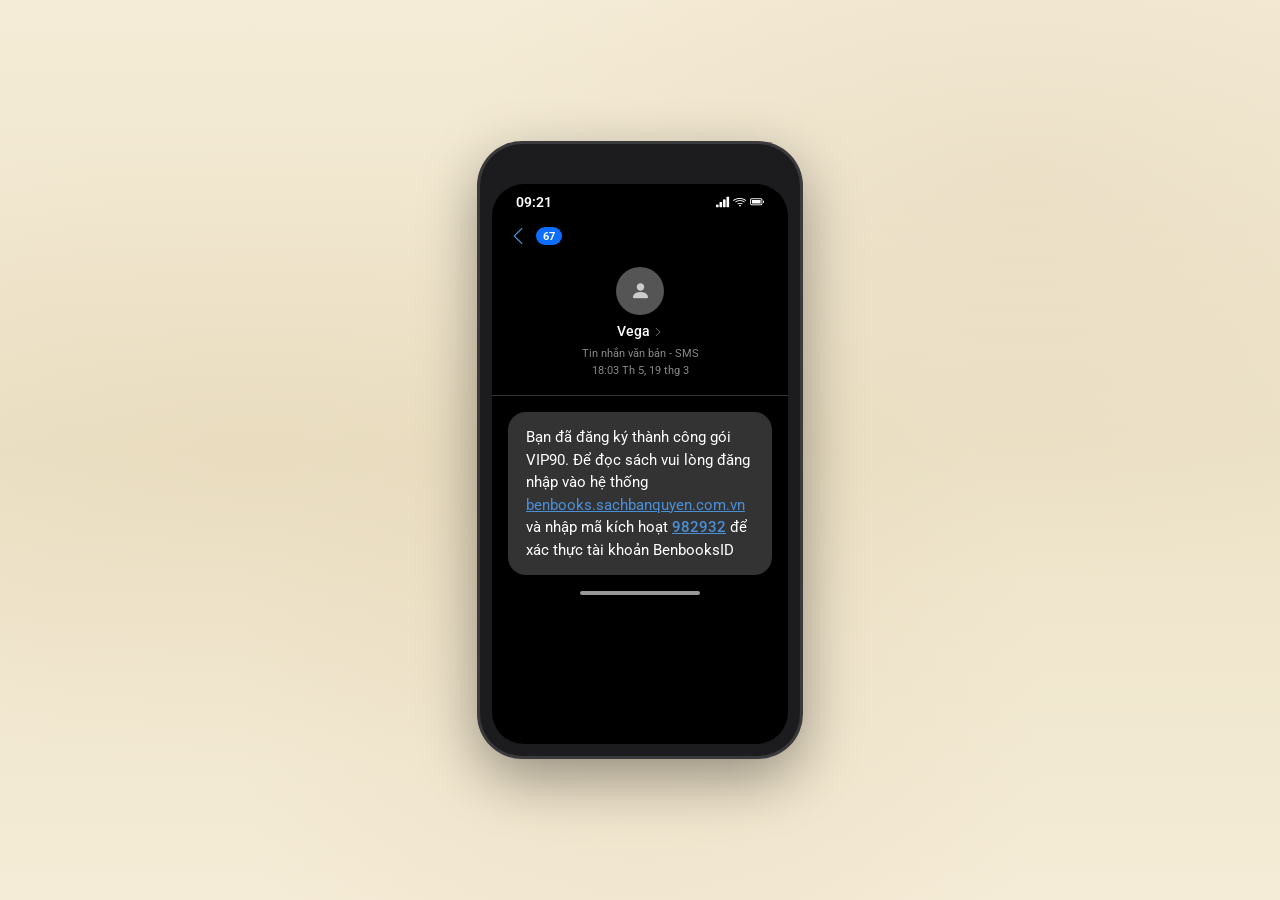
==== index.html @ b6b6c6ca "Khởi tạo dự án BenBooks SPA (6 screens + assets)" ====
<!DOCTYPE html>
<html lang="vi">
<head>
  <meta charset="UTF-8" />
  <meta name="viewport" content="width=device-width, initial-scale=1.0" />
  <title>BenBooks – Trang Đọc Sách VIP Cá Nhân</title>
  <meta name="description" content="Nền tảng đọc sách bản quyền dành cho hội viên VIP. Khám phá hàng nghìn đầu sách Ebook và Audiobook chất lượng cao." />
  <!-- Bootstrap 5 -->
  <link href="https://cdn.jsdelivr.net/npm/bootstrap@5.3.3/dist/css/bootstrap.min.css" rel="stylesheet" />
  <!-- Google Fonts: Roboto + Playfair Display -->
  <link rel="preconnect" href="https://fonts.googleapis.com" />
  <link rel="preconnect" href="https://fonts.gstatic.com" crossorigin />
  <link href="https://fonts.googleapis.com/css2?family=Playfair+Display:wght@400;600;700;800&family=Roboto:wght@300;400;500;600;700;800&display=swap" rel="stylesheet" />
  <!-- Bootstrap Icons -->
  <link href="https://cdn.jsdelivr.net/npm/bootstrap-icons@1.11.3/font/bootstrap-icons.min.css" rel="stylesheet" />
  <!-- BenBooks CSS -->
  <link rel="stylesheet" href="css/variables.css" />
  <link rel="stylesheet" href="css/style.css" />
</head>
<body>

<!-- ═══════════════════════════════════════════════════
     SCREEN 1: SMS MOCKUP
     ═══════════════════════════════════════════════════ -->
<div id="screen-sms" class="screen active">
  <div class="d-flex align-items-center justify-content-center" style="min-height:100vh;">
    <div class="iphone-mockup">
      <div class="iphone-notch"></div>
      <div class="iphone-screen">
        <!-- Status bar -->
        <div class="iphone-statusbar">
          <span>09:21</span>
          <span>
            <i class="bi bi-reception-4"></i>
            <i class="bi bi-wifi"></i>
            <i class="bi bi-battery-full"></i>
          </span>
        </div>
        <!-- Back + Contact -->
        <div class="px-3 pb-2 d-flex align-items-center gap-2">
          <span style="color:#4A90D9; font-size:20px;"><i class="bi bi-chevron-left"></i></span>
          <span class="badge bg-primary rounded-pill" style="font-size:11px;">67</span>
        </div>
        <!-- SMS Header -->
        <div class="iphone-sms-header">
          <div class="sms-avatar"><i class="bi bi-person-fill"></i></div>
          <div class="sms-sender">Vega <i class="bi bi-chevron-right" style="font-size:10px;color:#888"></i></div>
          <div class="sms-meta">Tin nhắn văn bản - SMS<br/>18:03 Th 5, 19 thg 3</div>
        </div>
        <!-- SMS Bubble -->
        <div class="sms-bubble">
          Bạn đã đăng ký thành công gói VIP90. Để đọc sách vui lòng đăng nhập vào hệ thống
          <a href="#" id="smsLink" onclick="goToHomepage(event)">benbooks.sachbanquyen.com.vn</a>
          và nhập mã kích hoạt
          <span class="sms-code">982932</span>
          để xác thực tài khoản BenbooksID
        </div>
        <!-- Home bar -->
        <div style="flex:1"></div>
        <div class="iphone-home-bar"></div>
      </div>
    </div>
  </div>
</div>

<!-- ═══════════════════════════════════════════════════
     SCREEN 2: HOMEPAGE (also reused for step 4)
     ═══════════════════════════════════════════════════ -->
<div id="screen-homepage" class="screen">

  <!-- HEADER -->
  <header class="bb-header">
    <div class="container">
      <div class="row align-items-center g-3">
        <!-- Logo -->
        <div class="col-auto">
          <a href="#" class="header-logo d-flex align-items-center text-decoration-none">
            <span class="header-logo-text"><span class="logo-icon"><i class="bi bi-book-half"></i></span> Ben Books</span>
          </a>
        </div>
        <!-- Search -->
        <div class="col">
          <div class="header-search input-group">
            <input type="text" class="form-control" placeholder="Nhập từ khoá tìm kiếm" id="searchInput" />
            <button class="btn btn-search" type="button"><i class="bi bi-search"></i></button>
          </div>
        </div>
        <!-- Hotline -->
        <div class="col-auto d-none d-lg-block">
          <div class="header-hotline d-flex align-items-center gap-2">
            <i class="bi bi-telephone-fill text-brand"></i>
            <div>
              <div class="hotline-label">Hotline:</div>
              <div class="hotline-number">0382832993</div>
            </div>
          </div>
        </div>
        <!-- Gói Cước -->
        <div class="col-auto">
          <button class="btn btn-goi-cuoc"><i class="bi bi-gift-fill me-1"></i> Gói Cước</button>
        </div>
        <!-- Tài khoản -->
        <div class="col-auto">
          <a href="#" class="btn-tai-khoan" id="headerAccount">
            <i class="bi bi-person-circle me-1"></i> Tài khoản
          </a>
        </div>
      </div>
    </div>
  </header>

  <!-- BODY: Sidebar + Main -->
  <div class="container py-4">
    <div class="row">

      <!-- Sidebar -->
      <div class="col-lg-3 col-md-4">
        <div class="bb-sidebar mb-3" id="sidebarHomepage">
          <!-- Rendered by JS -->
        </div>
      </div>

      <!-- Main Content -->
      <div class="col-lg-9 col-md-8">
        <!-- Banner -->
        <div class="bb-banner-placeholder">
          <h2>Chào mừng đến với tủ sách<br/>Benbooks dành cho hội viên</h2>
        </div>

        <!-- Section Title + Filters -->
        <div class="d-flex align-items-center justify-content-between flex-wrap mb-3">
          <h5 class="text-h5-18-b mb-0">TẤT CẢ SÁCH (<span id="bookCount">5213</span>)</h5>
        </div>

        <!-- Filter Bar -->
        <div class="bb-filter-bar">
          <div class="bb-filter-tabs">
            <button class="btn btn-filter-active btn-sm" onclick="filterBooks('all', this)"><i class="bi bi-grid-3x3-gap me-1"></i> Tất cả</button>
            <button class="btn btn-filter btn-sm" onclick="filterBooks('Ebook', this)"><i class="bi bi-book me-1"></i> Ebook</button>
            <button class="btn btn-filter btn-sm" onclick="filterBooks('Audio', this)"><i class="bi bi-headphones me-1"></i> Audio</button>
          </div>
          <div class="bb-sort-bar d-none d-md-flex align-items-center gap-1">
            <span class="text-hidden">Sắp xếp theo:</span>
            <a href="#" class="active">Bán chạy</a>
            <a href="#">Phổ biến</a>
            <a href="#">Mới nhất</a>
            <a href="#">Theo giá</a>
          </div>
        </div>

        <!-- Book Grid -->
        <div class="row g-3" id="bookGridHomepage">
          <!-- Rendered by JS -->
        </div>
      </div>
    </div>
  </div>
</div>

<!-- ═══════════════════════════════════════════════════
     SCREEN 3: LOGIN
     ═══════════════════════════════════════════════════ -->
<div id="screen-login" class="screen">

  <!-- HEADER (with phone display) -->
  <header class="bb-header">
    <div class="container">
      <div class="row align-items-center g-3">
        <div class="col-auto">
          <a href="#" class="header-logo d-flex align-items-center text-decoration-none">
            <span class="header-logo-text"><span class="logo-icon"><i class="bi bi-book-half"></i></span> Ben Books</span>
          </a>
        </div>
        <div class="col">
          <div class="header-search input-group">
            <input type="text" class="form-control" placeholder="Nhập từ khoá tìm kiếm" />
            <button class="btn btn-search" type="button"><i class="bi bi-search"></i></button>
          </div>
        </div>
        <div class="col-auto d-none d-lg-block">
          <div class="header-hotline d-flex align-items-center gap-2">
            <i class="bi bi-telephone-fill text-brand"></i>
            <div>
              <div class="hotline-label">Hotline:</div>
              <div class="hotline-number">0382832993</div>
            </div>
          </div>
        </div>
        <div class="col-auto">
          <button class="btn btn-goi-cuoc"><i class="bi bi-gift-fill me-1"></i> Gói Cước</button>
        </div>
        <div class="col-auto">
          <span class="header-phone-display"><i class="bi bi-person-circle me-1"></i> +84944640034</span>
        </div>
      </div>
    </div>
  </header>

  <!-- LOGIN FORM -->
  <div class="login-section">
    <div class="login-card">
      <h4>Đăng nhập hệ thống</h4>
      <form id="loginForm" onsubmit="handleLogin(event)">
        <div class="input-group">
          <span class="input-group-text"><i class="bi bi-telephone"></i></span>
          <input type="text" class="form-control" id="loginPhone" value="+84944640034" readonly />
        </div>
        <div class="input-group">
          <span class="input-group-text"><i class="bi bi-shield-lock"></i></span>
          <input type="text" class="form-control" id="loginCode" placeholder="Nhập mã xác thực từ SMS" />
          <span class="input-group-text" style="cursor:pointer;"><i class="bi bi-clipboard"></i></span>
        </div>
        <button type="submit" class="btn btn-brand btn-login" id="btnLogin">ĐĂNG NHẬP</button>
      </form>
    </div>
  </div>

  <!-- FOOTER -->
  <footer class="bb-footer">
    <div class="container">
      <div class="row g-4">
        <div class="col-lg-3 col-md-6">
          <h6>Công ty cổ phần Văn hoá và Bản quyền Benito</h6>
          <p>(Hoạt động từ 8h - 17h, Thứ 2 - Thứ 7)</p>
          <p><i class="bi bi-geo-alt me-1"></i> 28D2 Khu giãn dân Yên Phúc, Hà Đông, Hà Nội</p>
          <p><i class="bi bi-telephone me-1"></i> Hotline: <strong>0888 080 290</strong></p>
          <p><i class="bi bi-envelope me-1"></i> Email: haianh.pham@benitovn.com</p>
          <p><i class="bi bi-card-text me-1"></i> Mã số thuế: 0109653575</p>
        </div>
        <div class="col-lg-2 col-md-6">
          <h6>Hỗ trợ khách hàng</h6>
          <p><a href="#">Hướng dẫn đọc sách ebook</a></p>
          <p><a href="#">Hướng dẫn thuê sách ebook</a></p>
          <p><a href="#">Hướng dẫn đăng ký tài khoản</a></p>
        </div>
        <div class="col-lg-2 col-md-6">
          <h6>Chính sách - điều khoản</h6>
          <p><a href="#">Chính sách bảo mật</a></p>
          <p><a href="#">Điều khoản sử dụng</a></p>
        </div>
        <div class="col-lg-2 col-md-6">
          <h6>Về chúng tôi</h6>
          <p><a href="#">Giới thiệu</a></p>
          <p><a href="#">Liên hệ</a></p>
        </div>
        <div class="col-lg-3 col-md-6">
          <div class="d-flex gap-3 mb-3">
            <div>
              <small class="d-block mb-1">Tải ứng dụng IOS:</small>
              <div class="d-flex align-items-center gap-2">
                <div class="qr-placeholder"><small>QR</small></div>
                <div style="background:#000;color:#fff;padding:6px 12px;border-radius:6px;font-size:11px;"><i class="bi bi-apple"></i> App Store</div>
              </div>
            </div>
            <div>
              <small class="d-block mb-1">Tải ứng dụng Android:</small>
              <div class="d-flex align-items-center gap-2">
                <div class="qr-placeholder"><small>QR</small></div>
                <div style="background:#000;color:#fff;padding:6px 12px;border-radius:6px;font-size:11px;"><i class="bi bi-google-play"></i> Google Play</div>
              </div>
            </div>
          </div>
          <div class="d-flex align-items-center gap-2">
            <div style="background:#fff;color:#1a73e8;padding:6px 10px;border-radius:6px;font-size:11px;font-weight:600;">
              <i class="bi bi-patch-check-fill"></i> ĐÃ THÔNG BÁO<br/><small>BỘ CÔNG THƯƠNG</small>
            </div>
          </div>
        </div>
      </div>
    </div>
    <div class="footer-bottom">
      Copyright © 2021 - Benito. All rights reserved.
    </div>
  </footer>
</div>

<!-- ═══════════════════════════════════════════════════
     SCREEN 5: LIBRARY (Full page with expanded sidebar)
     ═══════════════════════════════════════════════════ -->
<div id="screen-library" class="screen">

  <!-- HEADER -->
  <header class="bb-header">
    <div class="container">
      <div class="row align-items-center g-3">
        <div class="col-auto">
          <a href="#" class="header-logo d-flex align-items-center text-decoration-none">
            <span class="header-logo-text"><span class="logo-icon"><i class="bi bi-book-half"></i></span> Ben Books</span>
          </a>
        </div>
        <div class="col">
          <div class="header-search input-group">
            <input type="text" class="form-control" placeholder="Nhập từ khoá tìm kiếm" />
            <button class="btn btn-search" type="button"><i class="bi bi-search"></i></button>
          </div>
        </div>
        <div class="col-auto d-none d-lg-block">
          <div class="header-hotline d-flex align-items-center gap-2">
            <i class="bi bi-telephone-fill text-brand"></i>
            <div>
              <div class="hotline-label">Hotline:</div>
              <div class="hotline-number">0382832993</div>
            </div>
          </div>
        </div>
        <div class="col-auto">
          <button class="btn btn-goi-cuoc"><i class="bi bi-gift-fill me-1"></i> Gói Cước</button>
        </div>
        <div class="col-auto">
          <span class="header-phone-display"><i class="bi bi-person-circle me-1"></i> +84944640034</span>
        </div>
      </div>
    </div>
  </header>

  <div class="container py-4">
    <div class="row">
      <!-- SIDEBAR (expanded) -->
      <div class="col-lg-3 col-md-4">
        <div class="bb-sidebar mb-3" id="sidebarLibrary">
          <!-- Rendered by JS (full sidebar with topics, authors, languages) -->
        </div>
      </div>

      <!-- MAIN CONTENT -->
      <div class="col-lg-9 col-md-8">
        <!-- Banner -->
        <div class="bb-banner-placeholder">
          <h2>Chào mừng đến với tủ sách<br/>Benbooks dành cho hội viên</h2>
        </div>

        <!-- Title -->
        <h5 class="text-h5-18-b mb-3">TẤT CẢ SÁCH (<span id="libraryBookCount">5213</span>)</h5>

        <!-- Filters -->
        <div class="bb-filter-bar">
          <div class="bb-filter-tabs">
            <button class="btn btn-filter-active btn-sm" onclick="filterBooksLibrary('all', this)"><i class="bi bi-grid-3x3-gap me-1"></i> Tất cả</button>
            <button class="btn btn-filter btn-sm" onclick="filterBooksLibrary('Ebook', this)"><i class="bi bi-book me-1"></i> Ebook</button>
            <button class="btn btn-filter btn-sm" onclick="filterBooksLibrary('Audio', this)"><i class="bi bi-headphones me-1"></i> Audio</button>
          </div>
          <div class="bb-sort-bar d-none d-md-flex align-items-center gap-1">
            <span class="text-hidden">Sắp xếp theo:</span>
            <a href="#" class="active">Bán chạy</a>
            <a href="#">Phổ biến</a>
            <a href="#">Mới nhất</a>
            <a href="#">Theo giá</a>
          </div>
        </div>

        <!-- Book Grid -->
        <div class="row g-3" id="bookGridLibrary">
          <!-- Rendered by JS -->
        </div>

        <!-- Pagination -->
        <nav class="mt-4 d-flex justify-content-center">
          <ul class="pagination bb-pagination">
            <li class="page-item"><a class="page-link" href="#"><i class="bi bi-chevron-left"></i></a></li>
            <li class="page-item active"><a class="page-link" href="#">1</a></li>
            <li class="page-item"><a class="page-link" href="#">2</a></li>
            <li class="page-item"><a class="page-link" href="#">3</a></li>
            <li class="page-item"><a class="page-link" href="#">4</a></li>
            <li class="page-item"><a class="page-link" href="#">5</a></li>
            <li class="page-item"><a class="page-link" href="#">6</a></li>
            <li class="page-item"><a class="page-link" href="#"><i class="bi bi-chevron-right"></i></a></li>
          </ul>
        </nav>
      </div>
    </div>
  </div>

  <!-- FOOTER -->
  <footer class="bb-footer">
    <div class="container">
      <div class="row g-4">
        <div class="col-lg-3 col-md-6">
          <h6>Công ty cổ phần Văn hoá và Bản quyền Benito</h6>
          <p>(Hoạt động từ 8h - 17h, Thứ 2 - Thứ 7)</p>
          <p><i class="bi bi-geo-alt me-1"></i> 28D2 Khu giãn dân Yên Phúc, Hà Đông, Hà Nội</p>
          <p><i class="bi bi-telephone me-1"></i> Hotline: <strong>0888 080 290</strong></p>
          <p><i class="bi bi-envelope me-1"></i> Email: haianh.pham@benitovn.com</p>
          <p><i class="bi bi-card-text me-1"></i> Mã số thuế: 0109653575</p>
        </div>
        <div class="col-lg-2 col-md-6">
          <h6>Hỗ trợ khách hàng</h6>
          <p><a href="#">Hướng dẫn đọc sách ebook</a></p>
          <p><a href="#">Hướng dẫn thuê sách ebook</a></p>
          <p><a href="#">Hướng dẫn đăng ký tài khoản</a></p>
        </div>
        <div class="col-lg-2 col-md-6">
          <h6>Chính sách - điều khoản</h6>
          <p><a href="#">Chính sách bảo mật</a></p>
          <p><a href="#">Điều khoản sử dụng</a></p>
        </div>
        <div class="col-lg-2 col-md-6">
          <h6>Về chúng tôi</h6>
          <p><a href="#">Giới thiệu</a></p>
          <p><a href="#">Liên hệ</a></p>
        </div>
        <div class="col-lg-3 col-md-6">
          <div class="d-flex gap-3 mb-3">
            <div>
              <small class="d-block mb-1">Tải ứng dụng IOS:</small>
              <div class="d-flex align-items-center gap-2">
                <div class="qr-placeholder"><small>QR</small></div>
                <div style="background:#000;color:#fff;padding:6px 12px;border-radius:6px;font-size:11px;"><i class="bi bi-apple"></i> App Store</div>
              </div>
            </div>
            <div>
              <small class="d-block mb-1">Tải ứng dụng Android:</small>
              <div class="d-flex align-items-center gap-2">
                <div class="qr-placeholder"><small>QR</small></div>
                <div style="background:#000;color:#fff;padding:6px 12px;border-radius:6px;font-size:11px;"><i class="bi bi-google-play"></i> Google Play</div>
              </div>
            </div>
          </div>
        </div>
      </div>
    </div>
    <div class="footer-bottom">
      Copyright © 2021 - Benito. All rights reserved.
    </div>
  </footer>

  <!-- Zalo float -->
  <div class="zalo-float" title="Chat Zalo">Zalo</div>
</div>

<!-- ═══════════════════════════════════════════════════
     SCREEN 6: BOOK DETAIL
     ═══════════════════════════════════════════════════ -->
<div id="screen-book-detail" class="screen">

  <!-- HEADER -->
  <header class="bb-header">
    <div class="container">
      <div class="row align-items-center g-3">
        <div class="col-auto">
          <a href="#" class="header-logo d-flex align-items-center text-decoration-none">
            <span class="header-logo-text"><span class="logo-icon"><i class="bi bi-book-half"></i></span> Ben Books</span>
          </a>
        </div>
        <div class="col">
          <div class="header-search input-group">
            <input type="text" class="form-control" placeholder="Nhập từ khoá tìm kiếm" />
            <button class="btn btn-search" type="button"><i class="bi bi-search"></i></button>
          </div>
        </div>
        <div class="col-auto d-none d-lg-block">
          <div class="header-hotline d-flex align-items-center gap-2">
            <i class="bi bi-telephone-fill text-brand"></i>
            <div>
              <div class="hotline-label">Hotline:</div>
              <div class="hotline-number">0382832993</div>
            </div>
          </div>
        </div>
        <div class="col-auto">
          <button class="btn btn-goi-cuoc"><i class="bi bi-gift-fill me-1"></i> Gói Cước</button>
        </div>
        <div class="col-auto">
          <span class="header-phone-display"><i class="bi bi-person-circle me-1"></i> +84944640034</span>
        </div>
      </div>
    </div>
  </header>

  <div class="container py-4">
    <!-- Breadcrumb -->
    <nav class="bb-breadcrumb" aria-label="breadcrumb">
      <ol class="breadcrumb mb-2">
        <li class="breadcrumb-item"><a href="#" onclick="goToLibrary(event)"><i class="bi bi-house-door"></i> Trang chủ</a></li>
        <li class="breadcrumb-item"><a href="#" onclick="goToLibrary(event)">Ebook</a></li>
        <li class="breadcrumb-item active" id="breadcrumbTitle">Chi tiết sách</li>
      </ol>
    </nav>

    <div class="row">
      <!-- MAIN CONTENT (Left) -->
      <div class="col-lg-9 col-md-8">

        <!-- Hero: Cover + Info -->
        <div class="book-detail-hero">
          <div class="row g-4">
            <!-- Cover -->
            <div class="col-md-4">
              <div class="book-detail-cover" id="detailCover">
                <!-- Rendered by JS -->
              </div>
              <div class="book-detail-thumbs" id="detailThumbs">
                <!-- Rendered by JS -->
              </div>
            </div>
            <!-- Info -->
            <div class="col-md-8">
              <div class="book-detail-info" id="detailInfo">
                <!-- Rendered by JS -->
              </div>
            </div>
          </div>
        </div>

        <!-- Author section -->
        <div class="bg-card p-3 rounded mb-3 border" id="authorSection">
          <!-- Rendered by JS -->
        </div>

        <!-- Publishing Info -->
        <div class="publishing-info" id="publishingInfo">
          <!-- Rendered by JS -->
        </div>

        <!-- Content Tabs (Giới thiệu / Mục lục) -->
        <div class="content-tabs bg-card p-3 rounded border mb-3">
          <ul class="nav nav-tabs" id="contentTabNav" role="tablist">
            <li class="nav-item"><a class="nav-link active" data-bs-toggle="tab" href="#tabIntro">GIỚI THIỆU</a></li>
            <li class="nav-item"><a class="nav-link" data-bs-toggle="tab" href="#tabToc">Mục lục</a></li>
          </ul>
          <div class="tab-content pt-3">
            <div class="tab-pane fade show active" id="tabIntro">
              <div id="detailDescription" class="text-body-16-r" style="max-height:200px;overflow:hidden;position:relative;">
                <!-- Rendered by JS -->
              </div>
              <div class="text-center mt-2">
                <a href="#" class="see-more-link" onclick="toggleDescription(event)"><i class="bi bi-chevron-down"></i> Xem thêm ▼</a>
              </div>
            </div>
            <div class="tab-pane fade" id="tabToc">
              <ul class="list-group list-group-flush" id="detailToc">
                <!-- Rendered by JS -->
              </ul>
            </div>
          </div>
        </div>

        <!-- Comments -->
        <div class="comments-section" id="commentsSection">
          <div class="d-flex justify-content-between align-items-center mb-3">
            <div class="section-title mb-0">BÌNH LUẬN</div>
            <div class="d-flex align-items-center gap-2">
              <span class="text-tini-12">1 bình luận</span>
              <span class="text-hidden text-tini-12">|</span>
              <span class="text-tini-12 text-hidden">Mới nhất <i class="bi bi-chevron-down"></i></span>
            </div>
          </div>

          <!-- Comment Form -->
          <div class="comment-form mb-3">
            <textarea class="form-control" rows="3" placeholder="Mời bạn thảo luận, vui lòng nhập nội dung bình luận..."></textarea>
            <div class="text-end mt-2">
              <button class="btn btn-brand btn-sm px-4">Gửi bình luận</button>
            </div>
          </div>

          <!-- Comments List -->
          <div id="commentsList">
            <!-- Rendered by JS -->
          </div>
        </div>

        <!-- Related books: Sách cùng chủ đề -->
        <div class="related-books-section">
          <div class="section-title">SÁCH CÙNG CHỦ ĐỀ</div>
          <div class="row g-3" id="relatedBooksGrid">
            <!-- Rendered by JS -->
          </div>
        </div>

        <!-- Suggested books: Gợi ý cho bạn -->
        <div class="related-books-section">
          <div class="section-title">GỢI Ý CHO BẠN</div>
          <div class="row g-3" id="suggestedBooksGrid">
            <!-- Rendered by JS -->
          </div>
        </div>

      </div>

      <!-- SIDEBAR (Right) -->
      <div class="col-lg-3 col-md-4">
        <!-- VIP Info Box -->
        <div class="vip-info-box" id="vipInfoBox">
          <!-- Rendered by JS -->
        </div>

        <!-- Category sidebar -->
        <div class="bb-sidebar mb-3" id="sidebarDetail">
          <!-- Rendered by JS -->
        </div>

        <!-- Topics -->
        <div class="bb-sidebar" id="sidebarTopics">
          <!-- Rendered by JS -->
        </div>
      </div>

    </div>
  </div>

  <!-- FOOTER -->
  <footer class="bb-footer">
    <div class="container">
      <div class="row g-4">
        <div class="col-lg-3 col-md-6">
          <h6>Công ty cổ phần Văn hoá và Bản quyền Benito</h6>
          <p>(Hoạt động từ 8h - 17h, Thứ 2 - Thứ 7)</p>
          <p><i class="bi bi-geo-alt me-1"></i> 28D2 Khu giãn dân Yên Phúc, Hà Đông, Hà Nội</p>
          <p><i class="bi bi-telephone me-1"></i> Hotline: <strong>0888 080 290</strong></p>
          <p><i class="bi bi-envelope me-1"></i> Email: haianh.pham@benitovn.com</p>
          <p><i class="bi bi-card-text me-1"></i> Mã số thuế: 0109653575</p>
        </div>
        <div class="col-lg-2 col-md-6">
          <h6>Hỗ trợ khách hàng</h6>
          <p><a href="#">Hướng dẫn đọc sách ebook</a></p>
          <p><a href="#">Hướng dẫn thuê sách ebook</a></p>
          <p><a href="#">Hướng dẫn đăng ký tài khoản</a></p>
        </div>
        <div class="col-lg-2 col-md-6">
          <h6>Chính sách - điều khoản</h6>
          <p><a href="#">Chính sách bảo mật</a></p>
          <p><a href="#">Điều khoản sử dụng</a></p>
        </div>
        <div class="col-lg-2 col-md-6">
          <h6>Về chúng tôi</h6>
          <p><a href="#">Giới thiệu</a></p>
          <p><a href="#">Liên hệ</a></p>
        </div>
        <div class="col-lg-3 col-md-6"></div>
      </div>
    </div>
    <div class="footer-bottom">
      Copyright © 2021 - Benito. All rights reserved.
    </div>
  </footer>

  <div class="zalo-float" title="Chat Zalo">Zalo</div>
</div>


<!-- ═══════════════════════════════════════════════════
     MODALS (Shared across screens)
     ═══════════════════════════════════════════════════ -->

<!-- Modal Kích hoạt (Step 2) -->
<div class="modal fade modal-activate" id="modalActivate" tabindex="-1" data-bs-backdrop="static">
  <div class="modal-dialog modal-dialog-centered modal-sm">
    <div class="modal-content">
      <div class="modal-body position-relative">
        <button type="button" class="btn-close position-absolute top-0 end-0 m-3" data-bs-dismiss="modal" aria-label="Đóng" onclick="closeActivateModal()"></button>
        <h5>Truy cập vào Benbook Data</h5>
        <button class="btn btn-brand btn-lg px-5" id="btnActivate" onclick="goToLogin()">KÍCH HOẠT TÀI KHOẢN</button>
      </div>
    </div>
  </div>
</div>

<!-- Modal Chào mừng (Step 4) -->
<div class="modal fade modal-welcome" id="modalWelcome" tabindex="-1" data-bs-backdrop="static">
  <div class="modal-dialog modal-dialog-centered modal-sm">
    <div class="modal-content">
      <div class="modal-body position-relative">
        <button type="button" class="btn-close position-absolute top-0 end-0 m-3" data-bs-dismiss="modal" aria-label="Đóng"></button>
        <div class="vip-icon-circle">V</div>
        <div class="welcome-text">Chào mừng đến với gói đọc Benbooks<br/>dành cho hội viên</div>
        <div class="time-remaining mb-3">
          Thời Gian Còn Lại: <span class="days">31 Ngày</span>
        </div>
        <button class="btn btn-brand btn-lg px-5" onclick="goToLibraryFromWelcome()">VÀO ĐỌC SÁCH</button>
      </div>
    </div>
  </div>
</div>


<!-- Bootstrap JS -->
<script src="https://cdn.jsdelivr.net/npm/bootstrap@5.3.3/dist/js/bootstrap.bundle.min.js"></script>
<!-- BenBooks JS -->
<script src="js/data.js"></script>
<script src="js/app.js"></script>
</body>
</html>
---- css/variables.css ----
/* =====================================================
   BenBooks – Design System Tokens (variables.css)
   Vintage · Classic · Sang trọng
   ===================================================== */

/* ── 1. COLOR PALETTE ── */
:root {
  /* Brand */
  --c-brand:            #B87300;
  --c-brand-hover:      #9A6200;
  --c-brand-light:      rgba(184, 115, 0, 0.12);

  /* From Design System mockup */
  --c-secondary:        #352B2B;
  --c-dark-text:        #2D2D2D;
  --c-light-brown:      #B56D00;
  --c-line-categories:  rgba(181, 109, 0, 0.3);
  --c-white:            #FFFFFF;
  --c-price:            #E20000;
  --c-yellow-line:      #FC9B09;
  --c-bg-title:         rgba(181, 109, 0, 0.1);
  --c-link:             #2F69FD;
  --c-hidden-text:      #A4A4A4;

  /* Extended */
  --c-paper-bg:         #F5ECD7;
  --c-card-bg:          #FFFFFF;
  --c-border:           #E8E0CE;
  --c-border-light:     #F0E8D8;
  --c-success:          #28a745;
  --c-vip-gradient:     linear-gradient(135deg, #B87300, #D4A017);

  /* Shadows */
  --shadow-sm:  0 1px 3px rgba(0,0,0,0.08);
  --shadow-md:  0 4px 12px rgba(0,0,0,0.1);
  --shadow-lg:  0 8px 24px rgba(0,0,0,0.12);
  --shadow-hover: 0 8px 20px rgba(184,115,0,0.15);

  /* Radius */
  --radius-sm:  4px;
  --radius-md:  8px;
  --radius-lg:  12px;
  --radius-xl:  16px;

  /* Transitions */
  --transition: 0.3s ease;
  --transition-fast: 0.2s ease;
}

/* ── 2. TYPOGRAPHY VARIANTS (Font Roboto) ── */

/* 12px */
.text-tini-12 {
  font-size: 12px;
  font-weight: 400;
  line-height: 1.5;
  letter-spacing: 0px;
}

/* 14px */
.text-small-14 {
  font-size: 14px;
  font-weight: 400;
  line-height: 1.3;
}

/* 16px – Regular */
.text-body-16-r {
  font-size: 16px;
  font-weight: 400;
  line-height: 1.3;
}

/* 16px – Medium */
.text-body-16-m {
  font-size: 16px;
  font-weight: 500;
  line-height: 1.3;
}

/* 16px – Bold */
.text-body-16-b {
  font-size: 16px;
  font-weight: 700;
  line-height: 1.3;
}

/* 16px – ExtraBold (H6) */
.text-h6-16-extrab {
  font-size: 16px;
  font-weight: 800;
  line-height: 1.3;
}

/* 16px – SemiBold Title (H6) */
.text-h6-title-16-sb {
  font-size: 16px;
  font-weight: 600;
  line-height: 1.3;
}

/* 16px – Medium NavMenu (H6) */
.text-h6-navmenu-16-m {
  font-size: 16px;
  font-weight: 500;
  line-height: 1.3;
  letter-spacing: 0.5px;
}

/* 16px – Bold Title Hội Viên */
.title-hoi-vien {
  font-size: 16px;
  font-weight: 700;
  line-height: 1.3;
  letter-spacing: -0.2px;
}

/* 18px – Regular Button XL */
.text-btn-xl-18-r {
  font-size: 18px;
  font-weight: 400;
  line-height: 1.3;
}

/* 18px – Bold Button XL */
.text-btn-xl-18-b {
  font-size: 18px;
  font-weight: 700;
  line-height: 1.3;
}

/* 18px – Bold H5 */
.text-h5-18-b {
  font-size: 18px;
  font-weight: 700;
  line-height: 1.3;
}

/* 18px – Bold Uppercase H5 */
.text-h5-18-b-upp {
  font-size: 18px;
  font-weight: 700;
  line-height: 1.3;
  text-transform: uppercase;
}

/* 20px – Bold H4 */
.text-h4-20-b {
  font-size: 20px;
  font-weight: 700;
  line-height: 1.3;
}

/* 22px – Bold H3 */
.text-h3-22-b {
  font-size: 22px;
  font-weight: 700;
  line-height: 1.3;
}

/* 24px – Bold H2 */
.text-h2-24-b {
  font-size: 24px;
  font-weight: 700;
  line-height: 1.3;
}

/* 26px – Bold H1 Book Title */
.text-h1-booktitle-26-b {
  font-size: 26px;
  font-weight: 700;
  line-height: 1.3;
}


/* ── 3. COLOR UTILITY CLASSES ── */

/* Text colors */
.text-dark-text       { color: var(--c-dark-text) !important; }
.text-secondary-theme { color: var(--c-secondary) !important; }
.text-brand           { color: var(--c-brand) !important; }
.text-light-brown     { color: var(--c-light-brown) !important; }
.text-price           { color: var(--c-price) !important; }
.text-link            { color: var(--c-link) !important; }
.text-hidden          { color: var(--c-hidden-text) !important; }
.text-yellow-line     { color: var(--c-yellow-line) !important; }

/* Background colors */
.bg-brand             { background-color: var(--c-brand) !important; }
.bg-brand-light       { background-color: var(--c-brand-light) !important; }
.bg-title             { background-color: var(--c-bg-title) !important; }
.bg-paper             { background-color: var(--c-paper-bg) !important; }
.bg-card              { background-color: var(--c-card-bg) !important; }

/* Border colors */
.border-brand         { border-color: var(--c-brand) !important; }
.border-line-cat      { border-color: var(--c-line-categories) !important; }
.border-light         { border-color: var(--c-border-light) !important; }


/* ── 4. BUTTON VARIANTS ── */

.btn-brand {
  background-color: var(--c-brand);
  border-color: var(--c-brand);
  color: #fff;
  font-weight: 700;
  border-radius: var(--radius-md);
  transition: all var(--transition);
}
.btn-brand:hover,
.btn-brand:focus {
  background-color: var(--c-brand-hover);
  border-color: var(--c-brand-hover);
  color: #fff;
  box-shadow: var(--shadow-hover);
}

.btn-outline-brand {
  border: 2px solid var(--c-brand);
  color: var(--c-brand);
  background: transparent;
  font-weight: 700;
  border-radius: var(--radius-md);
  transition: all var(--transition);
}
.btn-outline-brand:hover,
.btn-outline-brand:focus {
  background-color: var(--c-brand);
  color: #fff;
}

.btn-yellow {
  background-color: var(--c-yellow-line);
  border-color: var(--c-yellow-line);
  color: #fff;
  font-weight: 700;
  border-radius: var(--radius-md);
  transition: all var(--transition);
}
.btn-yellow:hover {
  background-color: #e08a00;
  border-color: #e08a00;
  color: #fff;
}
---- css/style.css ----
/* =====================================================
   BenBooks – Global Styles (style.css)
   Vintage · Classic · Sang trọng
   Bootstrap 5 overrides + Component styles
   ===================================================== */

/* ── RESET & BASE ── */
*, *::before, *::after { box-sizing: border-box; }

html { scroll-behavior: smooth; }

body {
  font-family: 'Roboto', sans-serif;
  color: var(--c-dark-text);
  background-color: var(--c-paper-bg);
  /* CSS-only old paper texture fallback */
  background-image:
    radial-gradient(ellipse at 20% 50%, rgba(210,180,140,0.15) 0%, transparent 50%),
    radial-gradient(ellipse at 80% 20%, rgba(180,150,110,0.1) 0%, transparent 40%),
    radial-gradient(ellipse at 50% 80%, rgba(200,170,130,0.12) 0%, transparent 45%),
    linear-gradient(180deg, #F5ECD7 0%, #EDE3C8 50%, #F5ECD7 100%);
  min-height: 100vh;
}

a { color: var(--c-brand); text-decoration: none; transition: color var(--transition); }
a:hover { color: var(--c-brand-hover); text-decoration: underline; }

img { max-width: 100%; height: auto; }

/* ── SCROLLBAR ── */
::-webkit-scrollbar { width: 6px; height: 6px; }
::-webkit-scrollbar-track { background: transparent; }
::-webkit-scrollbar-thumb { background: var(--c-brand); border-radius: 99px; opacity: 0.5; }

/* =====================================================
   SCREEN MANAGEMENT (SPA)
   ===================================================== */
.screen {
  display: none;
  opacity: 0;
  transition: opacity 0.5s ease;
}
.screen.active {
  display: block;
  opacity: 1;
}

/* Screen transition animations */
.screen.fade-in {
  animation: fadeIn 0.5s ease forwards;
}
.screen.fade-out {
  animation: fadeOut 0.5s ease forwards;
}
.screen.slide-in {
  animation: slideIn 0.4s ease forwards;
}

/* =====================================================
   HEADER (.bb-header)
   ===================================================== */
.bb-header {
  background-color: var(--c-white);
  border-bottom: 2px solid var(--c-border);
  padding: 12px 0;
  position: sticky;
  top: 0;
  z-index: 1030;
}

.bb-header .header-logo img {
  height: 42px;
}

.bb-header .header-logo-text {
  font-family: 'Playfair Display', serif;
  font-size: 24px;
  font-weight: 800;
  color: var(--c-dark-text);
}
.bb-header .header-logo-text .logo-icon {
  color: var(--c-brand);
  font-size: 28px;
}

.bb-header .header-search .form-control {
  border: 2px solid var(--c-brand);
  border-right: none;
  border-radius: var(--radius-md) 0 0 var(--radius-md);
  padding: 8px 16px;
  font-size: 14px;
}
.bb-header .header-search .form-control:focus {
  box-shadow: none;
  border-color: var(--c-brand);
}
.bb-header .header-search .btn-search {
  background-color: var(--c-brand);
  border: 2px solid var(--c-brand);
  color: #fff;
  border-radius: 0 var(--radius-md) var(--radius-md) 0;
  padding: 8px 14px;
  transition: background var(--transition);
}
.bb-header .header-search .btn-search:hover {
  background-color: var(--c-brand-hover);
}

.bb-header .header-hotline .hotline-label {
  font-size: 12px;
  color: var(--c-hidden-text);
}
.bb-header .header-hotline .hotline-number {
  font-weight: 700;
  font-size: 14px;
  color: var(--c-dark-text);
}

.bb-header .btn-goi-cuoc {
  background-color: var(--c-yellow-line);
  border: none;
  color: #fff;
  font-weight: 700;
  font-size: 14px;
  padding: 8px 18px;
  border-radius: var(--radius-md);
  transition: all var(--transition);
}
.bb-header .btn-goi-cuoc:hover {
  background-color: #e08a00;
  box-shadow: var(--shadow-md);
}

.bb-header .btn-tai-khoan {
  font-size: 14px;
  font-weight: 500;
  color: var(--c-dark-text);
  text-decoration: none;
}
.bb-header .btn-tai-khoan:hover {
  color: var(--c-brand);
}

.bb-header .header-phone-display {
  font-size: 14px;
  font-weight: 500;
  color: var(--c-dark-text);
}

/* =====================================================
   SIDEBAR (.bb-sidebar)
   ===================================================== */
.bb-sidebar {
  background: var(--c-white);
  border-radius: var(--radius-md);
  padding: 0;
  border: 1px solid var(--c-border);
  overflow: hidden;
}

.bb-sidebar .sidebar-title {
  background-color: var(--c-bg-title);
  padding: 12px 16px;
  font-weight: 700;
  font-size: 14px;
  text-transform: uppercase;
  color: var(--c-secondary);
  border-bottom: 1px solid var(--c-border-light);
}

.bb-sidebar .accordion-button {
  font-size: 14px;
  font-weight: 600;
  color: var(--c-dark-text);
  padding: 10px 16px;
  background: transparent;
  box-shadow: none;
}
.bb-sidebar .accordion-button:not(.collapsed) {
  color: var(--c-brand);
  background: transparent;
}
.bb-sidebar .accordion-button::after {
  width: 14px;
  height: 14px;
  background-size: 14px;
}
.bb-sidebar .accordion-body {
  padding: 0 16px 8px;
}

.bb-sidebar .sidebar-link {
  display: block;
  padding: 6px 0 6px 16px;
  font-size: 13px;
  color: var(--c-dark-text);
  text-decoration: none;
  border-left: 2px solid var(--c-border-light);
  transition: all var(--transition-fast);
}
.bb-sidebar .sidebar-link:hover,
.bb-sidebar .sidebar-link.active {
  color: var(--c-brand);
  border-left-color: var(--c-brand);
  background-color: var(--c-brand-light);
  text-decoration: none;
}

/* Sidebar topic lists */
.bb-sidebar .topic-list {
  list-style: none;
  padding: 0;
  margin: 0;
}
.bb-sidebar .topic-list li {
  padding: 6px 16px;
  border-bottom: 1px solid var(--c-border-light);
}
.bb-sidebar .topic-list li a {
  font-size: 13px;
  color: var(--c-dark-text);
  text-decoration: none;
}
.bb-sidebar .topic-list li a:hover {
  color: var(--c-brand);
}
.bb-sidebar .topic-list .see-more {
  color: var(--c-brand);
  font-weight: 500;
}

/* =====================================================
   BANNER (.bb-banner)
   ===================================================== */
.bb-banner {
  border-radius: var(--radius-lg);
  overflow: hidden;
  margin-bottom: 20px;
  box-shadow: var(--shadow-sm);
}
.bb-banner img {
  width: 100%;
  height: auto;
  display: block;
}

/* Placeholder banner with gradient */
.bb-banner-placeholder {
  background: linear-gradient(135deg, #B87300 0%, #D4A017 30%, #F5D66A 60%, #B87300 100%);
  border-radius: var(--radius-lg);
  padding: 32px 40px;
  color: #fff;
  position: relative;
  overflow: hidden;
  min-height: 160px;
  display: flex;
  align-items: center;
  margin-bottom: 20px;
}
.bb-banner-placeholder::before {
  content: '';
  position: absolute;
  top: -50%;
  right: -20%;
  width: 60%;
  height: 200%;
  background: rgba(255,255,255,0.1);
  transform: rotate(25deg);
}
.bb-banner-placeholder h2 {
  font-family: 'Playfair Display', serif;
  font-size: 28px;
  font-weight: 700;
  text-shadow: 1px 2px 4px rgba(0,0,0,0.3);
  line-height: 1.3;
  position: relative;
  z-index: 1;
}

/* =====================================================
   FILTER BAR (.bb-filter-bar)
   ===================================================== */
.bb-filter-bar {
  display: flex;
  align-items: center;
  justify-content: space-between;
  flex-wrap: wrap;
  gap: 12px;
  margin-bottom: 20px;
}

.bb-filter-tabs .btn {
  border-radius: 99px;
  padding: 6px 18px;
  font-size: 13px;
  font-weight: 500;
  margin-right: 6px;
  transition: all var(--transition-fast);
}
.bb-filter-tabs .btn-filter-active {
  background-color: var(--c-brand);
  border-color: var(--c-brand);
  color: #fff;
}
.bb-filter-tabs .btn-filter {
  background: var(--c-white);
  border: 1px solid var(--c-border);
  color: var(--c-dark-text);
}
.bb-filter-tabs .btn-filter:hover {
  border-color: var(--c-brand);
  color: var(--c-brand);
}

.bb-sort-bar {
  font-size: 13px;
  color: var(--c-dark-text);
}
.bb-sort-bar a {
  color: var(--c-hidden-text);
  text-decoration: none;
  padding: 4px 8px;
  transition: color var(--transition-fast);
}
.bb-sort-bar a:hover,
.bb-sort-bar a.active {
  color: var(--c-brand);
  text-decoration: none;
}

/* =====================================================
   BOOK CARD (.bb-book-card)
   ===================================================== */
.bb-book-card {
  background: var(--c-white);
  border-radius: var(--radius-md);
  overflow: hidden;
  border: 1px solid var(--c-border-light);
  transition: transform var(--transition), box-shadow var(--transition);
  cursor: pointer;
  height: 100%;
  display: flex;
  flex-direction: column;
}
.bb-book-card:hover {
  transform: translateY(-4px);
  box-shadow: var(--shadow-hover);
}

.bb-book-card .book-cover-wrap {
  position: relative;
  aspect-ratio: 3/4;
  overflow: hidden;
  background: #f5f0e5;
}
.bb-book-card .book-cover-wrap img {
  width: 100%;
  height: 100%;
  object-fit: cover;
  transition: transform var(--transition);
}
.bb-book-card:hover .book-cover-wrap img {
  transform: scale(1.03);
}

/* Tag Ebook / Audio overlay */
.bb-book-card .book-type-tag {
  position: absolute;
  top: 8px;
  left: 8px;
  padding: 3px 10px;
  border-radius: 99px;
  font-size: 11px;
  font-weight: 600;
  display: flex;
  align-items: center;
  gap: 4px;
  z-index: 2;
}
.bb-book-card .book-type-tag.tag-ebook {
  background: rgba(255,255,255,0.9);
  color: var(--c-brand);
  border: 1px solid var(--c-brand);
}
.bb-book-card .book-type-tag.tag-audio {
  background: rgba(76, 175, 80, 0.9);
  color: #fff;
}
.bb-book-card .book-type-tag .tag-icon {
  width: 14px;
  height: 14px;
}

/* Tag HỘI VIÊN overlay (bottom of cover) */
.bb-book-card .book-vip-tag {
  position: absolute;
  bottom: 0;
  left: 0;
  right: 0;
  background: linear-gradient(135deg, rgba(184,115,0,0.9), rgba(212,160,23,0.9));
  color: #fff;
  text-align: center;
  padding: 5px 8px;
  font-size: 11px;
  font-weight: 700;
  text-transform: uppercase;
  letter-spacing: 1px;
  display: flex;
  align-items: center;
  justify-content: center;
  gap: 4px;
}
.bb-book-card .book-vip-tag .vip-icon {
  width: 16px;
  height: 16px;
}

.bb-book-card .book-info {
  padding: 10px 12px 14px;
  flex: 1;
  display: flex;
  flex-direction: column;
}
.bb-book-card .book-title {
  font-size: 13px;
  font-weight: 600;
  line-height: 1.4;
  color: var(--c-dark-text);
  display: -webkit-box;
  -webkit-line-clamp: 2;
  -webkit-box-orient: vertical;
  overflow: hidden;
  margin-bottom: 4px;
}
.bb-book-card .book-author {
  font-size: 11px;
  color: var(--c-hidden-text);
  margin-top: auto;
}

/* =====================================================
   MODAL OVERRIDES
   ===================================================== */
.modal-content {
  border: none;
  border-radius: var(--radius-lg);
  box-shadow: var(--shadow-lg);
}

.modal.fade .modal-dialog {
  transition: transform 0.35s ease, opacity 0.35s ease;
  transform: scale(0.9);
  opacity: 0;
}
.modal.show .modal-dialog {
  transform: scale(1);
  opacity: 1;
}

.modal-backdrop.show {
  opacity: 0.5;
}

/* Modal Activate */
.modal-activate .modal-body {
  text-align: center;
  padding: 40px 32px;
}
.modal-activate .modal-body h5 {
  font-size: 18px;
  font-weight: 700;
  margin-bottom: 24px;
  color: var(--c-dark-text);
}

/* Modal Welcome */
.modal-welcome .modal-body {
  text-align: center;
  padding: 36px 32px;
}
.modal-welcome .vip-icon-circle {
  width: 56px;
  height: 56px;
  background: var(--c-brand);
  border-radius: 50%;
  display: flex;
  align-items: center;
  justify-content: center;
  margin: 0 auto 20px;
  font-size: 24px;
  color: #fff;
  font-weight: 800;
}
.modal-welcome .welcome-text {
  font-size: 16px;
  font-weight: 600;
  color: var(--c-dark-text);
  margin-bottom: 16px;
  line-height: 1.5;
}
.modal-welcome .time-remaining {
  font-size: 18px;
  font-weight: 700;
}
.modal-welcome .time-remaining .days {
  color: var(--c-price);
  font-size: 22px;
}

/* =====================================================
   IPHONE MOCKUP (Screen SMS)
   ===================================================== */
.iphone-mockup {
  width: 320px;
  max-width: 90vw;
  margin: 60px auto;
  background: #1C1C1E;
  border-radius: 42px;
  padding: 12px;
  box-shadow:
    0 0 0 3px #3A3A3C,
    0 20px 60px rgba(0,0,0,0.4);
  position: relative;
}

.iphone-notch {
  width: 120px;
  height: 28px;
  background: #1C1C1E;
  border-radius: 0 0 18px 18px;
  margin: 0 auto;
  position: relative;
  z-index: 2;
}

.iphone-screen {
  background: #000;
  border-radius: 32px;
  overflow: hidden;
  min-height: 560px;
}

.iphone-statusbar {
  display: flex;
  justify-content: space-between;
  align-items: center;
  padding: 8px 24px;
  color: #fff;
  font-size: 14px;
  font-weight: 600;
}

.iphone-sms-header {
  text-align: center;
  padding: 8px 16px 16px;
  border-bottom: 1px solid #333;
}
.iphone-sms-header .sms-avatar {
  width: 48px;
  height: 48px;
  background: #555;
  border-radius: 50%;
  margin: 0 auto 6px;
  display: flex;
  align-items: center;
  justify-content: center;
  font-size: 20px;
  color: #ccc;
}
.iphone-sms-header .sms-sender {
  font-size: 14px;
  color: #fff;
  font-weight: 500;
}
.iphone-sms-header .sms-meta {
  font-size: 11px;
  color: #888;
  margin-top: 4px;
}

.sms-bubble {
  background: #333;
  border-radius: 18px;
  padding: 14px 18px;
  margin: 16px;
  font-size: 15px;
  line-height: 1.5;
  color: #fff;
}
.sms-bubble a {
  color: #4A90D9;
  text-decoration: underline;
  cursor: pointer;
}
.sms-bubble .sms-code {
  color: #4A90D9;
  text-decoration: underline;
  font-weight: 500;
}

.iphone-home-bar {
  width: 120px;
  height: 4px;
  background: #fff;
  border-radius: 99px;
  margin: 8px auto;
  opacity: 0.6;
}

/* =====================================================
   LOGIN SCREEN
   ===================================================== */
.login-section {
  min-height: calc(100vh - 200px);
  display: flex;
  align-items: center;
  justify-content: center;
  padding: 60px 0;
}

.login-card {
  background: var(--c-white);
  border-radius: var(--radius-lg);
  padding: 40px;
  width: 100%;
  max-width: 480px;
  box-shadow: var(--shadow-md);
}

.login-card h4 {
  text-align: center;
  font-weight: 700;
  font-size: 18px;
  text-transform: uppercase;
  letter-spacing: 0.5px;
  margin-bottom: 28px;
  color: var(--c-dark-text);
}

.login-card .input-group {
  margin-bottom: 16px;
}
.login-card .input-group .input-group-text {
  background: var(--c-white);
  border: 1px solid var(--c-border);
  border-right: none;
  color: var(--c-hidden-text);
}
.login-card .input-group .form-control {
  border: 1px solid var(--c-border);
  border-left: none;
  font-size: 15px;
  padding: 12px 14px;
}
.login-card .input-group .form-control:focus {
  box-shadow: none;
  border-color: var(--c-brand);
}

.login-card .btn-login {
  width: 100%;
  padding: 12px;
  font-size: 16px;
  font-weight: 700;
  text-transform: uppercase;
  letter-spacing: 0.5px;
  margin-top: 8px;
}

/* Loading spinner */
.btn-loading {
  position: relative;
  pointer-events: none;
  color: transparent !important;
}
.btn-loading::after {
  content: '';
  position: absolute;
  width: 20px;
  height: 20px;
  top: 50%;
  left: 50%;
  margin: -10px 0 0 -10px;
  border: 3px solid rgba(255,255,255,0.3);
  border-top-color: #fff;
  border-radius: 50%;
  animation: spin 0.6s linear infinite;
}

/* =====================================================
   BOOK DETAIL PAGE
   ===================================================== */

/* Breadcrumb */
.bb-breadcrumb {
  padding: 12px 0;
  font-size: 13px;
}
.bb-breadcrumb .breadcrumb-item a {
  color: var(--c-hidden-text);
  text-decoration: none;
}
.bb-breadcrumb .breadcrumb-item a:hover {
  color: var(--c-brand);
}
.bb-breadcrumb .breadcrumb-item.active {
  color: var(--c-dark-text);
}

/* Book detail hero */
.book-detail-hero {
  background: var(--c-white);
  border-radius: var(--radius-md);
  padding: 24px;
  margin-bottom: 24px;
  border: 1px solid var(--c-border-light);
}

.book-detail-cover {
  border-radius: var(--radius-md);
  overflow: hidden;
  position: relative;
  background: #f5f0e5;
}
.book-detail-cover img {
  width: 100%;
  display: block;
}

.book-detail-thumbs {
  display: flex;
  gap: 8px;
  margin-top: 12px;
}
.book-detail-thumbs img {
  width: 56px;
  height: 70px;
  object-fit: cover;
  border-radius: var(--radius-sm);
  border: 2px solid transparent;
  cursor: pointer;
  transition: border-color var(--transition-fast);
}
.book-detail-thumbs img:hover,
.book-detail-thumbs img.active {
  border-color: var(--c-brand);
}

/* Book detail info */
.book-detail-info h1 {
  font-size: 22px;
  font-weight: 700;
  line-height: 1.35;
  color: var(--c-dark-text);
  margin-bottom: 4px;
}
.book-detail-info .subtitle {
  font-size: 14px;
  color: var(--c-hidden-text);
  margin-bottom: 12px;
}
.book-detail-info .rating-row {
  display: flex;
  align-items: center;
  gap: 12px;
  font-size: 13px;
  color: var(--c-hidden-text);
  margin-bottom: 12px;
}
.book-detail-info .rating-row .stars {
  color: var(--c-yellow-line);
}
.book-detail-info .category-tags {
  margin-bottom: 12px;
}
.book-detail-info .category-tags span {
  font-size: 13px;
  color: var(--c-hidden-text);
}
.book-detail-info .category-tags a {
  font-size: 13px;
  color: var(--c-brand);
}

/* VIP badge in detail */
.goi-cuoc-badge {
  display: inline-block;
  padding: 4px 14px;
  background: var(--c-brand);
  color: #fff;
  font-weight: 700;
  font-size: 12px;
  border-radius: 99px;
  text-transform: uppercase;
}

/* Price display */
.book-price {
  font-size: 14px;
  color: var(--c-dark-text);
  margin-bottom: 14px;
}
.book-price .price-amount {
  font-size: 20px;
  font-weight: 700;
  color: var(--c-price);
}

/* Format chooser */
.format-chooser {
  display: flex;
  gap: 12px;
  margin: 16px 0;
}
.format-chooser .format-item {
  text-align: center;
  padding: 10px 16px;
  border: 1px solid var(--c-border);
  border-radius: var(--radius-md);
  cursor: pointer;
  font-size: 12px;
  color: var(--c-dark-text);
  transition: all var(--transition-fast);
  min-width: 56px;
}
.format-chooser .format-item:hover,
.format-chooser .format-item.active {
  border-color: var(--c-brand);
  color: var(--c-brand);
  background: var(--c-brand-light);
}
.format-chooser .format-item .format-icon {
  font-size: 20px;
  margin-bottom: 4px;
  display: block;
}

/* Format tabs */
.format-tabs .nav-link {
  color: var(--c-hidden-text);
  font-size: 13px;
  font-weight: 500;
  padding: 6px 14px;
  border: 1px solid var(--c-border);
  border-radius: 99px;
  margin-right: 6px;
}
.format-tabs .nav-link.active {
  background-color: var(--c-brand);
  border-color: var(--c-brand);
  color: #fff;
}

/* Benefits list */
.benefits-list {
  list-style: none;
  padding: 0;
  margin: 16px 0;
  font-size: 13px;
}
.benefits-list li {
  padding: 4px 0;
  color: var(--c-dark-text);
}
.benefits-list li::before {
  content: '✅';
  margin-right: 8px;
}

/* VIP info box (sidebar) */
.vip-info-box {
  background: linear-gradient(135deg, #FFF9E8, #FFF3D0);
  border: 1px solid var(--c-yellow-line);
  border-radius: var(--radius-md);
  padding: 20px;
  margin-bottom: 20px;
}
.vip-info-box .vip-icon {
  width: 36px;
  height: 36px;
  background: var(--c-brand);
  border-radius: 50%;
  display: flex;
  align-items: center;
  justify-content: center;
  color: #fff;
  font-weight: 800;
  font-size: 16px;
  margin-bottom: 12px;
}
.vip-info-box p {
  font-size: 13px;
  color: var(--c-dark-text);
  line-height: 1.5;
  margin-bottom: 14px;
}

/* Author section */
.author-section {
  display: flex;
  align-items: center;
  gap: 12px;
  padding: 16px 0;
  border-bottom: 1px solid var(--c-border-light);
  margin-bottom: 20px;
}
.author-avatar {
  width: 48px;
  height: 48px;
  border-radius: 50%;
  background: var(--c-brand-light);
  border: 2px solid var(--c-brand);
  display: flex;
  align-items: center;
  justify-content: center;
  font-weight: 700;
  color: var(--c-brand);
  font-size: 18px;
  flex-shrink: 0;
}
.author-info .author-name {
  font-weight: 600;
  font-size: 15px;
  color: var(--c-dark-text);
}
.author-info .author-meta {
  font-size: 12px;
  color: var(--c-hidden-text);
}

/* Publishing info */
.publishing-info {
  background: var(--c-white);
  border-radius: var(--radius-md);
  padding: 20px;
  margin-bottom: 24px;
  border: 1px solid var(--c-border-light);
}
.publishing-info .section-title {
  font-weight: 700;
  font-size: 14px;
  text-transform: uppercase;
  margin-bottom: 16px;
  padding-bottom: 10px;
  border-bottom: 2px solid var(--c-brand);
  display: inline-block;
  color: var(--c-dark-text);
}
.publishing-info dl {
  display: grid;
  grid-template-columns: 1fr 1fr;
  gap: 8px 24px;
  margin: 0;
}
.publishing-info dt {
  font-size: 13px;
  color: var(--c-hidden-text);
  font-weight: 400;
}
.publishing-info dd {
  font-size: 13px;
  color: var(--c-dark-text);
  font-weight: 500;
  margin-bottom: 0;
}

/* Content tabs (Giới thiệu / Mục lục) */
.content-tabs .nav-tabs {
  border-bottom: 2px solid var(--c-border);
  margin-bottom: 20px;
}
.content-tabs .nav-tabs .nav-link {
  border: none;
  color: var(--c-hidden-text);
  font-weight: 600;
  font-size: 14px;
  text-transform: uppercase;
  padding: 10px 20px;
  border-bottom: 2px solid transparent;
  margin-bottom: -2px;
}
.content-tabs .nav-tabs .nav-link.active {
  color: var(--c-brand);
  border-bottom-color: var(--c-brand);
  background: transparent;
}

.content-tabs .tab-content {
  font-size: 14px;
  line-height: 1.8;
  color: var(--c-dark-text);
}

.see-more-link {
  color: var(--c-brand);
  font-size: 14px;
  font-weight: 500;
  cursor: pointer;
}
.see-more-link:hover {
  text-decoration: underline;
}

/* Comments */
.comments-section {
  background: var(--c-white);
  border-radius: var(--radius-md);
  padding: 24px;
  margin-bottom: 24px;
  border: 1px solid var(--c-border-light);
}
.comments-section .section-title {
  font-weight: 700;
  font-size: 14px;
  text-transform: uppercase;
  margin-bottom: 16px;
  color: var(--c-dark-text);
}

.comment-form textarea {
  border: 1px solid var(--c-border);
  border-radius: var(--radius-md);
  resize: none;
  font-size: 14px;
  padding: 12px;
}
.comment-form textarea:focus {
  border-color: var(--c-brand);
  box-shadow: 0 0 0 2px var(--c-brand-light);
}

.comment-item {
  display: flex;
  gap: 12px;
  padding: 14px 0;
  border-bottom: 1px solid var(--c-border-light);
}
.comment-item:last-child { border-bottom: none; }

.comment-avatar {
  width: 36px;
  height: 36px;
  border-radius: 50%;
  background: var(--c-brand-light);
  display: flex;
  align-items: center;
  justify-content: center;
  font-weight: 600;
  color: var(--c-brand);
  font-size: 14px;
  flex-shrink: 0;
}
.comment-content .comment-user {
  font-weight: 600;
  font-size: 14px;
  color: var(--c-dark-text);
}
.comment-content .comment-user .comment-badge {
  background: var(--c-brand);
  color: #fff;
  font-size: 10px;
  padding: 2px 8px;
  border-radius: 99px;
  margin-left: 8px;
  font-weight: 700;
}
.comment-content .comment-time {
  font-size: 11px;
  color: var(--c-hidden-text);
}
.comment-content .comment-text {
  font-size: 13px;
  margin-top: 6px;
  line-height: 1.5;
  color: var(--c-dark-text);
}
.comment-content .comment-reply-btn {
  font-size: 12px;
  color: var(--c-link);
  margin-top: 4px;
  display: inline-block;
}
.comment-reply {
  margin-left: 48px;
  padding: 12px;
  background: #f8f5ee;
  border-radius: var(--radius-md);
  margin-top: 8px;
}

/* Related books sections */
.related-books-section {
  margin-bottom: 24px;
}
.related-books-section .section-title {
  font-weight: 700;
  font-size: 14px;
  text-transform: uppercase;
  margin-bottom: 16px;
  padding-bottom: 10px;
  border-bottom: 2px solid var(--c-brand);
  display: inline-block;
  color: var(--c-dark-text);
}

/* =====================================================
   FOOTER (.bb-footer)
   ===================================================== */
.bb-footer {
  background: var(--c-secondary);
  color: #ccc;
  padding: 40px 0 0;
  margin-top: 40px;
}
.bb-footer h6 {
  color: var(--c-white);
  font-weight: 700;
  font-size: 14px;
  margin-bottom: 14px;
  text-transform: uppercase;
}
.bb-footer p,
.bb-footer a {
  font-size: 13px;
  color: #bbb;
  text-decoration: none;
  line-height: 1.8;
}
.bb-footer a:hover {
  color: var(--c-yellow-line);
  text-decoration: none;
}
.bb-footer .footer-bottom {
  background: rgba(0,0,0,0.2);
  padding: 14px 0;
  margin-top: 28px;
  text-align: center;
  font-size: 12px;
}
.bb-footer .footer-apps {
  display: flex;
  gap: 12px;
  align-items: center;
  margin-top: 12px;
}
.bb-footer .footer-apps img {
  height: 36px;
}

/* QR placeholder */
.qr-placeholder {
  width: 64px;
  height: 64px;
  background: #fff;
  border-radius: 4px;
  display: flex;
  align-items: center;
  justify-content: center;
  font-size: 10px;
  color: #999;
}

/* =====================================================
   PAGINATION
   ===================================================== */
.bb-pagination .page-link {
  color: var(--c-dark-text);
  border-color: var(--c-border);
  font-size: 13px;
  transition: all var(--transition-fast);
}
.bb-pagination .page-item.active .page-link {
  background-color: var(--c-brand);
  border-color: var(--c-brand);
  color: #fff;
}
.bb-pagination .page-link:hover {
  background-color: var(--c-brand-light);
  color: var(--c-brand);
  border-color: var(--c-brand);
}

/* =====================================================
   ZALO CHAT WIDGET (Floating)
   ===================================================== */
.zalo-float {
  position: fixed;
  bottom: 24px;
  right: 24px;
  z-index: 1050;
  width: 50px;
  height: 50px;
  background: #0068FF;
  border-radius: 50%;
  display: flex;
  align-items: center;
  justify-content: center;
  color: #fff;
  font-weight: 700;
  font-size: 12px;
  box-shadow: 0 4px 16px rgba(0,104,255,0.4);
  cursor: pointer;
  transition: transform var(--transition);
}
.zalo-float:hover {
  transform: scale(1.1);
}

/* =====================================================
   ANIMATIONS
   ===================================================== */
@keyframes fadeIn {
  from { opacity: 0; }
  to { opacity: 1; }
}
@keyframes fadeOut {
  from { opacity: 1; }
  to { opacity: 0; }
}
@keyframes slideIn {
  from { opacity: 0; transform: translateX(40px); }
  to { opacity: 1; transform: translateX(0); }
}
@keyframes slideOut {
  from { opacity: 1; transform: translateX(0); }
  to { opacity: 0; transform: translateX(-40px); }
}
@keyframes spin {
  to { transform: rotate(360deg); }
}
@keyframes float {
  0%, 100% { transform: translateY(0); }
  50% { transform: translateY(-8px); }
}
@keyframes pulse {
  0%, 100% { opacity: 1; }
  50% { opacity: 0.7; }
}

/* =====================================================
   RESPONSIVE
   ===================================================== */
@media (max-width: 991px) {
  .bb-sidebar { margin-bottom: 20px; }
  .book-detail-hero { padding: 16px; }
}
@media (max-width: 767px) {
  .bb-header .header-search { max-width: 200px; }
  .iphone-mockup { width: 280px; }
  .login-card { padding: 28px 20px; margin: 0 16px; }
  .publishing-info dl { grid-template-columns: 1fr; }
}
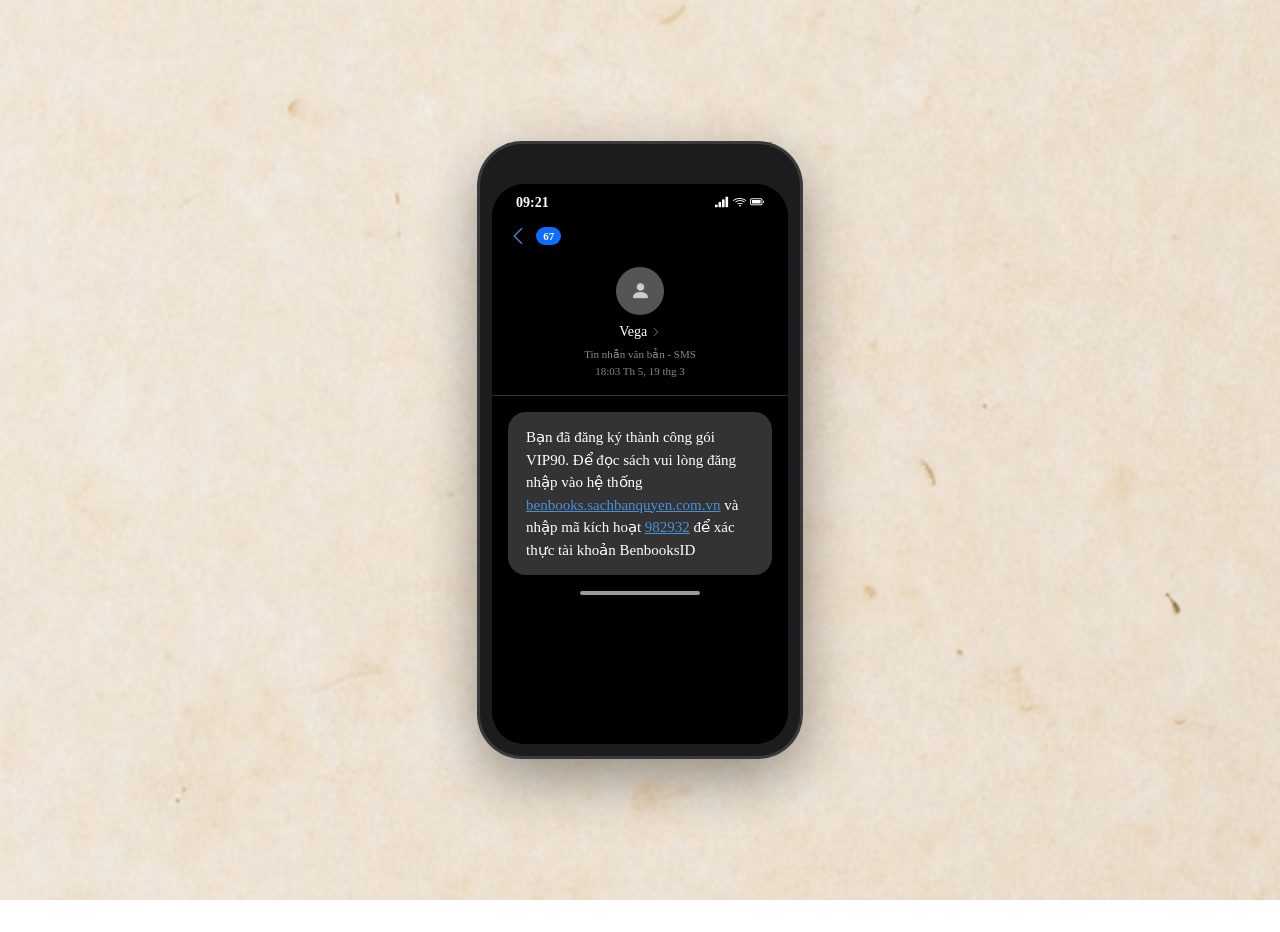
==== commit 1456e4fc: "Thêm 20 Ebook và tích hợp tính năng Pagination 30 item/trang" ====
--- a/index.html
+++ b/index.html
@@ -123,8 +123,8 @@
       <!-- Main Content -->
       <div class="col-lg-9 col-md-8">
         <!-- Banner -->
-        <div class="bb-banner-placeholder">
-          <h2>Chào mừng đến với tủ sách<br/>Benbooks dành cho hội viên</h2>
+        <div class="bb-banner">
+          <img src="assets/img/banner-welcome.jpg" alt="Chào mừng đến với tủ sách Benbooks dành cho hội viên" />
         </div>
 
         <!-- Section Title + Filters -->
@@ -325,8 +325,8 @@
       <!-- MAIN CONTENT -->
       <div class="col-lg-9 col-md-8">
         <!-- Banner -->
-        <div class="bb-banner-placeholder">
-          <h2>Chào mừng đến với tủ sách<br/>Benbooks dành cho hội viên</h2>
+        <div class="bb-banner">
+          <img src="assets/img/banner-welcome.jpg" alt="Chào mừng đến với tủ sách Benbooks dành cho hội viên" />
         </div>
 
         <!-- Title -->
--- a/css/style.css
+++ b/css/style.css
@@ -10,16 +10,15 @@
 html { scroll-behavior: smooth; }
 
 body {
-  font-family: 'Roboto', sans-serif;
-  color: var(--c-dark-text);
-  background-color: var(--c-paper-bg);
-  /* CSS-only old paper texture fallback */
-  background-image:
-    radial-gradient(ellipse at 20% 50%, rgba(210,180,140,0.15) 0%, transparent 50%),
-    radial-gradient(ellipse at 80% 20%, rgba(180,150,110,0.1) 0%, transparent 40%),
-    radial-gradient(ellipse at 50% 80%, rgba(200,170,130,0.12) 0%, transparent 45%),
-    linear-gradient(180deg, #F5ECD7 0%, #EDE3C8 50%, #F5ECD7 100%);
+  font-family: var(--f-body);
+  color: var(--c-text);
+  background-color: var(--c-bg-paper);
+  background-image: url('../assets/img/old-paper-bg.jpg');
+  background-size: cover;
+  background-attachment: fixed;
+  background-position: center;
   min-height: 100vh;
+  padding-bottom: 2rem;
 }
 
 a { color: var(--c-brand); text-decoration: none; transition: color var(--transition); }
@@ -233,15 +232,13 @@
    BANNER (.bb-banner)
    ===================================================== */
 .bb-banner {
-  border-radius: var(--radius-lg);
-  overflow: hidden;
-  margin-bottom: 20px;
+  margin-bottom: 1.5rem;
+}
+
+.bb-banner img {
+  border-radius: var(--radius-md);
   box-shadow: var(--shadow-sm);
-}
-.bb-banner img {
   width: 100%;
-  height: auto;
-  display: block;
 }
 
 /* Placeholder banner with gradient */
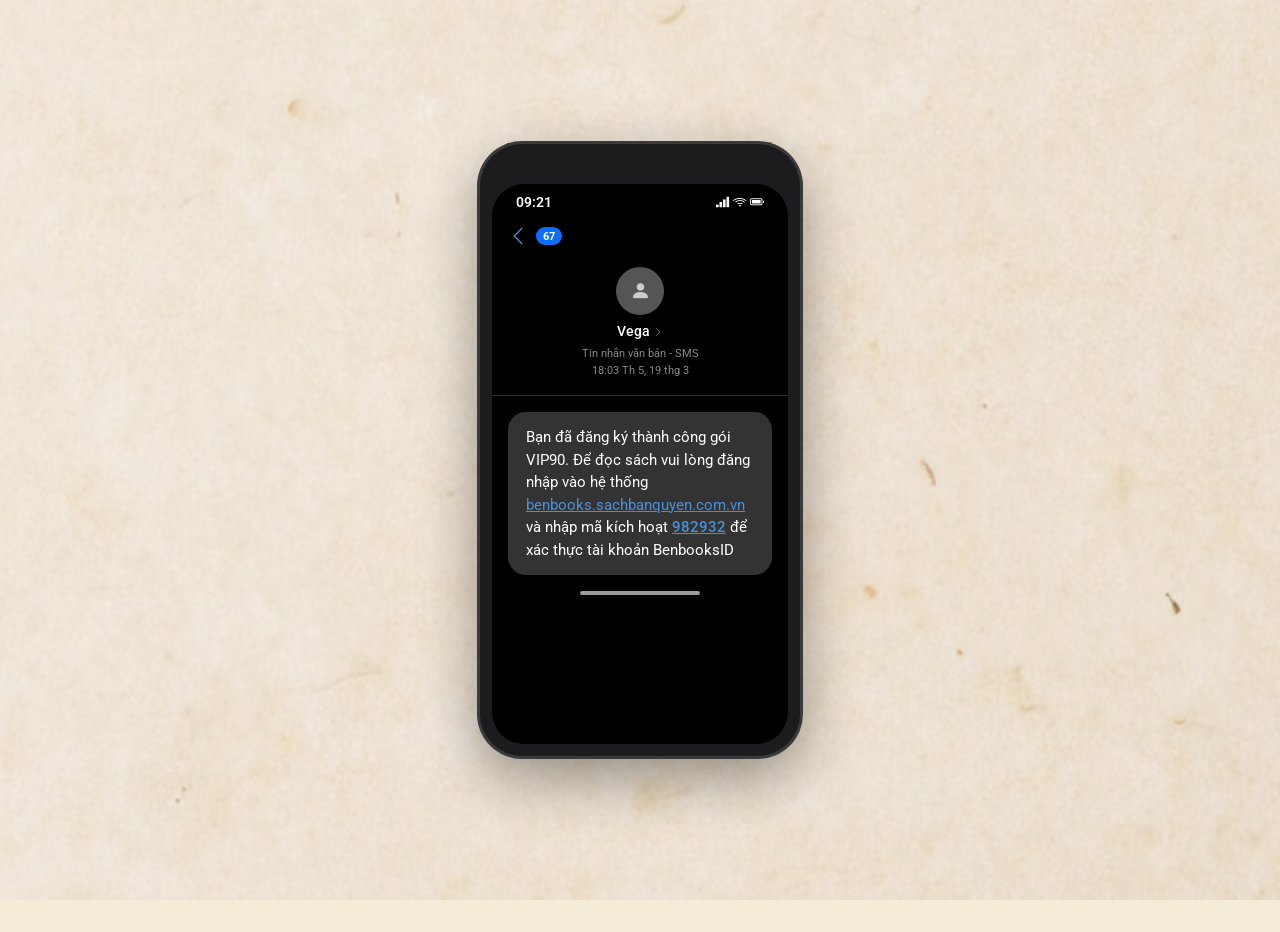
==== commit 15458ac6: "refactor: tach SPA thanh multi-page + container-fluid 32px + SVG logo + components.js" ====
--- a/index.html
+++ b/index.html
@@ -1,28 +1,24 @@
 <!DOCTYPE html>
 <html lang="vi">
 <head>
-  <meta charset="UTF-8" />
-  <meta name="viewport" content="width=device-width, initial-scale=1.0" />
-  <title>BenBooks – Trang Đọc Sách VIP Cá Nhân</title>
-  <meta name="description" content="Nền tảng đọc sách bản quyền dành cho hội viên VIP. Khám phá hàng nghìn đầu sách Ebook và Audiobook chất lượng cao." />
+  <meta charset="UTF-8">
+  <meta name="viewport" content="width=device-width, initial-scale=1.0">
+  <title>BenBooks – Kích hoạt tài khoản đọc sách VIP</title>
+  <meta name="description" content="Nhận SMS kích hoạt tài khoản BenBooks VIP để truy cập hàng nghìn đầu sách Ebook và Audiobook bản quyền.">
   <!-- Bootstrap 5 -->
-  <link href="https://cdn.jsdelivr.net/npm/bootstrap@5.3.3/dist/css/bootstrap.min.css" rel="stylesheet" />
-  <!-- Google Fonts: Roboto + Playfair Display -->
-  <link rel="preconnect" href="https://fonts.googleapis.com" />
-  <link rel="preconnect" href="https://fonts.gstatic.com" crossorigin />
-  <link href="https://fonts.googleapis.com/css2?family=Playfair+Display:wght@400;600;700;800&family=Roboto:wght@300;400;500;600;700;800&display=swap" rel="stylesheet" />
+  <link href="https://cdn.jsdelivr.net/npm/bootstrap@5.3.3/dist/css/bootstrap.min.css" rel="stylesheet">
+  <!-- Google Fonts -->
+  <link rel="preconnect" href="https://fonts.googleapis.com">
+  <link rel="preconnect" href="https://fonts.gstatic.com" crossorigin>
+  <link href="https://fonts.googleapis.com/css2?family=Playfair+Display:wght@400;600;700;800&family=Roboto:wght@300;400;500;600;700;800&display=swap" rel="stylesheet">
   <!-- Bootstrap Icons -->
-  <link href="https://cdn.jsdelivr.net/npm/bootstrap-icons@1.11.3/font/bootstrap-icons.min.css" rel="stylesheet" />
+  <link href="https://cdn.jsdelivr.net/npm/bootstrap-icons@1.11.3/font/bootstrap-icons.min.css" rel="stylesheet">
   <!-- BenBooks CSS -->
-  <link rel="stylesheet" href="css/variables.css" />
-  <link rel="stylesheet" href="css/style.css" />
+  <link rel="stylesheet" href="css/variables.css">
+  <link rel="stylesheet" href="css/style.css">
 </head>
-<body>
+<body class="page-sms" data-page="sms">
 
-<!-- ═══════════════════════════════════════════════════
-     SCREEN 1: SMS MOCKUP
-     ═══════════════════════════════════════════════════ -->
-<div id="screen-sms" class="screen active">
   <div class="d-flex align-items-center justify-content-center" style="min-height:100vh;">
     <div class="iphone-mockup">
       <div class="iphone-notch"></div>
@@ -45,12 +41,12 @@
         <div class="iphone-sms-header">
           <div class="sms-avatar"><i class="bi bi-person-fill"></i></div>
           <div class="sms-sender">Vega <i class="bi bi-chevron-right" style="font-size:10px;color:#888"></i></div>
-          <div class="sms-meta">Tin nhắn văn bản - SMS<br/>18:03 Th 5, 19 thg 3</div>
+          <div class="sms-meta">Tin nhắn văn bản - SMS<br>18:03 Th 5, 19 thg 3</div>
         </div>
         <!-- SMS Bubble -->
         <div class="sms-bubble">
           Bạn đã đăng ký thành công gói VIP90. Để đọc sách vui lòng đăng nhập vào hệ thống
-          <a href="#" id="smsLink" onclick="goToHomepage(event)">benbooks.sachbanquyen.com.vn</a>
+          <a href="homepage.html?modal=activate" id="smsLink">benbooks.sachbanquyen.com.vn</a>
           và nhập mã kích hoạt
           <span class="sms-code">982932</span>
           để xác thực tài khoản BenbooksID
@@ -61,622 +57,6 @@
       </div>
     </div>
   </div>
-</div>
 
-<!-- ═══════════════════════════════════════════════════
-     SCREEN 2: HOMEPAGE (also reused for step 4)
-     ═══════════════════════════════════════════════════ -->
-<div id="screen-homepage" class="screen">
-
-  <!-- HEADER -->
-  <header class="bb-header">
-    <div class="container">
-      <div class="row align-items-center g-3">
-        <!-- Logo -->
-        <div class="col-auto">
-          <a href="#" class="header-logo d-flex align-items-center text-decoration-none">
-            <span class="header-logo-text"><span class="logo-icon"><i class="bi bi-book-half"></i></span> Ben Books</span>
-          </a>
-        </div>
-        <!-- Search -->
-        <div class="col">
-          <div class="header-search input-group">
-            <input type="text" class="form-control" placeholder="Nhập từ khoá tìm kiếm" id="searchInput" />
-            <button class="btn btn-search" type="button"><i class="bi bi-search"></i></button>
-          </div>
-        </div>
-        <!-- Hotline -->
-        <div class="col-auto d-none d-lg-block">
-          <div class="header-hotline d-flex align-items-center gap-2">
-            <i class="bi bi-telephone-fill text-brand"></i>
-            <div>
-              <div class="hotline-label">Hotline:</div>
-              <div class="hotline-number">0382832993</div>
-            </div>
-          </div>
-        </div>
-        <!-- Gói Cước -->
-        <div class="col-auto">
-          <button class="btn btn-goi-cuoc"><i class="bi bi-gift-fill me-1"></i> Gói Cước</button>
-        </div>
-        <!-- Tài khoản -->
-        <div class="col-auto">
-          <a href="#" class="btn-tai-khoan" id="headerAccount">
-            <i class="bi bi-person-circle me-1"></i> Tài khoản
-          </a>
-        </div>
-      </div>
-    </div>
-  </header>
-
-  <!-- BODY: Sidebar + Main -->
-  <div class="container py-4">
-    <div class="row">
-
-      <!-- Sidebar -->
-      <div class="col-lg-3 col-md-4">
-        <div class="bb-sidebar mb-3" id="sidebarHomepage">
-          <!-- Rendered by JS -->
-        </div>
-      </div>
-
-      <!-- Main Content -->
-      <div class="col-lg-9 col-md-8">
-        <!-- Banner -->
-        <div class="bb-banner">
-          <img src="assets/img/banner-welcome.jpg" alt="Chào mừng đến với tủ sách Benbooks dành cho hội viên" />
-        </div>
-
-        <!-- Section Title + Filters -->
-        <div class="d-flex align-items-center justify-content-between flex-wrap mb-3">
-          <h5 class="text-h5-18-b mb-0">TẤT CẢ SÁCH (<span id="bookCount">5213</span>)</h5>
-        </div>
-
-        <!-- Filter Bar -->
-        <div class="bb-filter-bar">
-          <div class="bb-filter-tabs">
-            <button class="btn btn-filter-active btn-sm" onclick="filterBooks('all', this)"><i class="bi bi-grid-3x3-gap me-1"></i> Tất cả</button>
-            <button class="btn btn-filter btn-sm" onclick="filterBooks('Ebook', this)"><i class="bi bi-book me-1"></i> Ebook</button>
-            <button class="btn btn-filter btn-sm" onclick="filterBooks('Audio', this)"><i class="bi bi-headphones me-1"></i> Audio</button>
-          </div>
-          <div class="bb-sort-bar d-none d-md-flex align-items-center gap-1">
-            <span class="text-hidden">Sắp xếp theo:</span>
-            <a href="#" class="active">Bán chạy</a>
-            <a href="#">Phổ biến</a>
-            <a href="#">Mới nhất</a>
-            <a href="#">Theo giá</a>
-          </div>
-        </div>
-
-        <!-- Book Grid -->
-        <div class="row g-3" id="bookGridHomepage">
-          <!-- Rendered by JS -->
-        </div>
-      </div>
-    </div>
-  </div>
-</div>
-
-<!-- ═══════════════════════════════════════════════════
-     SCREEN 3: LOGIN
-     ═══════════════════════════════════════════════════ -->
-<div id="screen-login" class="screen">
-
-  <!-- HEADER (with phone display) -->
-  <header class="bb-header">
-    <div class="container">
-      <div class="row align-items-center g-3">
-        <div class="col-auto">
-          <a href="#" class="header-logo d-flex align-items-center text-decoration-none">
-            <span class="header-logo-text"><span class="logo-icon"><i class="bi bi-book-half"></i></span> Ben Books</span>
-          </a>
-        </div>
-        <div class="col">
-          <div class="header-search input-group">
-            <input type="text" class="form-control" placeholder="Nhập từ khoá tìm kiếm" />
-            <button class="btn btn-search" type="button"><i class="bi bi-search"></i></button>
-          </div>
-        </div>
-        <div class="col-auto d-none d-lg-block">
-          <div class="header-hotline d-flex align-items-center gap-2">
-            <i class="bi bi-telephone-fill text-brand"></i>
-            <div>
-              <div class="hotline-label">Hotline:</div>
-              <div class="hotline-number">0382832993</div>
-            </div>
-          </div>
-        </div>
-        <div class="col-auto">
-          <button class="btn btn-goi-cuoc"><i class="bi bi-gift-fill me-1"></i> Gói Cước</button>
-        </div>
-        <div class="col-auto">
-          <span class="header-phone-display"><i class="bi bi-person-circle me-1"></i> +84944640034</span>
-        </div>
-      </div>
-    </div>
-  </header>
-
-  <!-- LOGIN FORM -->
-  <div class="login-section">
-    <div class="login-card">
-      <h4>Đăng nhập hệ thống</h4>
-      <form id="loginForm" onsubmit="handleLogin(event)">
-        <div class="input-group">
-          <span class="input-group-text"><i class="bi bi-telephone"></i></span>
-          <input type="text" class="form-control" id="loginPhone" value="+84944640034" readonly />
-        </div>
-        <div class="input-group">
-          <span class="input-group-text"><i class="bi bi-shield-lock"></i></span>
-          <input type="text" class="form-control" id="loginCode" placeholder="Nhập mã xác thực từ SMS" />
-          <span class="input-group-text" style="cursor:pointer;"><i class="bi bi-clipboard"></i></span>
-        </div>
-        <button type="submit" class="btn btn-brand btn-login" id="btnLogin">ĐĂNG NHẬP</button>
-      </form>
-    </div>
-  </div>
-
-  <!-- FOOTER -->
-  <footer class="bb-footer">
-    <div class="container">
-      <div class="row g-4">
-        <div class="col-lg-3 col-md-6">
-          <h6>Công ty cổ phần Văn hoá và Bản quyền Benito</h6>
-          <p>(Hoạt động từ 8h - 17h, Thứ 2 - Thứ 7)</p>
-          <p><i class="bi bi-geo-alt me-1"></i> 28D2 Khu giãn dân Yên Phúc, Hà Đông, Hà Nội</p>
-          <p><i class="bi bi-telephone me-1"></i> Hotline: <strong>0888 080 290</strong></p>
-          <p><i class="bi bi-envelope me-1"></i> Email: haianh.pham@benitovn.com</p>
-          <p><i class="bi bi-card-text me-1"></i> Mã số thuế: 0109653575</p>
-        </div>
-        <div class="col-lg-2 col-md-6">
-          <h6>Hỗ trợ khách hàng</h6>
-          <p><a href="#">Hướng dẫn đọc sách ebook</a></p>
-          <p><a href="#">Hướng dẫn thuê sách ebook</a></p>
-          <p><a href="#">Hướng dẫn đăng ký tài khoản</a></p>
-        </div>
-        <div class="col-lg-2 col-md-6">
-          <h6>Chính sách - điều khoản</h6>
-          <p><a href="#">Chính sách bảo mật</a></p>
-          <p><a href="#">Điều khoản sử dụng</a></p>
-        </div>
-        <div class="col-lg-2 col-md-6">
-          <h6>Về chúng tôi</h6>
-          <p><a href="#">Giới thiệu</a></p>
-          <p><a href="#">Liên hệ</a></p>
-        </div>
-        <div class="col-lg-3 col-md-6">
-          <div class="d-flex gap-3 mb-3">
-            <div>
-              <small class="d-block mb-1">Tải ứng dụng IOS:</small>
-              <div class="d-flex align-items-center gap-2">
-                <div class="qr-placeholder"><small>QR</small></div>
-                <div style="background:#000;color:#fff;padding:6px 12px;border-radius:6px;font-size:11px;"><i class="bi bi-apple"></i> App Store</div>
-              </div>
-            </div>
-            <div>
-              <small class="d-block mb-1">Tải ứng dụng Android:</small>
-              <div class="d-flex align-items-center gap-2">
-                <div class="qr-placeholder"><small>QR</small></div>
-                <div style="background:#000;color:#fff;padding:6px 12px;border-radius:6px;font-size:11px;"><i class="bi bi-google-play"></i> Google Play</div>
-              </div>
-            </div>
-          </div>
-          <div class="d-flex align-items-center gap-2">
-            <div style="background:#fff;color:#1a73e8;padding:6px 10px;border-radius:6px;font-size:11px;font-weight:600;">
-              <i class="bi bi-patch-check-fill"></i> ĐÃ THÔNG BÁO<br/><small>BỘ CÔNG THƯƠNG</small>
-            </div>
-          </div>
-        </div>
-      </div>
-    </div>
-    <div class="footer-bottom">
-      Copyright © 2021 - Benito. All rights reserved.
-    </div>
-  </footer>
-</div>
-
-<!-- ═══════════════════════════════════════════════════
-     SCREEN 5: LIBRARY (Full page with expanded sidebar)
-     ═══════════════════════════════════════════════════ -->
-<div id="screen-library" class="screen">
-
-  <!-- HEADER -->
-  <header class="bb-header">
-    <div class="container">
-      <div class="row align-items-center g-3">
-        <div class="col-auto">
-          <a href="#" class="header-logo d-flex align-items-center text-decoration-none">
-            <span class="header-logo-text"><span class="logo-icon"><i class="bi bi-book-half"></i></span> Ben Books</span>
-          </a>
-        </div>
-        <div class="col">
-          <div class="header-search input-group">
-            <input type="text" class="form-control" placeholder="Nhập từ khoá tìm kiếm" />
-            <button class="btn btn-search" type="button"><i class="bi bi-search"></i></button>
-          </div>
-        </div>
-        <div class="col-auto d-none d-lg-block">
-          <div class="header-hotline d-flex align-items-center gap-2">
-            <i class="bi bi-telephone-fill text-brand"></i>
-            <div>
-              <div class="hotline-label">Hotline:</div>
-              <div class="hotline-number">0382832993</div>
-            </div>
-          </div>
-        </div>
-        <div class="col-auto">
-          <button class="btn btn-goi-cuoc"><i class="bi bi-gift-fill me-1"></i> Gói Cước</button>
-        </div>
-        <div class="col-auto">
-          <span class="header-phone-display"><i class="bi bi-person-circle me-1"></i> +84944640034</span>
-        </div>
-      </div>
-    </div>
-  </header>
-
-  <div class="container py-4">
-    <div class="row">
-      <!-- SIDEBAR (expanded) -->
-      <div class="col-lg-3 col-md-4">
-        <div class="bb-sidebar mb-3" id="sidebarLibrary">
-          <!-- Rendered by JS (full sidebar with topics, authors, languages) -->
-        </div>
-      </div>
-
-      <!-- MAIN CONTENT -->
-      <div class="col-lg-9 col-md-8">
-        <!-- Banner -->
-        <div class="bb-banner">
-          <img src="assets/img/banner-welcome.jpg" alt="Chào mừng đến với tủ sách Benbooks dành cho hội viên" />
-        </div>
-
-        <!-- Title -->
-        <h5 class="text-h5-18-b mb-3">TẤT CẢ SÁCH (<span id="libraryBookCount">5213</span>)</h5>
-
-        <!-- Filters -->
-        <div class="bb-filter-bar">
-          <div class="bb-filter-tabs">
-            <button class="btn btn-filter-active btn-sm" onclick="filterBooksLibrary('all', this)"><i class="bi bi-grid-3x3-gap me-1"></i> Tất cả</button>
-            <button class="btn btn-filter btn-sm" onclick="filterBooksLibrary('Ebook', this)"><i class="bi bi-book me-1"></i> Ebook</button>
-            <button class="btn btn-filter btn-sm" onclick="filterBooksLibrary('Audio', this)"><i class="bi bi-headphones me-1"></i> Audio</button>
-          </div>
-          <div class="bb-sort-bar d-none d-md-flex align-items-center gap-1">
-            <span class="text-hidden">Sắp xếp theo:</span>
-            <a href="#" class="active">Bán chạy</a>
-            <a href="#">Phổ biến</a>
-            <a href="#">Mới nhất</a>
-            <a href="#">Theo giá</a>
-          </div>
-        </div>
-
-        <!-- Book Grid -->
-        <div class="row g-3" id="bookGridLibrary">
-          <!-- Rendered by JS -->
-        </div>
-
-        <!-- Pagination -->
-        <nav class="mt-4 d-flex justify-content-center">
-          <ul class="pagination bb-pagination">
-            <li class="page-item"><a class="page-link" href="#"><i class="bi bi-chevron-left"></i></a></li>
-            <li class="page-item active"><a class="page-link" href="#">1</a></li>
-            <li class="page-item"><a class="page-link" href="#">2</a></li>
-            <li class="page-item"><a class="page-link" href="#">3</a></li>
-            <li class="page-item"><a class="page-link" href="#">4</a></li>
-            <li class="page-item"><a class="page-link" href="#">5</a></li>
-            <li class="page-item"><a class="page-link" href="#">6</a></li>
-            <li class="page-item"><a class="page-link" href="#"><i class="bi bi-chevron-right"></i></a></li>
-          </ul>
-        </nav>
-      </div>
-    </div>
-  </div>
-
-  <!-- FOOTER -->
-  <footer class="bb-footer">
-    <div class="container">
-      <div class="row g-4">
-        <div class="col-lg-3 col-md-6">
-          <h6>Công ty cổ phần Văn hoá và Bản quyền Benito</h6>
-          <p>(Hoạt động từ 8h - 17h, Thứ 2 - Thứ 7)</p>
-          <p><i class="bi bi-geo-alt me-1"></i> 28D2 Khu giãn dân Yên Phúc, Hà Đông, Hà Nội</p>
-          <p><i class="bi bi-telephone me-1"></i> Hotline: <strong>0888 080 290</strong></p>
-          <p><i class="bi bi-envelope me-1"></i> Email: haianh.pham@benitovn.com</p>
-          <p><i class="bi bi-card-text me-1"></i> Mã số thuế: 0109653575</p>
-        </div>
-        <div class="col-lg-2 col-md-6">
-          <h6>Hỗ trợ khách hàng</h6>
-          <p><a href="#">Hướng dẫn đọc sách ebook</a></p>
-          <p><a href="#">Hướng dẫn thuê sách ebook</a></p>
-          <p><a href="#">Hướng dẫn đăng ký tài khoản</a></p>
-        </div>
-        <div class="col-lg-2 col-md-6">
-          <h6>Chính sách - điều khoản</h6>
-          <p><a href="#">Chính sách bảo mật</a></p>
-          <p><a href="#">Điều khoản sử dụng</a></p>
-        </div>
-        <div class="col-lg-2 col-md-6">
-          <h6>Về chúng tôi</h6>
-          <p><a href="#">Giới thiệu</a></p>
-          <p><a href="#">Liên hệ</a></p>
-        </div>
-        <div class="col-lg-3 col-md-6">
-          <div class="d-flex gap-3 mb-3">
-            <div>
-              <small class="d-block mb-1">Tải ứng dụng IOS:</small>
-              <div class="d-flex align-items-center gap-2">
-                <div class="qr-placeholder"><small>QR</small></div>
-                <div style="background:#000;color:#fff;padding:6px 12px;border-radius:6px;font-size:11px;"><i class="bi bi-apple"></i> App Store</div>
-              </div>
-            </div>
-            <div>
-              <small class="d-block mb-1">Tải ứng dụng Android:</small>
-              <div class="d-flex align-items-center gap-2">
-                <div class="qr-placeholder"><small>QR</small></div>
-                <div style="background:#000;color:#fff;padding:6px 12px;border-radius:6px;font-size:11px;"><i class="bi bi-google-play"></i> Google Play</div>
-              </div>
-            </div>
-          </div>
-        </div>
-      </div>
-    </div>
-    <div class="footer-bottom">
-      Copyright © 2021 - Benito. All rights reserved.
-    </div>
-  </footer>
-
-  <!-- Zalo float -->
-  <div class="zalo-float" title="Chat Zalo">Zalo</div>
-</div>
-
-<!-- ═══════════════════════════════════════════════════
-     SCREEN 6: BOOK DETAIL
-     ═══════════════════════════════════════════════════ -->
-<div id="screen-book-detail" class="screen">
-
-  <!-- HEADER -->
-  <header class="bb-header">
-    <div class="container">
-      <div class="row align-items-center g-3">
-        <div class="col-auto">
-          <a href="#" class="header-logo d-flex align-items-center text-decoration-none">
-            <span class="header-logo-text"><span class="logo-icon"><i class="bi bi-book-half"></i></span> Ben Books</span>
-          </a>
-        </div>
-        <div class="col">
-          <div class="header-search input-group">
-            <input type="text" class="form-control" placeholder="Nhập từ khoá tìm kiếm" />
-            <button class="btn btn-search" type="button"><i class="bi bi-search"></i></button>
-          </div>
-        </div>
-        <div class="col-auto d-none d-lg-block">
-          <div class="header-hotline d-flex align-items-center gap-2">
-            <i class="bi bi-telephone-fill text-brand"></i>
-            <div>
-              <div class="hotline-label">Hotline:</div>
-              <div class="hotline-number">0382832993</div>
-            </div>
-          </div>
-        </div>
-        <div class="col-auto">
-          <button class="btn btn-goi-cuoc"><i class="bi bi-gift-fill me-1"></i> Gói Cước</button>
-        </div>
-        <div class="col-auto">
-          <span class="header-phone-display"><i class="bi bi-person-circle me-1"></i> +84944640034</span>
-        </div>
-      </div>
-    </div>
-  </header>
-
-  <div class="container py-4">
-    <!-- Breadcrumb -->
-    <nav class="bb-breadcrumb" aria-label="breadcrumb">
-      <ol class="breadcrumb mb-2">
-        <li class="breadcrumb-item"><a href="#" onclick="goToLibrary(event)"><i class="bi bi-house-door"></i> Trang chủ</a></li>
-        <li class="breadcrumb-item"><a href="#" onclick="goToLibrary(event)">Ebook</a></li>
-        <li class="breadcrumb-item active" id="breadcrumbTitle">Chi tiết sách</li>
-      </ol>
-    </nav>
-
-    <div class="row">
-      <!-- MAIN CONTENT (Left) -->
-      <div class="col-lg-9 col-md-8">
-
-        <!-- Hero: Cover + Info -->
-        <div class="book-detail-hero">
-          <div class="row g-4">
-            <!-- Cover -->
-            <div class="col-md-4">
-              <div class="book-detail-cover" id="detailCover">
-                <!-- Rendered by JS -->
-              </div>
-              <div class="book-detail-thumbs" id="detailThumbs">
-                <!-- Rendered by JS -->
-              </div>
-            </div>
-            <!-- Info -->
-            <div class="col-md-8">
-              <div class="book-detail-info" id="detailInfo">
-                <!-- Rendered by JS -->
-              </div>
-            </div>
-          </div>
-        </div>
-
-        <!-- Author section -->
-        <div class="bg-card p-3 rounded mb-3 border" id="authorSection">
-          <!-- Rendered by JS -->
-        </div>
-
-        <!-- Publishing Info -->
-        <div class="publishing-info" id="publishingInfo">
-          <!-- Rendered by JS -->
-        </div>
-
-        <!-- Content Tabs (Giới thiệu / Mục lục) -->
-        <div class="content-tabs bg-card p-3 rounded border mb-3">
-          <ul class="nav nav-tabs" id="contentTabNav" role="tablist">
-            <li class="nav-item"><a class="nav-link active" data-bs-toggle="tab" href="#tabIntro">GIỚI THIỆU</a></li>
-            <li class="nav-item"><a class="nav-link" data-bs-toggle="tab" href="#tabToc">Mục lục</a></li>
-          </ul>
-          <div class="tab-content pt-3">
-            <div class="tab-pane fade show active" id="tabIntro">
-              <div id="detailDescription" class="text-body-16-r" style="max-height:200px;overflow:hidden;position:relative;">
-                <!-- Rendered by JS -->
-              </div>
-              <div class="text-center mt-2">
-                <a href="#" class="see-more-link" onclick="toggleDescription(event)"><i class="bi bi-chevron-down"></i> Xem thêm ▼</a>
-              </div>
-            </div>
-            <div class="tab-pane fade" id="tabToc">
-              <ul class="list-group list-group-flush" id="detailToc">
-                <!-- Rendered by JS -->
-              </ul>
-            </div>
-          </div>
-        </div>
-
-        <!-- Comments -->
-        <div class="comments-section" id="commentsSection">
-          <div class="d-flex justify-content-between align-items-center mb-3">
-            <div class="section-title mb-0">BÌNH LUẬN</div>
-            <div class="d-flex align-items-center gap-2">
-              <span class="text-tini-12">1 bình luận</span>
-              <span class="text-hidden text-tini-12">|</span>
-              <span class="text-tini-12 text-hidden">Mới nhất <i class="bi bi-chevron-down"></i></span>
-            </div>
-          </div>
-
-          <!-- Comment Form -->
-          <div class="comment-form mb-3">
-            <textarea class="form-control" rows="3" placeholder="Mời bạn thảo luận, vui lòng nhập nội dung bình luận..."></textarea>
-            <div class="text-end mt-2">
-              <button class="btn btn-brand btn-sm px-4">Gửi bình luận</button>
-            </div>
-          </div>
-
-          <!-- Comments List -->
-          <div id="commentsList">
-            <!-- Rendered by JS -->
-          </div>
-        </div>
-
-        <!-- Related books: Sách cùng chủ đề -->
-        <div class="related-books-section">
-          <div class="section-title">SÁCH CÙNG CHỦ ĐỀ</div>
-          <div class="row g-3" id="relatedBooksGrid">
-            <!-- Rendered by JS -->
-          </div>
-        </div>
-
-        <!-- Suggested books: Gợi ý cho bạn -->
-        <div class="related-books-section">
-          <div class="section-title">GỢI Ý CHO BẠN</div>
-          <div class="row g-3" id="suggestedBooksGrid">
-            <!-- Rendered by JS -->
-          </div>
-        </div>
-
-      </div>
-
-      <!-- SIDEBAR (Right) -->
-      <div class="col-lg-3 col-md-4">
-        <!-- VIP Info Box -->
-        <div class="vip-info-box" id="vipInfoBox">
-          <!-- Rendered by JS -->
-        </div>
-
-        <!-- Category sidebar -->
-        <div class="bb-sidebar mb-3" id="sidebarDetail">
-          <!-- Rendered by JS -->
-        </div>
-
-        <!-- Topics -->
-        <div class="bb-sidebar" id="sidebarTopics">
-          <!-- Rendered by JS -->
-        </div>
-      </div>
-
-    </div>
-  </div>
-
-  <!-- FOOTER -->
-  <footer class="bb-footer">
-    <div class="container">
-      <div class="row g-4">
-        <div class="col-lg-3 col-md-6">
-          <h6>Công ty cổ phần Văn hoá và Bản quyền Benito</h6>
-          <p>(Hoạt động từ 8h - 17h, Thứ 2 - Thứ 7)</p>
-          <p><i class="bi bi-geo-alt me-1"></i> 28D2 Khu giãn dân Yên Phúc, Hà Đông, Hà Nội</p>
-          <p><i class="bi bi-telephone me-1"></i> Hotline: <strong>0888 080 290</strong></p>
-          <p><i class="bi bi-envelope me-1"></i> Email: haianh.pham@benitovn.com</p>
-          <p><i class="bi bi-card-text me-1"></i> Mã số thuế: 0109653575</p>
-        </div>
-        <div class="col-lg-2 col-md-6">
-          <h6>Hỗ trợ khách hàng</h6>
-          <p><a href="#">Hướng dẫn đọc sách ebook</a></p>
-          <p><a href="#">Hướng dẫn thuê sách ebook</a></p>
-          <p><a href="#">Hướng dẫn đăng ký tài khoản</a></p>
-        </div>
-        <div class="col-lg-2 col-md-6">
-          <h6>Chính sách - điều khoản</h6>
-          <p><a href="#">Chính sách bảo mật</a></p>
-          <p><a href="#">Điều khoản sử dụng</a></p>
-        </div>
-        <div class="col-lg-2 col-md-6">
-          <h6>Về chúng tôi</h6>
-          <p><a href="#">Giới thiệu</a></p>
-          <p><a href="#">Liên hệ</a></p>
-        </div>
-        <div class="col-lg-3 col-md-6"></div>
-      </div>
-    </div>
-    <div class="footer-bottom">
-      Copyright © 2021 - Benito. All rights reserved.
-    </div>
-  </footer>
-
-  <div class="zalo-float" title="Chat Zalo">Zalo</div>
-</div>
-
-
-<!-- ═══════════════════════════════════════════════════
-     MODALS (Shared across screens)
-     ═══════════════════════════════════════════════════ -->
-
-<!-- Modal Kích hoạt (Step 2) -->
-<div class="modal fade modal-activate" id="modalActivate" tabindex="-1" data-bs-backdrop="static">
-  <div class="modal-dialog modal-dialog-centered modal-sm">
-    <div class="modal-content">
-      <div class="modal-body position-relative">
-        <button type="button" class="btn-close position-absolute top-0 end-0 m-3" data-bs-dismiss="modal" aria-label="Đóng" onclick="closeActivateModal()"></button>
-        <h5>Truy cập vào Benbook Data</h5>
-        <button class="btn btn-brand btn-lg px-5" id="btnActivate" onclick="goToLogin()">KÍCH HOẠT TÀI KHOẢN</button>
-      </div>
-    </div>
-  </div>
-</div>
-
-<!-- Modal Chào mừng (Step 4) -->
-<div class="modal fade modal-welcome" id="modalWelcome" tabindex="-1" data-bs-backdrop="static">
-  <div class="modal-dialog modal-dialog-centered modal-sm">
-    <div class="modal-content">
-      <div class="modal-body position-relative">
-        <button type="button" class="btn-close position-absolute top-0 end-0 m-3" data-bs-dismiss="modal" aria-label="Đóng"></button>
-        <div class="vip-icon-circle">V</div>
-        <div class="welcome-text">Chào mừng đến với gói đọc Benbooks<br/>dành cho hội viên</div>
-        <div class="time-remaining mb-3">
-          Thời Gian Còn Lại: <span class="days">31 Ngày</span>
-        </div>
-        <button class="btn btn-brand btn-lg px-5" onclick="goToLibraryFromWelcome()">VÀO ĐỌC SÁCH</button>
-      </div>
-    </div>
-  </div>
-</div>
-
-
-<!-- Bootstrap JS -->
-<script src="https://cdn.jsdelivr.net/npm/bootstrap@5.3.3/dist/js/bootstrap.bundle.min.js"></script>
-<!-- BenBooks JS -->
-<script src="js/data.js"></script>
-<script src="js/app.js"></script>
 </body>
 </html>
--- a/css/variables.css
+++ b/css/variables.css
@@ -5,6 +5,12 @@
 
 /* ── 1. COLOR PALETTE ── */
 :root {
+  /* Fonts */
+  --f-body:     'Roboto', sans-serif;
+  --f-heading:  'Playfair Display', serif;
+  --c-text:     #2D2D2D;
+  --c-bg-paper: #F5ECD7;
+
   /* Brand */
   --c-brand:            #B87300;
   --c-brand-hover:      #9A6200;
--- a/css/style.css
+++ b/css/style.css
@@ -5,9 +5,15 @@
    ===================================================== */
 
 /* ── RESET & BASE ── */
-*, *::before, *::after { box-sizing: border-box; }
-
-html { scroll-behavior: smooth; }
+*,
+*::before,
+*::after {
+  box-sizing: border-box;
+}
+
+html {
+  scroll-behavior: smooth;
+}
 
 body {
   font-family: var(--f-body);
@@ -21,15 +27,37 @@
   padding-bottom: 2rem;
 }
 
-a { color: var(--c-brand); text-decoration: none; transition: color var(--transition); }
-a:hover { color: var(--c-brand-hover); text-decoration: underline; }
-
-img { max-width: 100%; height: auto; }
+a {
+  color: var(--c-brand);
+  text-decoration: none;
+  transition: color var(--transition);
+}
+
+a:hover {
+  color: var(--c-brand-hover);
+  text-decoration: underline;
+}
+
+img {
+  max-width: 100%;
+  height: auto;
+}
 
 /* ── SCROLLBAR ── */
-::-webkit-scrollbar { width: 6px; height: 6px; }
-::-webkit-scrollbar-track { background: transparent; }
-::-webkit-scrollbar-thumb { background: var(--c-brand); border-radius: 99px; opacity: 0.5; }
+::-webkit-scrollbar {
+  width: 6px;
+  height: 6px;
+}
+
+::-webkit-scrollbar-track {
+  background: transparent;
+}
+
+::-webkit-scrollbar-thumb {
+  background: var(--c-brand);
+  border-radius: 99px;
+  opacity: 0.5;
+}
 
 /* =====================================================
    SCREEN MANAGEMENT (SPA)
@@ -39,6 +67,7 @@
   opacity: 0;
   transition: opacity 0.5s ease;
 }
+
 .screen.active {
   display: block;
   opacity: 1;
@@ -48,9 +77,11 @@
 .screen.fade-in {
   animation: fadeIn 0.5s ease forwards;
 }
+
 .screen.fade-out {
   animation: fadeOut 0.5s ease forwards;
 }
+
 .screen.slide-in {
   animation: slideIn 0.4s ease forwards;
 }
@@ -77,6 +108,7 @@
   font-weight: 800;
   color: var(--c-dark-text);
 }
+
 .bb-header .header-logo-text .logo-icon {
   color: var(--c-brand);
   font-size: 28px;
@@ -89,10 +121,12 @@
   padding: 8px 16px;
   font-size: 14px;
 }
+
 .bb-header .header-search .form-control:focus {
   box-shadow: none;
   border-color: var(--c-brand);
 }
+
 .bb-header .header-search .btn-search {
   background-color: var(--c-brand);
   border: 2px solid var(--c-brand);
@@ -101,6 +135,7 @@
   padding: 8px 14px;
   transition: background var(--transition);
 }
+
 .bb-header .header-search .btn-search:hover {
   background-color: var(--c-brand-hover);
 }
@@ -109,6 +144,7 @@
   font-size: 12px;
   color: var(--c-hidden-text);
 }
+
 .bb-header .header-hotline .hotline-number {
   font-weight: 700;
   font-size: 14px;
@@ -125,6 +161,7 @@
   border-radius: var(--radius-md);
   transition: all var(--transition);
 }
+
 .bb-header .btn-goi-cuoc:hover {
   background-color: #e08a00;
   box-shadow: var(--shadow-md);
@@ -136,6 +173,7 @@
   color: var(--c-dark-text);
   text-decoration: none;
 }
+
 .bb-header .btn-tai-khoan:hover {
   color: var(--c-brand);
 }
@@ -175,15 +213,18 @@
   background: transparent;
   box-shadow: none;
 }
+
 .bb-sidebar .accordion-button:not(.collapsed) {
   color: var(--c-brand);
   background: transparent;
 }
+
 .bb-sidebar .accordion-button::after {
   width: 14px;
   height: 14px;
   background-size: 14px;
 }
+
 .bb-sidebar .accordion-body {
   padding: 0 16px 8px;
 }
@@ -197,6 +238,7 @@
   border-left: 2px solid var(--c-border-light);
   transition: all var(--transition-fast);
 }
+
 .bb-sidebar .sidebar-link:hover,
 .bb-sidebar .sidebar-link.active {
   color: var(--c-brand);
@@ -211,18 +253,22 @@
   padding: 0;
   margin: 0;
 }
+
 .bb-sidebar .topic-list li {
   padding: 6px 16px;
   border-bottom: 1px solid var(--c-border-light);
 }
+
 .bb-sidebar .topic-list li a {
   font-size: 13px;
   color: var(--c-dark-text);
   text-decoration: none;
 }
+
 .bb-sidebar .topic-list li a:hover {
   color: var(--c-brand);
 }
+
 .bb-sidebar .topic-list .see-more {
   color: var(--c-brand);
   font-weight: 500;
@@ -254,6 +300,7 @@
   align-items: center;
   margin-bottom: 20px;
 }
+
 .bb-banner-placeholder::before {
   content: '';
   position: absolute;
@@ -261,14 +308,15 @@
   right: -20%;
   width: 60%;
   height: 200%;
-  background: rgba(255,255,255,0.1);
+  background: rgba(255, 255, 255, 0.1);
   transform: rotate(25deg);
 }
+
 .bb-banner-placeholder h2 {
   font-family: 'Playfair Display', serif;
   font-size: 28px;
   font-weight: 700;
-  text-shadow: 1px 2px 4px rgba(0,0,0,0.3);
+  text-shadow: 1px 2px 4px rgba(0, 0, 0, 0.3);
   line-height: 1.3;
   position: relative;
   z-index: 1;
@@ -294,16 +342,19 @@
   margin-right: 6px;
   transition: all var(--transition-fast);
 }
+
 .bb-filter-tabs .btn-filter-active {
   background-color: var(--c-brand);
   border-color: var(--c-brand);
   color: #fff;
 }
+
 .bb-filter-tabs .btn-filter {
   background: var(--c-white);
   border: 1px solid var(--c-border);
   color: var(--c-dark-text);
 }
+
 .bb-filter-tabs .btn-filter:hover {
   border-color: var(--c-brand);
   color: var(--c-brand);
@@ -313,12 +364,14 @@
   font-size: 13px;
   color: var(--c-dark-text);
 }
+
 .bb-sort-bar a {
   color: var(--c-hidden-text);
   text-decoration: none;
   padding: 4px 8px;
   transition: color var(--transition-fast);
 }
+
 .bb-sort-bar a:hover,
 .bb-sort-bar a.active {
   color: var(--c-brand);
@@ -339,6 +392,7 @@
   display: flex;
   flex-direction: column;
 }
+
 .bb-book-card:hover {
   transform: translateY(-4px);
   box-shadow: var(--shadow-hover);
@@ -350,12 +404,14 @@
   overflow: hidden;
   background: #f5f0e5;
 }
+
 .bb-book-card .book-cover-wrap img {
   width: 100%;
   height: 100%;
   object-fit: cover;
   transition: transform var(--transition);
 }
+
 .bb-book-card:hover .book-cover-wrap img {
   transform: scale(1.03);
 }
@@ -374,15 +430,18 @@
   gap: 4px;
   z-index: 2;
 }
+
 .bb-book-card .book-type-tag.tag-ebook {
-  background: rgba(255,255,255,0.9);
+  background: rgba(255, 255, 255, 0.9);
   color: var(--c-brand);
   border: 1px solid var(--c-brand);
 }
+
 .bb-book-card .book-type-tag.tag-audio {
   background: rgba(76, 175, 80, 0.9);
   color: #fff;
 }
+
 .bb-book-card .book-type-tag .tag-icon {
   width: 14px;
   height: 14px;
@@ -394,7 +453,7 @@
   bottom: 0;
   left: 0;
   right: 0;
-  background: linear-gradient(135deg, rgba(184,115,0,0.9), rgba(212,160,23,0.9));
+  background: linear-gradient(135deg, rgba(184, 115, 0, 0.9), rgba(212, 160, 23, 0.9));
   color: #fff;
   text-align: center;
   padding: 5px 8px;
@@ -407,6 +466,7 @@
   justify-content: center;
   gap: 4px;
 }
+
 .bb-book-card .book-vip-tag .vip-icon {
   width: 16px;
   height: 16px;
@@ -418,6 +478,7 @@
   display: flex;
   flex-direction: column;
 }
+
 .bb-book-card .book-title {
   font-size: 13px;
   font-weight: 600;
@@ -429,6 +490,7 @@
   overflow: hidden;
   margin-bottom: 4px;
 }
+
 .bb-book-card .book-author {
   font-size: 11px;
   color: var(--c-hidden-text);
@@ -449,6 +511,7 @@
   transform: scale(0.9);
   opacity: 0;
 }
+
 .modal.show .modal-dialog {
   transform: scale(1);
   opacity: 1;
@@ -463,6 +526,7 @@
   text-align: center;
   padding: 40px 32px;
 }
+
 .modal-activate .modal-body h5 {
   font-size: 18px;
   font-weight: 700;
@@ -475,6 +539,7 @@
   text-align: center;
   padding: 36px 32px;
 }
+
 .modal-welcome .vip-icon-circle {
   width: 56px;
   height: 56px;
@@ -488,6 +553,7 @@
   color: #fff;
   font-weight: 800;
 }
+
 .modal-welcome .welcome-text {
   font-size: 16px;
   font-weight: 600;
@@ -495,10 +561,12 @@
   margin-bottom: 16px;
   line-height: 1.5;
 }
+
 .modal-welcome .time-remaining {
   font-size: 18px;
   font-weight: 700;
 }
+
 .modal-welcome .time-remaining .days {
   color: var(--c-price);
   font-size: 22px;
@@ -516,7 +584,7 @@
   padding: 12px;
   box-shadow:
     0 0 0 3px #3A3A3C,
-    0 20px 60px rgba(0,0,0,0.4);
+    0 20px 60px rgba(0, 0, 0, 0.4);
   position: relative;
 }
 
@@ -552,6 +620,7 @@
   padding: 8px 16px 16px;
   border-bottom: 1px solid #333;
 }
+
 .iphone-sms-header .sms-avatar {
   width: 48px;
   height: 48px;
@@ -564,11 +633,13 @@
   font-size: 20px;
   color: #ccc;
 }
+
 .iphone-sms-header .sms-sender {
   font-size: 14px;
   color: #fff;
   font-weight: 500;
 }
+
 .iphone-sms-header .sms-meta {
   font-size: 11px;
   color: #888;
@@ -584,11 +655,13 @@
   line-height: 1.5;
   color: #fff;
 }
+
 .sms-bubble a {
   color: #4A90D9;
   text-decoration: underline;
   cursor: pointer;
 }
+
 .sms-bubble .sms-code {
   color: #4A90D9;
   text-decoration: underline;
@@ -637,18 +710,21 @@
 .login-card .input-group {
   margin-bottom: 16px;
 }
+
 .login-card .input-group .input-group-text {
   background: var(--c-white);
   border: 1px solid var(--c-border);
   border-right: none;
   color: var(--c-hidden-text);
 }
+
 .login-card .input-group .form-control {
   border: 1px solid var(--c-border);
   border-left: none;
   font-size: 15px;
   padding: 12px 14px;
 }
+
 .login-card .input-group .form-control:focus {
   box-shadow: none;
   border-color: var(--c-brand);
@@ -670,6 +746,7 @@
   pointer-events: none;
   color: transparent !important;
 }
+
 .btn-loading::after {
   content: '';
   position: absolute;
@@ -678,7 +755,7 @@
   top: 50%;
   left: 50%;
   margin: -10px 0 0 -10px;
-  border: 3px solid rgba(255,255,255,0.3);
+  border: 3px solid rgba(255, 255, 255, 0.3);
   border-top-color: #fff;
   border-radius: 50%;
   animation: spin 0.6s linear infinite;
@@ -693,13 +770,16 @@
   padding: 12px 0;
   font-size: 13px;
 }
+
 .bb-breadcrumb .breadcrumb-item a {
   color: var(--c-hidden-text);
   text-decoration: none;
 }
+
 .bb-breadcrumb .breadcrumb-item a:hover {
   color: var(--c-brand);
 }
+
 .bb-breadcrumb .breadcrumb-item.active {
   color: var(--c-dark-text);
 }
@@ -719,6 +799,7 @@
   position: relative;
   background: #f5f0e5;
 }
+
 .book-detail-cover img {
   width: 100%;
   display: block;
@@ -729,6 +810,7 @@
   gap: 8px;
   margin-top: 12px;
 }
+
 .book-detail-thumbs img {
   width: 56px;
   height: 70px;
@@ -738,6 +820,7 @@
   cursor: pointer;
   transition: border-color var(--transition-fast);
 }
+
 .book-detail-thumbs img:hover,
 .book-detail-thumbs img.active {
   border-color: var(--c-brand);
@@ -751,11 +834,13 @@
   color: var(--c-dark-text);
   margin-bottom: 4px;
 }
+
 .book-detail-info .subtitle {
   font-size: 14px;
   color: var(--c-hidden-text);
   margin-bottom: 12px;
 }
+
 .book-detail-info .rating-row {
   display: flex;
   align-items: center;
@@ -764,16 +849,20 @@
   color: var(--c-hidden-text);
   margin-bottom: 12px;
 }
+
 .book-detail-info .rating-row .stars {
   color: var(--c-yellow-line);
 }
+
 .book-detail-info .category-tags {
   margin-bottom: 12px;
 }
+
 .book-detail-info .category-tags span {
   font-size: 13px;
   color: var(--c-hidden-text);
 }
+
 .book-detail-info .category-tags a {
   font-size: 13px;
   color: var(--c-brand);
@@ -797,6 +886,7 @@
   color: var(--c-dark-text);
   margin-bottom: 14px;
 }
+
 .book-price .price-amount {
   font-size: 20px;
   font-weight: 700;
@@ -809,6 +899,7 @@
   gap: 12px;
   margin: 16px 0;
 }
+
 .format-chooser .format-item {
   text-align: center;
   padding: 10px 16px;
@@ -820,12 +911,14 @@
   transition: all var(--transition-fast);
   min-width: 56px;
 }
+
 .format-chooser .format-item:hover,
 .format-chooser .format-item.active {
   border-color: var(--c-brand);
   color: var(--c-brand);
   background: var(--c-brand-light);
 }
+
 .format-chooser .format-item .format-icon {
   font-size: 20px;
   margin-bottom: 4px;
@@ -842,6 +935,7 @@
   border-radius: 99px;
   margin-right: 6px;
 }
+
 .format-tabs .nav-link.active {
   background-color: var(--c-brand);
   border-color: var(--c-brand);
@@ -855,10 +949,12 @@
   margin: 16px 0;
   font-size: 13px;
 }
+
 .benefits-list li {
   padding: 4px 0;
   color: var(--c-dark-text);
 }
+
 .benefits-list li::before {
   content: '✅';
   margin-right: 8px;
@@ -872,6 +968,7 @@
   padding: 20px;
   margin-bottom: 20px;
 }
+
 .vip-info-box .vip-icon {
   width: 36px;
   height: 36px;
@@ -885,6 +982,7 @@
   font-size: 16px;
   margin-bottom: 12px;
 }
+
 .vip-info-box p {
   font-size: 13px;
   color: var(--c-dark-text);
@@ -901,6 +999,7 @@
   border-bottom: 1px solid var(--c-border-light);
   margin-bottom: 20px;
 }
+
 .author-avatar {
   width: 48px;
   height: 48px;
@@ -915,11 +1014,13 @@
   font-size: 18px;
   flex-shrink: 0;
 }
+
 .author-info .author-name {
   font-weight: 600;
   font-size: 15px;
   color: var(--c-dark-text);
 }
+
 .author-info .author-meta {
   font-size: 12px;
   color: var(--c-hidden-text);
@@ -933,6 +1034,7 @@
   margin-bottom: 24px;
   border: 1px solid var(--c-border-light);
 }
+
 .publishing-info .section-title {
   font-weight: 700;
   font-size: 14px;
@@ -943,17 +1045,20 @@
   display: inline-block;
   color: var(--c-dark-text);
 }
+
 .publishing-info dl {
   display: grid;
   grid-template-columns: 1fr 1fr;
   gap: 8px 24px;
   margin: 0;
 }
+
 .publishing-info dt {
   font-size: 13px;
   color: var(--c-hidden-text);
   font-weight: 400;
 }
+
 .publishing-info dd {
   font-size: 13px;
   color: var(--c-dark-text);
@@ -966,6 +1071,7 @@
   border-bottom: 2px solid var(--c-border);
   margin-bottom: 20px;
 }
+
 .content-tabs .nav-tabs .nav-link {
   border: none;
   color: var(--c-hidden-text);
@@ -976,6 +1082,7 @@
   border-bottom: 2px solid transparent;
   margin-bottom: -2px;
 }
+
 .content-tabs .nav-tabs .nav-link.active {
   color: var(--c-brand);
   border-bottom-color: var(--c-brand);
@@ -994,6 +1101,7 @@
   font-weight: 500;
   cursor: pointer;
 }
+
 .see-more-link:hover {
   text-decoration: underline;
 }
@@ -1006,6 +1114,7 @@
   margin-bottom: 24px;
   border: 1px solid var(--c-border-light);
 }
+
 .comments-section .section-title {
   font-weight: 700;
   font-size: 14px;
@@ -1021,6 +1130,7 @@
   font-size: 14px;
   padding: 12px;
 }
+
 .comment-form textarea:focus {
   border-color: var(--c-brand);
   box-shadow: 0 0 0 2px var(--c-brand-light);
@@ -1032,7 +1142,10 @@
   padding: 14px 0;
   border-bottom: 1px solid var(--c-border-light);
 }
-.comment-item:last-child { border-bottom: none; }
+
+.comment-item:last-child {
+  border-bottom: none;
+}
 
 .comment-avatar {
   width: 36px;
@@ -1047,11 +1160,13 @@
   font-size: 14px;
   flex-shrink: 0;
 }
+
 .comment-content .comment-user {
   font-weight: 600;
   font-size: 14px;
   color: var(--c-dark-text);
 }
+
 .comment-content .comment-user .comment-badge {
   background: var(--c-brand);
   color: #fff;
@@ -1061,22 +1176,26 @@
   margin-left: 8px;
   font-weight: 700;
 }
+
 .comment-content .comment-time {
   font-size: 11px;
   color: var(--c-hidden-text);
 }
+
 .comment-content .comment-text {
   font-size: 13px;
   margin-top: 6px;
   line-height: 1.5;
   color: var(--c-dark-text);
 }
+
 .comment-content .comment-reply-btn {
   font-size: 12px;
   color: var(--c-link);
   margin-top: 4px;
   display: inline-block;
 }
+
 .comment-reply {
   margin-left: 48px;
   padding: 12px;
@@ -1089,6 +1208,7 @@
 .related-books-section {
   margin-bottom: 24px;
 }
+
 .related-books-section .section-title {
   font-weight: 700;
   font-size: 14px;
@@ -1109,6 +1229,7 @@
   padding: 40px 0 0;
   margin-top: 40px;
 }
+
 .bb-footer h6 {
   color: var(--c-white);
   font-weight: 700;
@@ -1116,6 +1237,7 @@
   margin-bottom: 14px;
   text-transform: uppercase;
 }
+
 .bb-footer p,
 .bb-footer a {
   font-size: 13px;
@@ -1123,23 +1245,27 @@
   text-decoration: none;
   line-height: 1.8;
 }
+
 .bb-footer a:hover {
   color: var(--c-yellow-line);
   text-decoration: none;
 }
+
 .bb-footer .footer-bottom {
-  background: rgba(0,0,0,0.2);
+  background: rgba(0, 0, 0, 0.2);
   padding: 14px 0;
   margin-top: 28px;
   text-align: center;
   font-size: 12px;
 }
+
 .bb-footer .footer-apps {
   display: flex;
   gap: 12px;
   align-items: center;
   margin-top: 12px;
 }
+
 .bb-footer .footer-apps img {
   height: 36px;
 }
@@ -1166,11 +1292,13 @@
   font-size: 13px;
   transition: all var(--transition-fast);
 }
+
 .bb-pagination .page-item.active .page-link {
   background-color: var(--c-brand);
   border-color: var(--c-brand);
   color: #fff;
 }
+
 .bb-pagination .page-link:hover {
   background-color: var(--c-brand-light);
   color: var(--c-brand);
@@ -1195,10 +1323,11 @@
   color: #fff;
   font-weight: 700;
   font-size: 12px;
-  box-shadow: 0 4px 16px rgba(0,104,255,0.4);
+  box-shadow: 0 4px 16px rgba(0, 104, 255, 0.4);
   cursor: pointer;
   transition: transform var(--transition);
 }
+
 .zalo-float:hover {
   transform: scale(1.1);
 }
@@ -1207,43 +1336,107 @@
    ANIMATIONS
    ===================================================== */
 @keyframes fadeIn {
-  from { opacity: 0; }
-  to { opacity: 1; }
-}
+  from {
+    opacity: 0;
+  }
+
+  to {
+    opacity: 1;
+  }
+}
+
 @keyframes fadeOut {
-  from { opacity: 1; }
-  to { opacity: 0; }
-}
+  from {
+    opacity: 1;
+  }
+
+  to {
+    opacity: 0;
+  }
+}
+
 @keyframes slideIn {
-  from { opacity: 0; transform: translateX(40px); }
-  to { opacity: 1; transform: translateX(0); }
-}
+  from {
+    opacity: 0;
+    transform: translateX(40px);
+  }
+
+  to {
+    opacity: 1;
+    transform: translateX(0);
+  }
+}
+
 @keyframes slideOut {
-  from { opacity: 1; transform: translateX(0); }
-  to { opacity: 0; transform: translateX(-40px); }
-}
+  from {
+    opacity: 1;
+    transform: translateX(0);
+  }
+
+  to {
+    opacity: 0;
+    transform: translateX(-40px);
+  }
+}
+
 @keyframes spin {
-  to { transform: rotate(360deg); }
-}
+  to {
+    transform: rotate(360deg);
+  }
+}
+
 @keyframes float {
-  0%, 100% { transform: translateY(0); }
-  50% { transform: translateY(-8px); }
-}
+
+  0%,
+  100% {
+    transform: translateY(0);
+  }
+
+  50% {
+    transform: translateY(-8px);
+  }
+}
+
 @keyframes pulse {
-  0%, 100% { opacity: 1; }
-  50% { opacity: 0.7; }
+
+  0%,
+  100% {
+    opacity: 1;
+  }
+
+  50% {
+    opacity: 0.7;
+  }
 }
 
 /* =====================================================
    RESPONSIVE
    ===================================================== */
 @media (max-width: 991px) {
-  .bb-sidebar { margin-bottom: 20px; }
-  .book-detail-hero { padding: 16px; }
-}
+  .bb-sidebar {
+    margin-bottom: 20px;
+  }
+
+  .book-detail-hero {
+    padding: 16px;
+  }
+}
+
 @media (max-width: 767px) {
-  .bb-header .header-search { max-width: 200px; }
-  .iphone-mockup { width: 280px; }
-  .login-card { padding: 28px 20px; margin: 0 16px; }
-  .publishing-info dl { grid-template-columns: 1fr; }
-}
+  .bb-header .header-search {
+    max-width: 200px;
+  }
+
+  .iphone-mockup {
+    width: 280px;
+  }
+
+  .login-card {
+    padding: 28px 20px;
+    margin: 0 16px;
+  }
+
+  .publishing-info dl {
+    grid-template-columns: 1fr;
+  }
+}
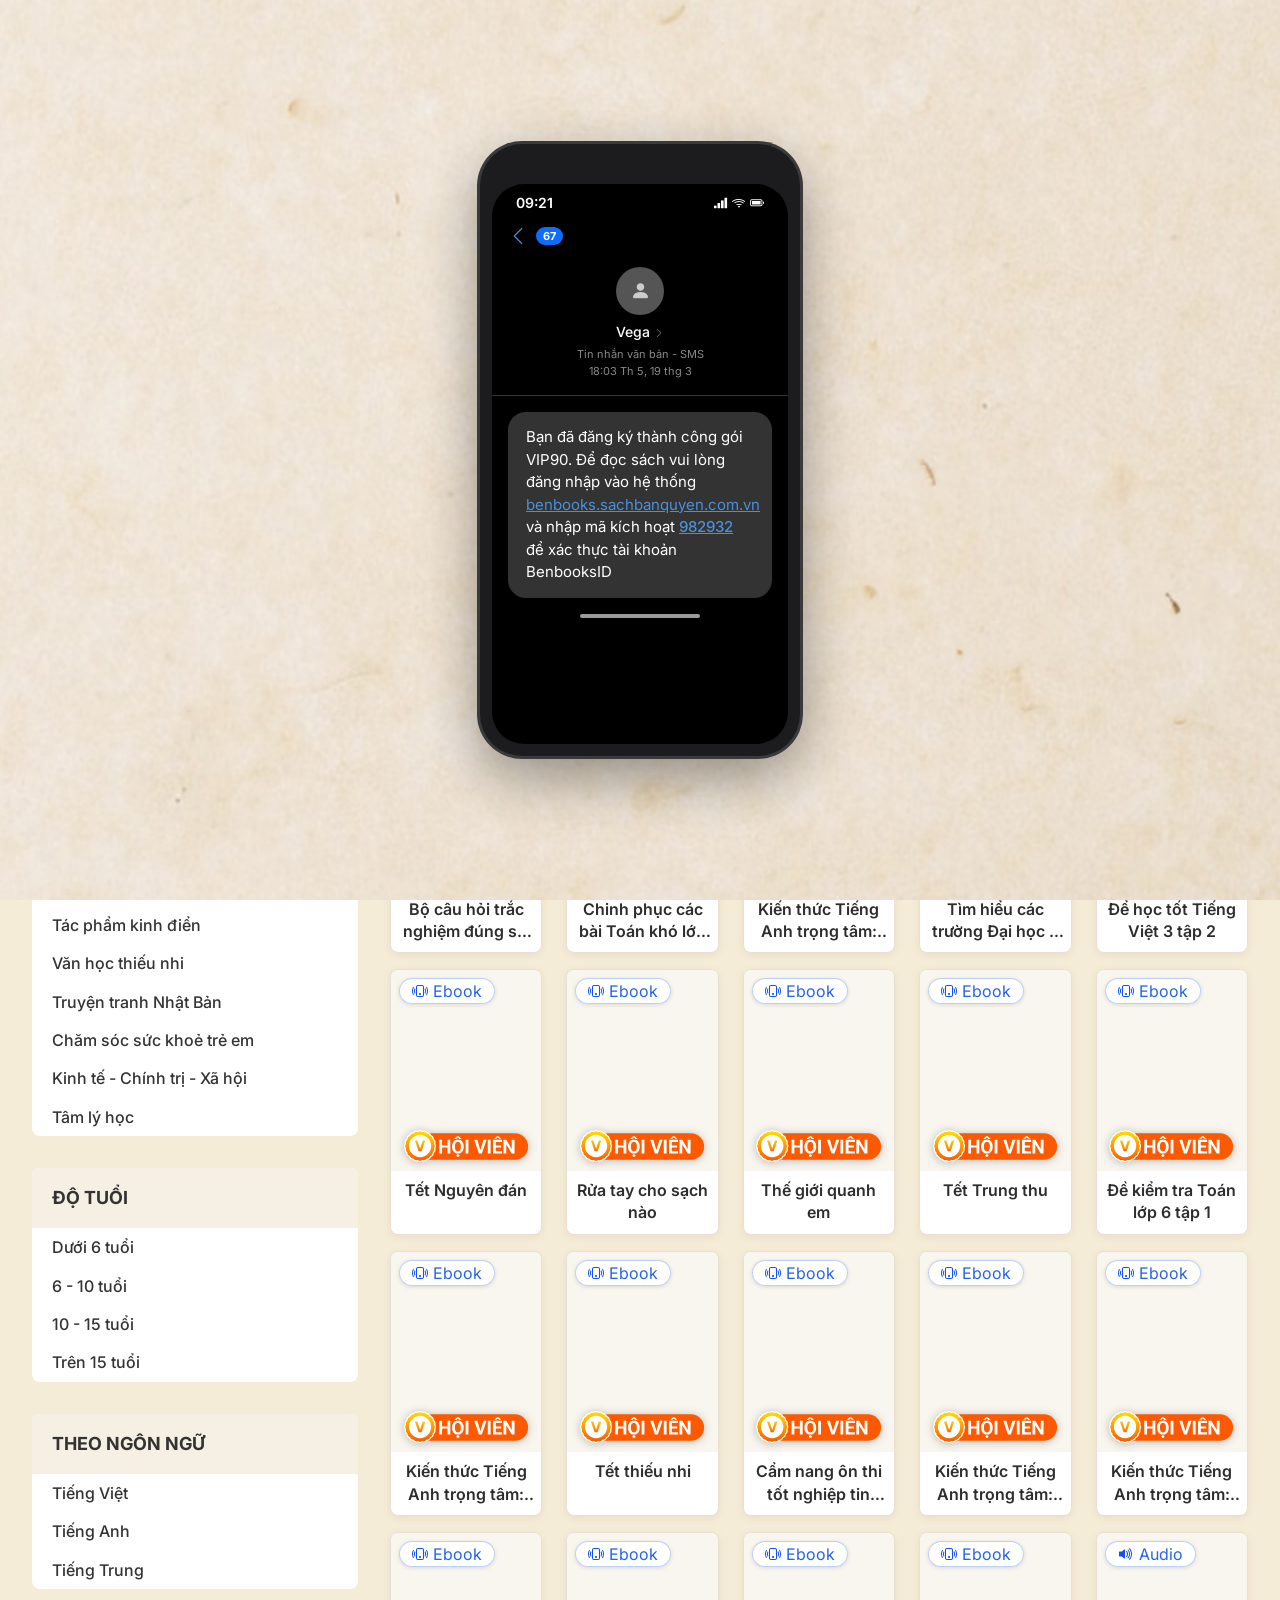
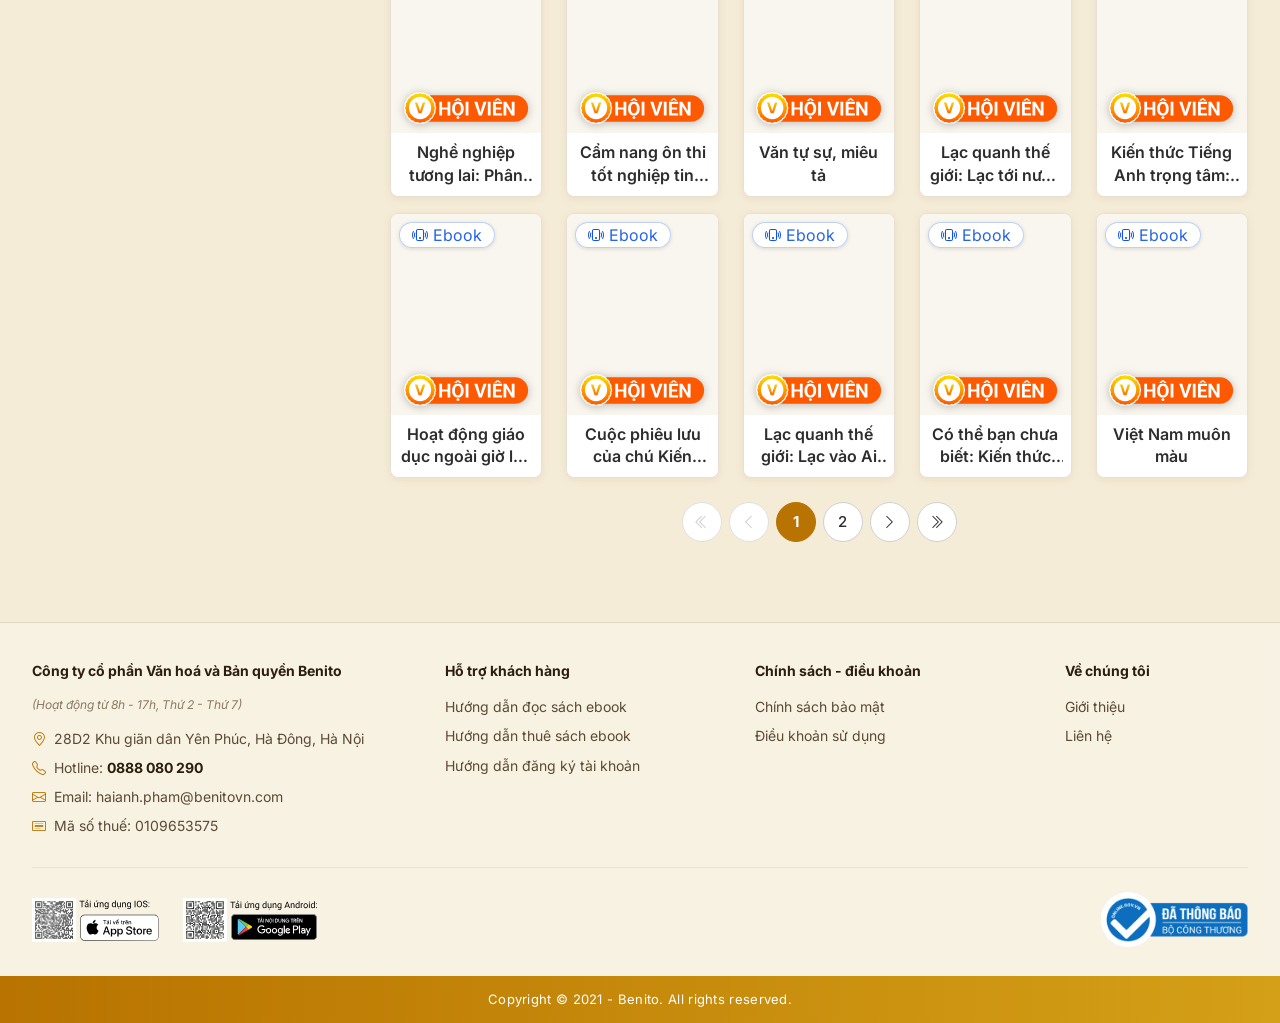
==== commit 21b979b8: "Cập nhật toàn diện giao diện BenBooks theo thiết kế Figma - Gộp homepage.html vào index.html, tích h" ====
--- a/index.html
+++ b/index.html
@@ -3,60 +3,187 @@
 <head>
   <meta charset="UTF-8">
   <meta name="viewport" content="width=device-width, initial-scale=1.0">
-  <title>BenBooks – Kích hoạt tài khoản đọc sách VIP</title>
-  <meta name="description" content="Nhận SMS kích hoạt tài khoản BenBooks VIP để truy cập hàng nghìn đầu sách Ebook và Audiobook bản quyền.">
+  <title>BenBooks – Trang Đọc Sách VIP Cá Nhân</title>
+  <meta name="description" content="Nền tảng đọc sách bản quyền dành cho hội viên VIP. Khám phá hàng nghìn đầu sách Ebook và Audiobook chất lượng cao.">
   <!-- Bootstrap 5 -->
   <link href="https://cdn.jsdelivr.net/npm/bootstrap@5.3.3/dist/css/bootstrap.min.css" rel="stylesheet">
   <!-- Google Fonts -->
   <link rel="preconnect" href="https://fonts.googleapis.com">
   <link rel="preconnect" href="https://fonts.gstatic.com" crossorigin>
-  <link href="https://fonts.googleapis.com/css2?family=Playfair+Display:wght@400;600;700;800&family=Roboto:wght@300;400;500;600;700;800&display=swap" rel="stylesheet">
+  <link href="https://fonts.googleapis.com/css2?family=Inter:wght@300;400;500;600;700;800&family=Roboto:wght@300;400;500;600;700;800&display=swap" rel="stylesheet">
   <!-- Bootstrap Icons -->
   <link href="https://cdn.jsdelivr.net/npm/bootstrap-icons@1.11.3/font/bootstrap-icons.min.css" rel="stylesheet">
   <!-- BenBooks CSS -->
   <link rel="stylesheet" href="css/variables.css">
   <link rel="stylesheet" href="css/style.css">
 </head>
-<body class="page-sms" data-page="sms">
+<body data-page="homepage">
 
-  <div class="d-flex align-items-center justify-content-center" style="min-height:100vh;">
-    <div class="iphone-mockup">
-      <div class="iphone-notch"></div>
-      <div class="iphone-screen">
-        <!-- Status bar -->
-        <div class="iphone-statusbar">
-          <span>09:21</span>
-          <span>
-            <i class="bi bi-reception-4"></i>
-            <i class="bi bi-wifi"></i>
-            <i class="bi bi-battery-full"></i>
-          </span>
+  <!-- ═══════════════════════════════════════════════════
+       SMS MOCKUP OVERLAY (shown when not logged in)
+       ═══════════════════════════════════════════════════ -->
+  <div id="smsOverlay" class="sms-overlay" style="display:none;">
+    <div class="d-flex align-items-center justify-content-center" style="min-height:100vh;">
+      <div class="iphone-mockup">
+        <div class="iphone-notch"></div>
+        <div class="iphone-screen">
+          <!-- Status bar -->
+          <div class="iphone-statusbar">
+            <span>09:21</span>
+            <span>
+              <i class="bi bi-reception-4"></i>
+              <i class="bi bi-wifi"></i>
+              <i class="bi bi-battery-full"></i>
+            </span>
+          </div>
+          <!-- Back + Contact -->
+          <div class="px-3 pb-2 d-flex align-items-center gap-2">
+            <span style="color:#4A90D9; font-size:20px;"><i class="bi bi-chevron-left"></i></span>
+            <span class="badge bg-primary rounded-pill" style="font-size:11px;">67</span>
+          </div>
+          <!-- SMS Header -->
+          <div class="iphone-sms-header">
+            <div class="sms-avatar"><i class="bi bi-person-fill"></i></div>
+            <div class="sms-sender">Vega <i class="bi bi-chevron-right" style="font-size:10px;color:#888"></i></div>
+            <div class="sms-meta">Tin nhắn văn bản - SMS<br>18:03 Th 5, 19 thg 3</div>
+          </div>
+          <!-- SMS Bubble -->
+          <div class="sms-bubble">
+            Bạn đã đăng ký thành công gói VIP90. Để đọc sách vui lòng đăng nhập vào hệ thống
+            <a href="#" onclick="closeSmsOverlay(); showActivateModal(); return false;">benbooks.sachbanquyen.com.vn</a>
+            và nhập mã kích hoạt
+            <span class="sms-code">982932</span>
+            để xác thực tài khoản BenbooksID
+          </div>
+          <!-- Home bar -->
+          <div style="flex:1"></div>
+          <div class="iphone-home-bar"></div>
         </div>
-        <!-- Back + Contact -->
-        <div class="px-3 pb-2 d-flex align-items-center gap-2">
-          <span style="color:#4A90D9; font-size:20px;"><i class="bi bi-chevron-left"></i></span>
-          <span class="badge bg-primary rounded-pill" style="font-size:11px;">67</span>
-        </div>
-        <!-- SMS Header -->
-        <div class="iphone-sms-header">
-          <div class="sms-avatar"><i class="bi bi-person-fill"></i></div>
-          <div class="sms-sender">Vega <i class="bi bi-chevron-right" style="font-size:10px;color:#888"></i></div>
-          <div class="sms-meta">Tin nhắn văn bản - SMS<br>18:03 Th 5, 19 thg 3</div>
-        </div>
-        <!-- SMS Bubble -->
-        <div class="sms-bubble">
-          Bạn đã đăng ký thành công gói VIP90. Để đọc sách vui lòng đăng nhập vào hệ thống
-          <a href="homepage.html?modal=activate" id="smsLink">benbooks.sachbanquyen.com.vn</a>
-          và nhập mã kích hoạt
-          <span class="sms-code">982932</span>
-          để xác thực tài khoản BenbooksID
-        </div>
-        <!-- Home bar -->
-        <div style="flex:1"></div>
-        <div class="iphone-home-bar"></div>
       </div>
     </div>
   </div>
 
+  <!-- ═══════════════════════════════════════════════════
+       HOMEPAGE CONTENT
+       ═══════════════════════════════════════════════════ -->
+
+  <!-- HEADER -->
+  <div id="app-header"></div>
+
+  <!-- MAIN CONTENT -->
+  <main class="container-fluid bb-container py-4">
+    <div class="row">
+
+      <!-- Sidebar -->
+      <div class="col-lg-3 col-md-4">
+        <div class="bb-sidebar mb-3" id="sidebarHomepage">
+          <!-- Rendered by JS -->
+        </div>
+      </div>
+
+      <!-- Main Content -->
+      <div class="col-lg-9 col-md-8">
+        <!-- Banner -->
+        <div class="bb-banner">
+          <img src="assets/img/banner-welcome.jpg" alt="Chào mừng đến với tủ sách Benbooks dành cho hội viên">
+        </div>
+
+        <!-- Section Title -->
+        <div class="d-flex align-items-center justify-content-between flex-wrap mb-3">
+          <h5 class="text-h5-18-b mb-0">TẤT CẢ SÁCH (<span id="bookCount">0</span>)</h5>
+        </div>
+
+        <!-- Filter Bar -->
+        <div class="bb-filter-bar">
+          <div class="bb-filter-tabs">
+            <button class="btn btn-filter-active" onclick="filterBooksHomepage('all', this)"><i class="bi bi-grid-3x3-gap me-1"></i> Tất cả</button>
+            <button class="btn btn-filter" onclick="filterBooksHomepage('Ebook', this)"><img src="assets/img/ebook-tag.svg" alt="" class="filter-icon"> Ebook</button>
+            <button class="btn btn-filter" onclick="filterBooksHomepage('Audio', this)"><img src="assets/img/audio-tag.svg" alt="" class="filter-icon"> Audio</button>
+          </div>
+          <div class="bb-sort-bar d-none d-md-flex align-items-center gap-1">
+            <span class="sort-label me-1">Sắp xếp theo:</span>
+            <a href="#" class="active" onclick="sortBooks(event, 'popular', this)">Bán chạy</a>
+            <a href="#" onclick="sortBooks(event, 'views', this)">Phổ biến</a>
+            <a href="#" onclick="sortBooks(event, 'newest', this)">Mới nhất</a>
+            <a href="#" onclick="sortBooks(event, 'price', this)">Theo giá</a>
+          </div>
+        </div>
+
+        <!-- Book Grid -->
+        <div class="row g-3" id="bookGrid">
+          <!-- Rendered by JS -->
+        </div>
+
+        <!-- Pagination -->
+        <nav class="mt-4 d-flex justify-content-center">
+          <ul class="pagination bb-pagination" id="paginationNav">
+            <!-- Rendered by JS -->
+          </ul>
+        </nav>
+      </div>
+
+    </div>
+  </main>
+
+  <!-- FOOTER -->
+  <div id="app-footer"></div>
+
+  <!-- Floating buttons -->
+  <div class="float-buttons">
+    <a href="#" class="float-btn float-btn-messenger" title="Chat Messenger">
+      <img src="assets/img/Messenger.svg" alt="Messenger">
+    </a>
+    <a href="#" class="float-btn float-btn-zalo" title="Chat Zalo">
+      <img src="assets/img/zalo.svg" alt="Zalo">
+    </a>
+    <button type="button" class="float-btn float-btn-scroll-top" id="scrollTopBtn" title="Lên đầu trang" onclick="window.scrollTo({top:0,behavior:'smooth'})">
+      <i class="bi bi-chevron-up"></i>
+    </button>
+  </div>
+
+
+  <!-- ═══════════════════════════════════════════════════
+       MODALS
+       ═══════════════════════════════════════════════════ -->
+
+  <!-- Modal Kích hoạt -->
+  <div class="modal fade modal-activate" id="modalActivate" tabindex="-1" data-bs-backdrop="static">
+    <div class="modal-dialog modal-dialog-centered custom-width-modal">
+      <div class="modal-content">
+        <div class="modal-body position-relative text-center">
+          <button type="button" class="btn-close position-absolute top-0 end-0 m-3" data-bs-dismiss="modal" aria-label="Đóng"></button>
+          <h4 class="activate-title">Truy cập vào Benbook Data</h4>
+          <button class="btn btn-activate" id="btnActivate" onclick="window.location.href='login.html'">KÍCH HOẠT TÀI KHOẢN</button>
+        </div>
+      </div>
+    </div>
+  </div>
+
+  <!-- Modal Chào mừng -->
+  <div class="modal fade modal-welcome" id="modalWelcome" tabindex="-1" data-bs-backdrop="static">
+    <div class="modal-dialog modal-dialog-centered">
+      <div class="modal-content" style="max-width:420px;margin:auto;">
+        <div class="modal-body position-relative text-center" style="padding:48px 32px 40px;">
+          <button type="button" class="btn-close position-absolute top-0 end-0 m-3" data-bs-dismiss="modal" aria-label="Đóng"></button>
+          <div class="welcome-vip-icon">
+            <img src="assets/img/vip-icon.svg" alt="VIP" style="width:64px;height:64px;">
+          </div>
+          <div class="welcome-text">Chào mừng đến với gói đọc Benbooks<br>dành cho hội viên</div>
+          <div class="time-remaining">
+            Thời Gian Còn Lại: <span class="days">31 Ngày</span>
+          </div>
+          <hr style="border-color:#e8e0ce;margin:24px 0;">
+          <button class="btn btn-brand btn-lg px-5 welcome-btn" onclick="closeWelcomeModal()">VÀO ĐỌC SÁCH</button>
+        </div>
+      </div>
+    </div>
+  </div>
+
+
+  <!-- Scripts -->
+  <script src="https://cdn.jsdelivr.net/npm/bootstrap@5.3.3/dist/js/bootstrap.bundle.min.js"></script>
+  <script src="js/data.js"></script>
+  <script src="js/components.js"></script>
+  <script src="js/app.js"></script>
 </body>
 </html>
--- a/css/variables.css
+++ b/css/variables.css
@@ -6,8 +6,8 @@
 /* ── 1. COLOR PALETTE ── */
 :root {
   /* Fonts */
-  --f-body:     'Roboto', sans-serif;
-  --f-heading:  'Playfair Display', serif;
+  --f-body:     'Inter', 'Roboto', sans-serif;
+  --f-heading:  'Inter', 'Roboto', sans-serif;
   --c-text:     #2D2D2D;
   --c-bg-paper: #F5ECD7;
 
@@ -53,129 +53,166 @@
   --transition-fast: 0.2s ease;
 }
 
-/* ── 2. TYPOGRAPHY VARIANTS (Font Roboto) ── */
-
-/* 12px */
+/* ── 2. TYPOGRAPHY SYSTEM ──
+   Khớp 1:1 với Font Styles Manager (16 styles)
+   Base: Roboto · 16px · 130% line-height
+   ─────────────────────────────────────────── */
+
+/* Font-size tokens */
+:root {
+  --fs-tini:    12px;   /* Tini */
+  --fs-small:   14px;   /* Small */
+  --fs-body:    16px;   /* Body, H6, Title, NavMenu */
+  --fs-h5:      18px;   /* H5, Button-XL */
+  --fs-h4:      20px;   /* H4 */
+  --fs-h3:      22px;   /* H3 */
+  --fs-h2:      24px;   /* H2 */
+  --fs-h1:      26px;   /* H1 Book Title */
+}
+
+/* ── 12px ── */
+
+/* Tini - 12pt - R | Regular 400 | line-height 150% */
 .text-tini-12 {
-  font-size: 12px;
+  font-size: var(--fs-tini);
   font-weight: 400;
   line-height: 1.5;
   letter-spacing: 0px;
 }
 
-/* 14px */
+/* ── 14px ── */
+
+/* Small - 14pt - R | Regular 400 | line-height 130% */
 .text-small-14 {
-  font-size: 14px;
-  font-weight: 400;
-  line-height: 1.3;
-}
-
-/* 16px – Regular */
+  font-size: var(--fs-small);
+  font-weight: 400;
+  line-height: 1.3;
+  letter-spacing: 0;
+}
+
+/* ── 16px (base) ── */
+
+/* Body - 16pt - R | Regular 400 */
 .text-body-16-r {
-  font-size: 16px;
-  font-weight: 400;
-  line-height: 1.3;
-}
-
-/* 16px – Medium */
+  font-size: var(--fs-body);
+  font-weight: 400;
+  line-height: 1.3;
+  letter-spacing: 0;
+}
+
+/* Body - 16 - M | Medium 500 */
 .text-body-16-m {
-  font-size: 16px;
+  font-size: var(--fs-body);
   font-weight: 500;
   line-height: 1.3;
-}
-
-/* 16px – Bold */
-.text-body-16-b {
-  font-size: 16px;
-  font-weight: 700;
-  line-height: 1.3;
-}
-
-/* 16px – ExtraBold (H6) */
+  letter-spacing: 0;
+}
+
+/* H6 - 16pt - ExtraB | ExtraBold 800 */
 .text-h6-16-extrab {
-  font-size: 16px;
+  font-size: var(--fs-body);
   font-weight: 800;
   line-height: 1.3;
-}
-
-/* 16px – SemiBold Title (H6) */
+  letter-spacing: 0;
+}
+
+/* H6 - Title - 16 - B | SemiBold 600 */
 .text-h6-title-16-sb {
-  font-size: 16px;
+  font-size: var(--fs-body);
   font-weight: 600;
   line-height: 1.3;
-}
-
-/* 16px – Medium NavMenu (H6) */
+  letter-spacing: 0;
+}
+
+/* H6 - NavMenu - 16 - B | Medium 500 */
 .text-h6-navmenu-16-m {
-  font-size: 16px;
+  font-size: var(--fs-body);
   font-weight: 500;
   line-height: 1.3;
   letter-spacing: 0.5px;
 }
 
-/* 16px – Bold Title Hội Viên */
+/* Title-hoi-vien | Bold 700 | letter-spacing -0.2px */
 .title-hoi-vien {
-  font-size: 16px;
+  font-size: var(--fs-body);
   font-weight: 700;
   line-height: 1.3;
   letter-spacing: -0.2px;
 }
 
-/* 18px – Regular Button XL */
+/* ── 18px ── */
+
+/* Button - XL - 18pt - SM | Bold 700 */
+.text-btn-xl-18-b {
+  font-size: var(--fs-h5);
+  font-weight: 700;
+  line-height: 1.3;
+  letter-spacing: 0;
+}
+
+/* Button - XL - 18px - R default | Regular 400 */
 .text-btn-xl-18-r {
-  font-size: 18px;
-  font-weight: 400;
-  line-height: 1.3;
-}
-
-/* 18px – Bold Button XL */
-.text-btn-xl-18-b {
-  font-size: 18px;
-  font-weight: 700;
-  line-height: 1.3;
-}
-
-/* 18px – Bold H5 */
+  font-size: var(--fs-h5);
+  font-weight: 400;
+  line-height: 1.3;
+  letter-spacing: 0;
+}
+
+/* H5 - 18 - B | Bold 700 */
 .text-h5-18-b {
-  font-size: 18px;
-  font-weight: 700;
-  line-height: 1.3;
-}
-
-/* 18px – Bold Uppercase H5 */
+  font-size: var(--fs-h5);
+  font-weight: 700;
+  line-height: 1.3;
+  letter-spacing: 0;
+}
+
+/* H5 - 18pt - B - Uppercase | Bold 700 */
 .text-h5-18-b-upp {
-  font-size: 18px;
-  font-weight: 700;
-  line-height: 1.3;
+  font-size: var(--fs-h5);
+  font-weight: 700;
+  line-height: 1.3;
+  letter-spacing: 0;
   text-transform: uppercase;
 }
 
-/* 20px – Bold H4 */
+/* ── 20px ── */
+
+/* H4 - 20pt - B | Bold 700 */
 .text-h4-20-b {
-  font-size: 20px;
-  font-weight: 700;
-  line-height: 1.3;
-}
-
-/* 22px – Bold H3 */
+  font-size: var(--fs-h4);
+  font-weight: 700;
+  line-height: 1.3;
+  letter-spacing: 0;
+}
+
+/* ── 22px ── */
+
+/* H3 - 22pt - B | Bold 700 */
 .text-h3-22-b {
-  font-size: 22px;
-  font-weight: 700;
-  line-height: 1.3;
-}
-
-/* 24px – Bold H2 */
+  font-size: var(--fs-h3);
+  font-weight: 700;
+  line-height: 1.3;
+  letter-spacing: 0;
+}
+
+/* ── 24px ── */
+
+/* H2 - 24pt - B | Bold 700 */
 .text-h2-24-b {
-  font-size: 24px;
-  font-weight: 700;
-  line-height: 1.3;
-}
-
-/* 26px – Bold H1 Book Title */
+  font-size: var(--fs-h2);
+  font-weight: 700;
+  line-height: 1.3;
+  letter-spacing: 0;
+}
+
+/* ── 26px ── */
+
+/* H1 - Booktitle - 26pt - B | Bold 700 */
 .text-h1-booktitle-26-b {
-  font-size: 26px;
-  font-weight: 700;
-  line-height: 1.3;
+  font-size: var(--fs-h1);
+  font-weight: 700;
+  line-height: 1.3;
+  letter-spacing: 0;
 }
 
 
--- a/css/style.css
+++ b/css/style.css
@@ -17,6 +17,7 @@
 
 body {
   font-family: var(--f-body);
+  font-size: 16px;
   color: var(--c-text);
   background-color: var(--c-bg-paper);
   background-image: url('../assets/img/old-paper-bg.jpg');
@@ -24,7 +25,20 @@
   background-attachment: fixed;
   background-position: center;
   min-height: 100vh;
-  padding-bottom: 2rem;
+  padding-bottom: 0;
+}
+
+/* ── LAYOUT CONTAINER ──
+   At 1440px: content max-width = 1440px, padding = 32px
+   For wider screens: container centered, sides show body bg
+   For narrower: padding decreases gracefully
+*/
+.bb-container {
+  max-width: 1440px;
+  margin-left: auto;
+  margin-right: auto;
+  padding-left: clamp(16px, 2.5vw, 32px);
+  padding-right: clamp(16px, 2.5vw, 32px);
 }
 
 a {
@@ -92,18 +106,46 @@
 .bb-header {
   background-color: var(--c-white);
   border-bottom: 2px solid var(--c-border);
-  padding: 12px 0;
+  padding: 10px 0;
   position: sticky;
   top: 0;
   z-index: 1030;
 }
 
-.bb-header .header-logo img {
-  height: 42px;
+/* Header inner: 3-column flex layout */
+.bb-header .header-inner {
+  display: flex;
+  align-items: center;
+  gap: 16px;
+  width: 100%;
+}
+
+.bb-header .header-left {
+  flex-shrink: 0;
+}
+
+.bb-header .header-center {
+  flex: 1;
+  display: flex;
+  justify-content: center;
+  min-width: 0;
+}
+
+.bb-header .header-right {
+  flex-shrink: 0;
+  display: flex;
+  align-items: center;
+  gap: 8px;
+}
+
+.bb-header .header-logo img,
+.bb-header .header-logo .header-logo-img {
+  height: 44px;
+  width: auto;
 }
 
 .bb-header .header-logo-text {
-  font-family: 'Playfair Display', serif;
+  font-family: var(--f-heading);
   font-size: 24px;
   font-weight: 800;
   color: var(--c-dark-text);
@@ -114,136 +156,277 @@
   font-size: 28px;
 }
 
+/* Search bar – constrained width, centered */
+.bb-header .header-search {
+  max-width: 500px;
+  min-width: 200px;
+  margin: 0 auto;
+}
+
 .bb-header .header-search .form-control {
-  border: 2px solid var(--c-brand);
+  border: 1.5px solid #c9b896;
   border-right: none;
-  border-radius: var(--radius-md) 0 0 var(--radius-md);
-  padding: 8px 16px;
-  font-size: 14px;
+  border-radius: 99px 0 0 99px;
+  padding: 8px 18px;
+  font-size: 14px;
+  background: #FDFAF5;
+}
+
+.bb-header .header-search .form-control::placeholder {
+  color: #b0a48c;
+  font-size: 13px;
 }
 
 .bb-header .header-search .form-control:focus {
   box-shadow: none;
   border-color: var(--c-brand);
+  background: #fff;
 }
 
 .bb-header .header-search .btn-search {
   background-color: var(--c-brand);
-  border: 2px solid var(--c-brand);
+  border: 1.5px solid var(--c-brand);
   color: #fff;
-  border-radius: 0 var(--radius-md) var(--radius-md) 0;
-  padding: 8px 14px;
+  border-radius: 0 99px 99px 0;
+  padding: 8px 16px;
+  font-size: 15px;
   transition: background var(--transition);
 }
 
 .bb-header .header-search .btn-search:hover {
   background-color: var(--c-brand-hover);
-}
-
+  border-color: var(--c-brand-hover);
+}
+
+/* Hotline */
 .bb-header .header-hotline .hotline-label {
-  font-size: 12px;
+  font-size: 11px;
   color: var(--c-hidden-text);
+  line-height: 1.2;
 }
 
 .bb-header .header-hotline .hotline-number {
   font-weight: 700;
-  font-size: 14px;
-  color: var(--c-dark-text);
-}
-
+  font-size: 15px;
+  color: var(--c-dark-text);
+  line-height: 1.2;
+}
+
+.bb-header .header-hotline .bi-telephone-fill {
+  font-size: 18px;
+}
+
+/* Gói Cước button – gradient cam/vàng + icon ảnh */
 .bb-header .btn-goi-cuoc {
-  background-color: var(--c-yellow-line);
+  background: linear-gradient(180deg, #FFD54F 0%, #FFA726 40%, #F57C00 100%);
   border: none;
   color: #fff;
   font-weight: 700;
   font-size: 14px;
-  padding: 8px 18px;
-  border-radius: var(--radius-md);
+  padding: 8px 20px;
+  border-radius: 99px;
   transition: all var(--transition);
+  text-shadow: 0 1px 2px rgba(0,0,0,0.15);
+  box-shadow: 0 2px 8px rgba(245, 124, 0, 0.35);
+  display: flex;
+  align-items: center;
+  gap: 6px;
+  white-space: nowrap;
 }
 
 .bb-header .btn-goi-cuoc:hover {
-  background-color: #e08a00;
-  box-shadow: var(--shadow-md);
-}
-
+  background: linear-gradient(180deg, #FFE082 0%, #FFB74D 40%, #EF6C00 100%);
+  box-shadow: 0 4px 14px rgba(245, 124, 0, 0.45);
+  transform: translateY(-1px);
+}
+
+.bb-header .btn-goi-cuoc .vip-icon {
+  width: 20px;
+  height: 20px;
+  flex-shrink: 0;
+}
+
+/* Tài khoản */
 .bb-header .btn-tai-khoan {
   font-size: 14px;
   font-weight: 500;
   color: var(--c-dark-text);
   text-decoration: none;
+  display: flex;
+  align-items: center;
+  gap: 4px;
+  white-space: nowrap;
+}
+
+.bb-header .btn-tai-khoan .bi-person-circle {
+  font-size: 22px;
+  color: #7a7a7a;
 }
 
 .bb-header .btn-tai-khoan:hover {
   color: var(--c-brand);
 }
 
+.bb-header .btn-tai-khoan:hover .bi-person-circle {
+  color: var(--c-brand);
+}
+
 .bb-header .header-phone-display {
   font-size: 14px;
   font-weight: 500;
   color: var(--c-dark-text);
+  display: flex;
+  align-items: center;
+  gap: 4px;
+  white-space: nowrap;
+}
+
+.bb-header .header-phone-display .bi-person-circle {
+  font-size: 22px;
+  color: #7a7a7a;
 }
 
 /* =====================================================
    SIDEBAR (.bb-sidebar)
    ===================================================== */
 .bb-sidebar {
-  background: var(--c-white);
-  border-radius: var(--radius-md);
+  display: block;
+}
+
+@media (min-width: 992px) {
+  .bb-container > .row:has(.bb-sidebar) {
+    flex-wrap: nowrap;
+    gap: 32px;
+    margin-right: 0;
+    margin-left: 0;
+  }
+  .col-lg-3:has(.bb-sidebar) {
+    width: 326px !important;
+    flex: 0 0 326px !important;
+    max-width: 326px !important;
+    padding: 0 !important;
+  }
+  .col-lg-9:has(#bookGrid),
+  .col-lg-9:has(#authorSection) {
+    width: calc(100% - 358px) !important;
+    flex: 0 0 calc(100% - 358px) !important;
+    max-width: calc(100% - 358px) !important;
+    padding: 0 !important;
+  }
+}
+@media (min-width: 768px) and (max-width: 991.98px) {
+  .bb-container > .row:has(.bb-sidebar) {
+    flex-wrap: nowrap;
+    gap: 32px;
+    margin-right: 0;
+    margin-left: 0;
+  }
+  .col-md-4:has(.bb-sidebar) {
+    width: 326px !important;
+    flex: 0 0 326px !important;
+    max-width: 326px !important;
+    padding: 0 !important;
+  }
+  .col-md-8:has(#bookGrid),
+  .col-md-8:has(#authorSection) {
+    width: calc(100% - 358px) !important;
+    flex: 0 0 calc(100% - 358px) !important;
+    max-width: calc(100% - 358px) !important;
+    padding: 0 !important;
+  }
+}
+
+.bb-sidebar-block {
+  background: #FFFFFF;
+  border-radius: 8px;
   padding: 0;
-  border: 1px solid var(--c-border);
+  border: none;
   overflow: hidden;
+  box-shadow: none;
+  margin-bottom: 32px;
 }
 
 .bb-sidebar .sidebar-title {
-  background-color: var(--c-bg-title);
-  padding: 12px 16px;
-  font-weight: 700;
-  font-size: 14px;
+  background-color: #F6EFE3;
+  padding: 16px 20px;
+  font-family: var(--f-body);
+  font-weight: 700;
+  font-size: 18px;
   text-transform: uppercase;
-  color: var(--c-secondary);
-  border-bottom: 1px solid var(--c-border-light);
+  color: #333333;
+  border-bottom: 1px solid #F6EFE3;
+  display: block;
+  margin: 0;
+}
+
+.bb-sidebar .sidebar-title::before {
+  content: none;
+}
+
+.bb-sidebar .accordion-item {
+  border: 0;
+  border-bottom: none;
+  background: transparent;
 }
 
 .bb-sidebar .accordion-button {
-  font-size: 14px;
-  font-weight: 600;
-  color: var(--c-dark-text);
-  padding: 10px 16px;
+  font-size: 16px;
+  font-weight: 500;
+  color: #333333;
+  padding: 8px 20px;
   background: transparent;
   box-shadow: none;
+  line-height: 1.4;
 }
 
 .bb-sidebar .accordion-button:not(.collapsed) {
-  color: var(--c-brand);
+  color: #C17200;
   background: transparent;
+  font-weight: 700;
+}
+
+.bb-sidebar .accordion-button:not(.collapsed)::before {
+  content: none;
 }
 
 .bb-sidebar .accordion-button::after {
   width: 14px;
   height: 14px;
   background-size: 14px;
+  margin-left: auto;
+  flex-shrink: 0;
 }
 
 .bb-sidebar .accordion-body {
-  padding: 0 16px 8px;
+  padding: 0 20px 16px 20px;
+  background: transparent;
 }
 
 .bb-sidebar .sidebar-link {
   display: block;
-  padding: 6px 0 6px 16px;
-  font-size: 13px;
-  color: var(--c-dark-text);
+  padding: 5px 8px 5px 16px;
+  font-size: 16px;
+  color: #4a3828;
   text-decoration: none;
-  border-left: 2px solid var(--c-border-light);
+  border-left: 2px solid #ddd0bc;
   transition: all var(--transition-fast);
-}
-
-.bb-sidebar .sidebar-link:hover,
+  line-height: 1.4;
+}
+
+.bb-sidebar .sidebar-link:hover {
+  color: var(--c-brand);
+  border-left-color: var(--c-brand);
+  background-color: #fff8ec;
+  padding-left: 20px;
+  text-decoration: none;
+}
+
 .bb-sidebar .sidebar-link.active {
   color: var(--c-brand);
   border-left-color: var(--c-brand);
-  background-color: var(--c-brand-light);
+  background-color: #fff3e0;
+  padding-left: 20px;
+  font-weight: 600;
   text-decoration: none;
 }
 
@@ -255,14 +438,31 @@
 }
 
 .bb-sidebar .topic-list li {
-  padding: 6px 16px;
-  border-bottom: 1px solid var(--c-border-light);
+  padding: 8px 20px;
+  border-bottom: none;
+  display: flex;
+  align-items: center;
+}
+
+.bb-sidebar .topic-list li:has(.see-more) {
+  justify-content: center;
+}
+
+.bb-sidebar .topic-list li::before {
+  content: none;
 }
 
 .bb-sidebar .topic-list li a {
-  font-size: 13px;
-  color: var(--c-dark-text);
+  font-weight: 500;
+  font-size: 16px;
+  color: #333333;
   text-decoration: none;
+  flex: 1;
+  line-height: 1.4;
+}
+
+.bb-sidebar .topic-list li:has(.see-more) a {
+  flex: none;
 }
 
 .bb-sidebar .topic-list li a:hover {
@@ -270,15 +470,19 @@
 }
 
 .bb-sidebar .topic-list .see-more {
-  color: var(--c-brand);
-  font-weight: 500;
+  color: #C17200;
+  font-weight: 700;
+  font-size: 16px;
+  display: inline-flex;
+  align-items: center;
+  gap: 4px;
 }
 
 /* =====================================================
    BANNER (.bb-banner)
    ===================================================== */
 .bb-banner {
-  margin-bottom: 1.5rem;
+  margin-bottom: 32px;
 }
 
 .bb-banner img {
@@ -298,7 +502,7 @@
   min-height: 160px;
   display: flex;
   align-items: center;
-  margin-bottom: 20px;
+  margin-bottom: 32px;
 }
 
 .bb-banner-placeholder::before {
@@ -313,7 +517,7 @@
 }
 
 .bb-banner-placeholder h2 {
-  font-family: 'Playfair Display', serif;
+  font-family: var(--f-heading);
   font-size: 28px;
   font-weight: 700;
   text-shadow: 1px 2px 4px rgba(0, 0, 0, 0.3);
@@ -331,16 +535,30 @@
   justify-content: space-between;
   flex-wrap: wrap;
   gap: 12px;
-  margin-bottom: 20px;
+  margin-bottom: 32px;
 }
 
 .bb-filter-tabs .btn {
   border-radius: 99px;
-  padding: 6px 18px;
-  font-size: 13px;
+  padding: 4px 16px;
+  font-size: 16px;
   font-weight: 500;
-  margin-right: 6px;
+  margin-right: 8px;
   transition: all var(--transition-fast);
+  display: inline-flex;
+  align-items: center;
+  gap: 6px;
+}
+
+.bb-filter-tabs .filter-icon {
+  width: 20px;
+  height: 20px;
+  vertical-align: middle;
+}
+
+/* Đổi icon SVG sang màu nâu brand cho btn-filter */
+.bb-filter-tabs .btn-filter .filter-icon {
+  filter: sepia(1) saturate(3) hue-rotate(5deg) brightness(0.7);
 }
 
 .bb-filter-tabs .btn-filter-active {
@@ -349,32 +567,42 @@
   color: #fff;
 }
 
+.bb-filter-tabs .btn-filter-active .filter-icon {
+  filter: brightness(0) invert(1);
+}
+
 .bb-filter-tabs .btn-filter {
   background: var(--c-white);
-  border: 1px solid var(--c-border);
-  color: var(--c-dark-text);
+  border: 1.5px solid var(--c-brand);
+  color: var(--c-brand);
 }
 
 .bb-filter-tabs .btn-filter:hover {
-  border-color: var(--c-brand);
-  color: var(--c-brand);
+  background: var(--c-brand-light);
 }
 
 .bb-sort-bar {
-  font-size: 13px;
-  color: var(--c-dark-text);
+  font-size: 15px;
+  color: #333333;
+}
+
+.bb-sort-bar .sort-label {
+  font-weight: 700;
+  color: #2c1e0f;
 }
 
 .bb-sort-bar a {
-  color: var(--c-hidden-text);
+  color: #333333;
+  font-weight: 500;
   text-decoration: none;
   padding: 4px 8px;
-  transition: color var(--transition-fast);
+  transition: all var(--transition-fast);
 }
 
 .bb-sort-bar a:hover,
 .bb-sort-bar a.active {
-  color: var(--c-brand);
+  color: #2c1e0f;
+  font-weight: 600;
   text-decoration: none;
 }
 
@@ -382,10 +610,11 @@
    BOOK CARD (.bb-book-card)
    ===================================================== */
 .bb-book-card {
-  background: var(--c-white);
+  background: #FFFFFF;
   border-radius: var(--radius-md);
   overflow: hidden;
-  border: 1px solid var(--c-border-light);
+  border: 1px solid #e8e0d4;
+  box-shadow: 0 2px 8px rgba(100, 70, 30, 0.08);
   transition: transform var(--transition), box-shadow var(--transition);
   cursor: pointer;
   height: 100%;
@@ -394,108 +623,137 @@
 }
 
 .bb-book-card:hover {
-  transform: translateY(-4px);
-  box-shadow: var(--shadow-hover);
+  transform: translateY(-5px);
+  box-shadow: 0 10px 28px rgba(100, 70, 30, 0.16);
 }
 
 .bb-book-card .book-cover-wrap {
   position: relative;
   aspect-ratio: 3/4;
   overflow: hidden;
-  background: #f5f0e5;
-}
-
-.bb-book-card .book-cover-wrap img {
-  width: 100%;
-  height: 100%;
-  object-fit: cover;
-  transition: transform var(--transition);
-}
-
-.bb-book-card:hover .book-cover-wrap img {
-  transform: scale(1.03);
-}
-
-/* Tag Ebook / Audio overlay */
+  background: #f9f6f0;
+  display: flex;
+  align-items: center;
+  justify-content: center;
+}
+
+/* Cover dùng background-image (rendered by JS) */
+.bb-book-card .book-cover-wrap[style*="background-image"] {
+  background-size: cover !important;
+  background-repeat: no-repeat;
+  background-position: center;
+}
+
+/* Tag Ebook / Audio – pill shape, góc trên trái */
 .bb-book-card .book-type-tag {
   position: absolute;
   top: 8px;
   left: 8px;
-  padding: 3px 10px;
+  padding: 0 12px;
   border-radius: 99px;
-  font-size: 11px;
-  font-weight: 600;
-  display: flex;
-  align-items: center;
-  gap: 4px;
-  z-index: 2;
+  font-size: 16px;
+  font-weight: 400;
+  display: flex;
+  align-items: center;
+  gap: 5px;
+  z-index: 3;
+  backdrop-filter: blur(4px);
+  box-shadow: 0 1px 4px rgba(0,0,0,0.12);
+}
+
+.bb-book-card .book-type-tag .tag-icon {
+  width: 16px;
+  height: 16px;
 }
 
 .bb-book-card .book-type-tag.tag-ebook {
-  background: rgba(255, 255, 255, 0.9);
-  color: var(--c-brand);
-  border: 1px solid var(--c-brand);
+  background: rgba(255, 255, 255, 0.92);
+  color: #2563EB;
+  border: 1px solid rgba(37, 99, 235, 0.3);
 }
 
 .bb-book-card .book-type-tag.tag-audio {
-  background: rgba(76, 175, 80, 0.9);
-  color: #fff;
-}
-
-.bb-book-card .book-type-tag .tag-icon {
-  width: 14px;
-  height: 14px;
-}
-
-/* Tag HỘI VIÊN overlay (bottom of cover) */
+  background: rgba(255, 255, 255, 0.92);
+  color: #2563EB;
+  border: 1px solid rgba(37, 99, 235, 0.3);
+}
+
+/* VIP tag – SVG positioned at bottom-center of cover */
 .bb-book-card .book-vip-tag {
   position: absolute;
-  bottom: 0;
+  bottom: 8px;
   left: 0;
   right: 0;
-  background: linear-gradient(135deg, rgba(184, 115, 0, 0.9), rgba(212, 160, 23, 0.9));
-  color: #fff;
-  text-align: center;
-  padding: 5px 8px;
-  font-size: 11px;
-  font-weight: 700;
-  text-transform: uppercase;
-  letter-spacing: 1px;
-  display: flex;
-  align-items: center;
+  display: flex;
   justify-content: center;
-  gap: 4px;
-}
-
-.bb-book-card .book-vip-tag .vip-icon {
-  width: 16px;
-  height: 16px;
-}
-
+  align-items: center;
+  z-index: 3;
+  pointer-events: none;
+}
+
+.bb-book-card .vip-tag-img {
+  height: 34px;
+  width: auto;
+  display: block;
+  filter: drop-shadow(0 1px 4px rgba(0,0,0,0.25));
+}
+
+/* Book card row */
+.bb-books-row {
+  display: flex;
+  flex-wrap: wrap;
+  gap: 24px;
+  row-gap: 16px;
+}
+
+/* Book card column – 5 per row responsive */
+.bb-book-card-col {
+  flex: 0 0 calc((100% - 96px) / 5);
+  max-width: calc((100% - 96px) / 5);
+  padding: 0;
+  margin-bottom: 0;
+}
 .bb-book-card .book-info {
-  padding: 10px 12px 14px;
+  padding: 8px 8px 10px;
   flex: 1;
   display: flex;
   flex-direction: column;
+  gap: 2px;
 }
 
 .bb-book-card .book-title {
-  font-size: 13px;
+  font-family: var(--f-body);
+  font-size: 16px;
   font-weight: 600;
+  color: var(--c-dark-text);
   line-height: 1.4;
-  color: var(--c-dark-text);
   display: -webkit-box;
   -webkit-line-clamp: 2;
+  line-clamp: 2;
   -webkit-box-orient: vertical;
   overflow: hidden;
-  margin-bottom: 4px;
+  margin: 0;
+  text-align: center;
 }
 
 .bb-book-card .book-author {
-  font-size: 11px;
-  color: var(--c-hidden-text);
+  font-size: 16px;
+  color: #888;
+  white-space: nowrap;
+  overflow: hidden;
+  text-overflow: ellipsis;
+  margin: 0;
+  text-align: center;
+}
+
+.bb-book-card .book-price {
+  font-size: 16px;
+  font-weight: 700;
+  color: var(--c-brand);
   margin-top: auto;
-}
+  padding-top: 2px;
+}
+
 
 /* =====================================================
    MODAL OVERRIDES
@@ -537,39 +795,52 @@
 /* Modal Welcome */
 .modal-welcome .modal-body {
   text-align: center;
-  padding: 36px 32px;
-}
-
-.modal-welcome .vip-icon-circle {
-  width: 56px;
-  height: 56px;
-  background: var(--c-brand);
-  border-radius: 50%;
-  display: flex;
-  align-items: center;
-  justify-content: center;
-  margin: 0 auto 20px;
+  padding: 48px 32px 40px;
+}
+
+.modal-welcome .welcome-vip-icon {
+  margin-bottom: 24px;
+}
+
+.modal-welcome .welcome-text {
+  font-size: 18px;
+  font-weight: 600;
+  color: var(--c-dark-text);
+  margin-bottom: 20px;
+  line-height: 1.5;
+}
+
+.modal-welcome .time-remaining {
+  font-size: 20px;
+  font-weight: 700;
+  margin-bottom: 0;
+}
+
+.modal-welcome .time-remaining .days {
+  color: var(--c-yellow-line);
   font-size: 24px;
-  color: #fff;
-  font-weight: 800;
-}
-
-.modal-welcome .welcome-text {
-  font-size: 16px;
-  font-weight: 600;
-  color: var(--c-dark-text);
-  margin-bottom: 16px;
-  line-height: 1.5;
-}
-
-.modal-welcome .time-remaining {
+}
+
+.modal-welcome .welcome-btn {
+  border-radius: 99px;
   font-size: 18px;
   font-weight: 700;
-}
-
-.modal-welcome .time-remaining .days {
-  color: var(--c-price);
-  font-size: 22px;
+  padding: 14px 48px;
+  white-space: nowrap;
+}
+
+/* SMS Overlay — full screen over homepage */
+.sms-overlay {
+  position: fixed;
+  top: 0;
+  left: 0;
+  right: 0;
+  bottom: 0;
+  z-index: 2000;
+  background: var(--c-bg-paper);
+  background-image: url('../assets/img/old-paper-bg.jpg');
+  background-size: cover;
+  background-position: center;
 }
 
 /* =====================================================
@@ -784,552 +1055,816 @@
   color: var(--c-dark-text);
 }
 
-/* Book detail hero */
+/* =====================================================
+   BOOK DETAIL PAGE
+   ===================================================== */
+
+/* Hero card */
 .book-detail-hero {
   background: var(--c-white);
+  border-radius: var(--radius-lg);
+  padding: 24px;
+  margin-bottom: 20px;
+  border: 1px solid var(--c-border-light);
+}
+.book-detail-hero > .row > [class*="col-"]:last-child {
+  padding-left: 32px;
+}
+
+/* Cover with arrows */
+.detail-cover-main {
+  aspect-ratio: 3/4;
   border-radius: var(--radius-md);
-  padding: 24px;
-  margin-bottom: 24px;
-  border: 1px solid var(--c-border-light);
-}
-
-.book-detail-cover {
-  border-radius: var(--radius-md);
+  background-size: cover;
+  background-position: center;
+  position: relative;
   overflow: hidden;
-  position: relative;
-  background: #f5f0e5;
-}
-
-.book-detail-cover img {
-  width: 100%;
-  display: block;
-}
-
-.book-detail-thumbs {
+}
+.detail-cover-main .book-type-tag {
+  position: absolute;
+  top: 12px;
+  left: 12px;
+  font-size: 16px;
+  z-index: 3;
+}
+.detail-cover-main .book-vip-tag {
+  position: absolute;
+  bottom: 12px;
+  left: 0;
+  right: 0;
+  display: flex;
+  justify-content: center;
+}
+.cover-arrow {
+  position: absolute;
+  top: 50%;
+  transform: translateY(-50%);
+  width: 36px;
+  height: 36px;
+  border-radius: 50%;
+  border: none;
+  background: rgba(255,255,255,0.7);
+  color: #666;
+  font-size: 16px;
+  cursor: pointer;
+  display: flex;
+  align-items: center;
+  justify-content: center;
+  z-index: 5;
+  transition: all var(--transition-fast);
+}
+.cover-arrow:hover { background: #fff; color: #333; }
+.cover-arrow-left { left: 8px; }
+.cover-arrow-right { right: 8px; }
+
+/* Thumbnails row */
+.detail-thumbs-row {
   display: flex;
   gap: 8px;
   margin-top: 12px;
 }
-
-.book-detail-thumbs img {
-  width: 56px;
-  height: 70px;
-  object-fit: cover;
-  border-radius: var(--radius-sm);
-  border: 2px solid transparent;
+.thumb-item {
+  width: 80px;
+  height: 80px;
+  border-radius: var(--radius-md);
+  border: 2px solid var(--c-border-light);
+  background-size: cover;
+  background-position: center;
   cursor: pointer;
   transition: border-color var(--transition-fast);
-}
-
-.book-detail-thumbs img:hover,
-.book-detail-thumbs img.active {
+  flex-shrink: 0;
+}
+.thumb-item.active {
   border-color: var(--c-brand);
 }
-
-/* Book detail info */
-.book-detail-info h1 {
-  font-size: 22px;
+.thumb-item:hover {
+  border-color: var(--c-brand);
+}
+.thumb-item.thumb-more {
+  background: #f5f0e5;
+  display: flex;
+  align-items: center;
+  justify-content: center;
+  font-size: 11px;
+  color: #666;
+  text-align: center;
+  line-height: 1.3;
+  padding: 4px;
+}
+.thumb-item.thumb-action {
+  background: #fff;
+  border: 1px solid var(--c-border);
+  display: flex;
+  flex-direction: column;
+  align-items: center;
+  justify-content: center;
+  gap: 4px;
+  font-size: 11px;
+  color: #666;
+}
+.thumb-action-icon {
+  width: 28px;
+  height: 28px;
+}
+
+/* Info column */
+.detail-info-col {
+  padding-top: 0;
+}
+.detail-title {
+  font-size: 24px;
   font-weight: 700;
   line-height: 1.35;
   color: var(--c-dark-text);
   margin-bottom: 4px;
 }
-
-.book-detail-info .subtitle {
+.detail-subtitle {
+  font-size: 16px;
+  font-weight: 600;
+  color: var(--c-dark-text);
+  margin-bottom: 16px;
+}
+.detail-stats {
+  display: flex;
+  align-items: center;
+  gap: 8px;
   font-size: 14px;
   color: var(--c-hidden-text);
-  margin-bottom: 12px;
-}
-
-.book-detail-info .rating-row {
-  display: flex;
-  align-items: center;
-  gap: 12px;
-  font-size: 13px;
+  margin-bottom: 16px;
+  flex-wrap: wrap;
+}
+.detail-stats b {
+  color: var(--c-dark-text);
+  font-weight: 700;
+}
+.detail-rating {
+  font-weight: 700;
+  color: var(--c-dark-text);
+  font-size: 16px;
+}
+.stars-yellow {
+  color: var(--c-yellow-line);
+  font-size: 16px;
+}
+.stat-sep {
+  color: var(--c-border);
+  margin: 0 4px;
+}
+.detail-share {
+  margin-left: auto;
+  width: 36px;
+  height: 36px;
+  border-radius: 50%;
+  background: #f0f0f0;
+  display: flex;
+  align-items: center;
+  justify-content: center;
+  color: #666;
+  font-size: 16px;
+}
+.detail-share:hover {
+  background: #e0e0e0;
+  color: #333;
+}
+.info-row {
+  font-size: 14px;
+  color: var(--c-dark-text);
+  margin-bottom: 8px;
+}
+.info-label {
   color: var(--c-hidden-text);
-  margin-bottom: 12px;
-}
-
-.book-detail-info .rating-row .stars {
-  color: var(--c-yellow-line);
-}
-
-.book-detail-info .category-tags {
-  margin-bottom: 12px;
-}
-
-.book-detail-info .category-tags span {
-  font-size: 13px;
-  color: var(--c-hidden-text);
-}
-
-.book-detail-info .category-tags a {
-  font-size: 13px;
+}
+.cat-link {
   color: var(--c-brand);
-}
-
-/* VIP badge in detail */
+  font-size: 14px;
+  margin-right: 8px;
+}
 .goi-cuoc-badge {
   display: inline-block;
   padding: 4px 14px;
   background: var(--c-brand);
   color: #fff;
   font-weight: 700;
-  font-size: 12px;
+  font-size: 13px;
   border-radius: 99px;
   text-transform: uppercase;
 }
-
-/* Price display */
-.book-price {
-  font-size: 14px;
-  color: var(--c-dark-text);
-  margin-bottom: 14px;
-}
-
-.book-price .price-amount {
+.price-amount {
   font-size: 20px;
   font-weight: 700;
   color: var(--c-price);
 }
-
-/* Format chooser */
-.format-chooser {
+.detail-hr {
+  border-style: dashed;
+  border-color: var(--c-border);
+  margin: 16px 0;
+}
+.detail-format-label {
+  font-size: 15px;
+  font-weight: 600;
+  color: var(--c-dark-text);
+  margin-bottom: 12px;
+}
+
+/* Format chooser — large icon cards */
+.detail-format-chooser {
   display: flex;
   gap: 12px;
-  margin: 16px 0;
-}
-
-.format-chooser .format-item {
+  margin-bottom: 20px;
+}
+.fmt-item {
   text-align: center;
-  padding: 10px 16px;
+  padding: 12px 16px;
+  border: 1.5px solid var(--c-border);
+  border-radius: var(--radius-md);
+  cursor: pointer;
+  font-size: 13px;
+  color: var(--c-dark-text);
+  transition: all var(--transition-fast);
+  min-width: 80px;
+}
+.fmt-item:hover {
+  border-color: var(--c-brand);
+}
+.fmt-item.active {
+  border-color: var(--c-brand);
+  background: var(--c-brand-light);
+  color: var(--c-brand);
+}
+.fmt-icon {
+  width: 40px;
+  height: 40px;
+  display: block;
+  margin: 0 auto 8px;
+}
+.detail-action-btn {
+  border-radius: var(--radius-md);
+}
+
+/* Author + Publisher card */
+.detail-author-pub {
+  background: var(--c-white);
+  border-radius: var(--radius-lg);
+  padding: 20px 24px;
+  margin-bottom: 20px;
+  border: 1px solid var(--c-border-light);
+  display: flex;
+}
+.ap-left, .ap-right {
+  flex: 1;
+  padding: 8px 0;
+}
+.ap-divider {
+  width: 1px;
+  background: var(--c-border);
+  margin: 0 24px;
+  align-self: stretch;
+}
+.ap-label {
+  font-size: 12px;
+  color: var(--c-hidden-text);
+  margin-bottom: 8px;
+}
+.ap-avatar-wrap {
+  position: relative;
+  flex-shrink: 0;
+}
+.ap-avatar {
+  width: 44px;
+  height: 44px;
+  border-radius: 50%;
+  object-fit: cover;
+}
+.ap-verified {
+  position: absolute;
+  bottom: -2px;
+  right: -2px;
+  color: var(--c-success);
+  font-size: 14px;
+  background: #fff;
+  border-radius: 50%;
+}
+.ap-name {
+  font-weight: 700;
+  font-size: 15px;
+  color: var(--c-dark-text);
+}
+.ap-role {
+  font-size: 12px;
+  color: var(--c-hidden-text);
+}
+.ap-detail-btn {
+  border-radius: 99px;
+  font-size: 13px;
+  padding: 6px 20px;
+  margin-left: auto;
+  align-self: center;
+  white-space: nowrap;
+  background: #FFF5E6;
+  border-color: var(--c-brand);
+  color: var(--c-brand);
+}
+.ap-pub-logo {
+  width: 44px;
+  height: 44px;
+  border-radius: var(--radius-md);
+  object-fit: contain;
+}
+.ap-verified-text {
+  font-size: 12px;
+  color: var(--c-success);
+}
+
+/* Publishing Info — 2-col table */
+.detail-pub-info {
+  background: var(--c-white);
+  border-radius: var(--radius-lg);
+  margin-bottom: 20px;
+  border: 1px solid var(--c-border-light);
+  overflow: hidden;
+}
+.pub-heading {
+  background: #FFF5E6;
+  padding: 14px 24px;
+  font-weight: 700;
+  font-size: 14px;
+  text-transform: uppercase;
+  color: var(--c-dark-text);
+}
+.pub-table {
+  width: 100%;
+  border-collapse: collapse;
+}
+.pub-table tr {
+  border-bottom: 1px solid var(--c-border-light);
+}
+.pub-table tr:last-child {
+  border-bottom: none;
+}
+.pub-table td {
+  padding: 10px 12px;
+  font-size: 14px;
+  vertical-align: middle;
+}
+.pub-icon {
+  width: 28px;
+  color: var(--c-hidden-text);
+  text-align: center;
+  font-size: 14px;
+}
+.pub-dt {
+  font-weight: 700;
+  color: var(--c-dark-text);
+  white-space: nowrap;
+  width: 120px;
+}
+.pub-dd {
+  color: var(--c-dark-text);
+}
+/* Vertical divider between left and right columns */
+.pub-table td:nth-child(4) {
+  border-left: 1px solid var(--c-border-light);
+}
+
+/* Tabs: Giới thiệu / Mục lục */
+.detail-tabs-card {
+  background: var(--c-white);
+  border-radius: var(--radius-lg);
+  padding: 0;
+  margin-bottom: 20px;
+  border: 1px solid var(--c-border-light);
+  overflow: hidden;
+}
+.detail-tabs-card .nav-tabs {
+  border-bottom: 2px solid var(--c-border-light);
+  padding: 0 24px;
+  background: #FEFCF8;
+}
+.detail-tabs-card .nav-tabs .nav-link {
+  border: none;
+  color: var(--c-hidden-text);
+  font-weight: 600;
+  font-size: 15px;
+  text-transform: uppercase;
+  padding: 14px 20px;
+  border-bottom: 3px solid transparent;
+  margin-bottom: -2px;
+}
+.detail-tabs-card .nav-tabs .nav-link.active {
+  color: var(--c-brand);
+  border-bottom-color: var(--c-brand);
+  background: transparent;
+}
+.detail-tabs-card .tab-content {
+  padding: 24px;
+  font-size: 15px;
+  line-height: 1.8;
+  color: var(--c-dark-text);
+}
+.see-more-link {
+  color: var(--c-brand);
+  font-size: 14px;
+  font-weight: 500;
+  cursor: pointer;
+}
+.see-more-link:hover {
+  text-decoration: underline;
+}
+
+/* Comments */
+.detail-comments-card {
+  background: var(--c-white);
+  border-radius: var(--radius-lg);
+  margin-bottom: 24px;
+  border: 1px solid var(--c-border-light);
+  overflow: hidden;
+}
+.comments-heading {
+  background: #FFF5E6;
+  padding: 14px 24px;
+  font-weight: 700;
+  font-size: 14px;
+  text-transform: uppercase;
+  color: var(--c-dark-text);
+}
+.detail-comments-card .comment-form {
+  padding: 0 24px 24px;
+}
+.detail-comments-card .comment-form textarea {
   border: 1px solid var(--c-border);
   border-radius: var(--radius-md);
-  cursor: pointer;
-  font-size: 12px;
-  color: var(--c-dark-text);
-  transition: all var(--transition-fast);
-  min-width: 56px;
-}
-
-.format-chooser .format-item:hover,
-.format-chooser .format-item.active {
+  resize: none;
+  font-size: 14px;
+  padding: 12px 16px;
+}
+.detail-comments-card .comment-form textarea:focus {
   border-color: var(--c-brand);
-  color: var(--c-brand);
-  background: var(--c-brand-light);
-}
-
-.format-chooser .format-item .format-icon {
-  font-size: 20px;
-  margin-bottom: 4px;
-  display: block;
-}
-
-/* Format tabs */
-.format-tabs .nav-link {
-  color: var(--c-hidden-text);
-  font-size: 13px;
-  font-weight: 500;
-  padding: 6px 14px;
-  border: 1px solid var(--c-border);
-  border-radius: 99px;
-  margin-right: 6px;
-}
-
-.format-tabs .nav-link.active {
-  background-color: var(--c-brand);
-  border-color: var(--c-brand);
-  color: #fff;
-}
-
-/* Benefits list */
-.benefits-list {
-  list-style: none;
-  padding: 0;
-  margin: 16px 0;
-  font-size: 13px;
-}
-
-.benefits-list li {
-  padding: 4px 0;
-  color: var(--c-dark-text);
-}
-
-.benefits-list li::before {
-  content: '✅';
-  margin-right: 8px;
-}
-
-/* VIP info box (sidebar) */
-.vip-info-box {
-  background: linear-gradient(135deg, #FFF9E8, #FFF3D0);
-  border: 1px solid var(--c-yellow-line);
-  border-radius: var(--radius-md);
-  padding: 20px;
-  margin-bottom: 20px;
-}
-
-.vip-info-box .vip-icon {
-  width: 36px;
-  height: 36px;
-  background: var(--c-brand);
-  border-radius: 50%;
-  display: flex;
-  align-items: center;
-  justify-content: center;
-  color: #fff;
-  font-weight: 800;
-  font-size: 16px;
-  margin-bottom: 12px;
-}
-
-.vip-info-box p {
-  font-size: 13px;
-  color: var(--c-dark-text);
-  line-height: 1.5;
-  margin-bottom: 14px;
-}
-
-/* Author section */
-.author-section {
-  display: flex;
-  align-items: center;
+  box-shadow: 0 0 0 2px var(--c-brand-light);
+}
+
+/* Comment items */
+.cmt-item {
+  display: flex;
   gap: 12px;
-  padding: 16px 0;
-  border-bottom: 1px solid var(--c-border-light);
-  margin-bottom: 20px;
-}
-
-.author-avatar {
-  width: 48px;
-  height: 48px;
+  padding: 16px 24px;
+}
+.cmt-avatar {
+  width: 32px;
+  height: 32px;
   border-radius: 50%;
   background: var(--c-brand-light);
   border: 2px solid var(--c-brand);
   display: flex;
   align-items: center;
   justify-content: center;
-  font-weight: 700;
+  font-weight: 600;
   color: var(--c-brand);
-  font-size: 18px;
+  font-size: 13px;
   flex-shrink: 0;
 }
-
-.author-info .author-name {
+.cmt-user {
+  font-weight: 700;
+  font-size: 14px;
+  color: var(--c-dark-text);
+}
+.cmt-text {
+  font-size: 14px;
+  color: var(--c-hidden-text);
+  margin-top: 4px;
+  line-height: 1.5;
+}
+.cmt-meta {
+  margin-top: 4px;
+  font-size: 12px;
+}
+.cmt-reply-link {
+  color: var(--c-link);
+  font-size: 12px;
+}
+.cmt-time {
+  color: var(--c-hidden-text);
+  font-size: 12px;
+}
+.cmt-reply-box {
+  margin-left: 44px;
+  margin-top: 12px;
+  padding: 16px;
+  background: #f5f2eb;
+  border-radius: var(--radius-md);
+}
+.cmt-reply-avatar {
+  width: 24px;
+  height: 24px;
+  border-radius: var(--radius-sm);
+}
+.cmt-reply-name {
+  font-weight: 700;
+  font-size: 14px;
+  color: var(--c-dark-text);
+}
+.cmt-badge {
+  display: inline-block;
+  padding: 2px 10px;
+  border: 1.5px solid var(--c-brand);
+  color: var(--c-brand);
+  font-size: 11px;
   font-weight: 600;
-  font-size: 15px;
-  color: var(--c-dark-text);
-}
-
-.author-info .author-meta {
-  font-size: 12px;
+  border-radius: 99px;
+}
+.cmt-reply-text {
+  font-size: 14px;
   color: var(--c-hidden-text);
-}
-
-/* Publishing info */
-.publishing-info {
-  background: var(--c-white);
-  border-radius: var(--radius-md);
-  padding: 20px;
+  line-height: 1.5;
+}
+
+/* Suggested section — full width */
+.suggested-section {
+  background: var(--c-bg-paper);
+  padding: 32px 0 40px;
+}
+
+/* Related books sections */
+.related-books-section {
   margin-bottom: 24px;
-  border: 1px solid var(--c-border-light);
-}
-
-.publishing-info .section-title {
+}
+
+.section-title {
   font-weight: 700;
   font-size: 14px;
   text-transform: uppercase;
-  margin-bottom: 16px;
+  color: var(--c-dark-text);
   padding-bottom: 10px;
   border-bottom: 2px solid var(--c-brand);
   display: inline-block;
-  color: var(--c-dark-text);
-}
-
-.publishing-info dl {
-  display: grid;
-  grid-template-columns: 1fr 1fr;
-  gap: 8px 24px;
-  margin: 0;
-}
-
-.publishing-info dt {
-  font-size: 13px;
-  color: var(--c-hidden-text);
-  font-weight: 400;
-}
-
-.publishing-info dd {
-  font-size: 13px;
-  color: var(--c-dark-text);
-  font-weight: 500;
-  margin-bottom: 0;
-}
-
-/* Content tabs (Giới thiệu / Mục lục) */
-.content-tabs .nav-tabs {
-  border-bottom: 2px solid var(--c-border);
-  margin-bottom: 20px;
-}
-
-.content-tabs .nav-tabs .nav-link {
-  border: none;
-  color: var(--c-hidden-text);
-  font-weight: 600;
-  font-size: 14px;
-  text-transform: uppercase;
-  padding: 10px 20px;
-  border-bottom: 2px solid transparent;
-  margin-bottom: -2px;
-}
-
-.content-tabs .nav-tabs .nav-link.active {
+  margin-bottom: 16px;
+}
+
+/* Horizontal scroll book carousel */
+.bb-books-scroll {
+  display: flex;
+  gap: 16px;
+  overflow-x: auto;
+  scroll-behavior: smooth;
+  padding-bottom: 8px;
+  scrollbar-width: none;
+}
+.bb-books-scroll::-webkit-scrollbar { display: none; }
+
+.bb-books-scroll .bb-book-card-col {
+  flex: 0 0 170px;
+  max-width: 170px;
+}
+
+.scroll-nav {
+  display: flex;
+  align-items: center;
+  gap: 8px;
+}
+.scroll-nav .scroll-btn {
+  width: 32px;
+  height: 32px;
+  border-radius: 50%;
+  border: 1px solid var(--c-border);
+  background: var(--c-white);
+  cursor: pointer;
+  display: flex;
+  align-items: center;
+  justify-content: center;
+  font-size: 14px;
+  color: var(--c-dark-text);
+  transition: all var(--transition-fast);
+}
+.scroll-nav .scroll-btn:hover {
+  border-color: var(--c-brand);
   color: var(--c-brand);
-  border-bottom-color: var(--c-brand);
-  background: transparent;
-}
-
-.content-tabs .tab-content {
-  font-size: 14px;
-  line-height: 1.8;
-  color: var(--c-dark-text);
-}
-
-.see-more-link {
-  color: var(--c-brand);
-  font-size: 14px;
-  font-weight: 500;
-  cursor: pointer;
-}
-
-.see-more-link:hover {
-  text-decoration: underline;
-}
-
-/* Comments */
-.comments-section {
-  background: var(--c-white);
-  border-radius: var(--radius-md);
-  padding: 24px;
-  margin-bottom: 24px;
-  border: 1px solid var(--c-border-light);
-}
-
-.comments-section .section-title {
-  font-weight: 700;
-  font-size: 14px;
-  text-transform: uppercase;
-  margin-bottom: 16px;
-  color: var(--c-dark-text);
-}
-
-.comment-form textarea {
-  border: 1px solid var(--c-border);
-  border-radius: var(--radius-md);
-  resize: none;
-  font-size: 14px;
-  padding: 12px;
-}
-
-.comment-form textarea:focus {
-  border-color: var(--c-brand);
-  box-shadow: 0 0 0 2px var(--c-brand-light);
-}
-
-.comment-item {
-  display: flex;
-  gap: 12px;
-  padding: 14px 0;
-  border-bottom: 1px solid var(--c-border-light);
-}
-
-.comment-item:last-child {
-  border-bottom: none;
-}
-
-.comment-avatar {
-  width: 36px;
-  height: 36px;
-  border-radius: 50%;
-  background: var(--c-brand-light);
-  display: flex;
-  align-items: center;
-  justify-content: center;
-  font-weight: 600;
-  color: var(--c-brand);
-  font-size: 14px;
-  flex-shrink: 0;
-}
-
-.comment-content .comment-user {
-  font-weight: 600;
-  font-size: 14px;
-  color: var(--c-dark-text);
-}
-
-.comment-content .comment-user .comment-badge {
-  background: var(--c-brand);
-  color: #fff;
-  font-size: 10px;
-  padding: 2px 8px;
-  border-radius: 99px;
-  margin-left: 8px;
-  font-weight: 700;
-}
-
-.comment-content .comment-time {
-  font-size: 11px;
-  color: var(--c-hidden-text);
-}
-
-.comment-content .comment-text {
-  font-size: 13px;
-  margin-top: 6px;
-  line-height: 1.5;
-  color: var(--c-dark-text);
-}
-
-.comment-content .comment-reply-btn {
-  font-size: 12px;
-  color: var(--c-link);
-  margin-top: 4px;
-  display: inline-block;
-}
-
-.comment-reply {
-  margin-left: 48px;
-  padding: 12px;
-  background: #f8f5ee;
-  border-radius: var(--radius-md);
-  margin-top: 8px;
-}
-
-/* Related books sections */
-.related-books-section {
-  margin-bottom: 24px;
-}
-
-.related-books-section .section-title {
-  font-weight: 700;
-  font-size: 14px;
-  text-transform: uppercase;
-  margin-bottom: 16px;
-  padding-bottom: 10px;
-  border-bottom: 2px solid var(--c-brand);
-  display: inline-block;
-  color: var(--c-dark-text);
 }
 
 /* =====================================================
    FOOTER (.bb-footer)
    ===================================================== */
 .bb-footer {
-  background: var(--c-secondary);
-  color: #ccc;
+  background: rgba(255, 255, 255, 0.30);
+  backdrop-filter: blur(4px);
+  color: #4a3828;
   padding: 40px 0 0;
   margin-top: 40px;
-}
-
-.bb-footer h6 {
-  color: var(--c-white);
-  font-weight: 700;
-  font-size: 14px;
+  border-top: 1px solid #e0d6c4;
+}
+
+.bb-footer .footer-heading {
+  font-weight: 700;
+  font-size: 14px;
+  color: #2c1e0f;
   margin-bottom: 14px;
-  text-transform: uppercase;
-}
-
-.bb-footer p,
+}
+
+.bb-footer p {
+  font-size: 14px;
+  color: #5a4a36;
+  line-height: 1.8;
+  margin-bottom: 4px;
+}
+
+.bb-footer .footer-sub {
+  font-size: 12px;
+  color: #8a7a66;
+  font-style: italic;
+  margin-bottom: 10px;
+}
+
 .bb-footer a {
-  font-size: 13px;
-  color: #bbb;
+  font-size: 14px;
+  color: #5a4a36;
   text-decoration: none;
-  line-height: 1.8;
+  transition: color var(--transition-fast);
 }
 
 .bb-footer a:hover {
-  color: var(--c-yellow-line);
+  color: var(--c-brand);
   text-decoration: none;
 }
 
+.bb-footer strong {
+  color: #2c1e0f;
+}
+
+.bb-footer .bi {
+  color: var(--c-brand);
+}
+
 .bb-footer .footer-bottom {
-  background: rgba(0, 0, 0, 0.2);
+  background: linear-gradient(90deg, #B87300, #D4A017);
   padding: 14px 0;
   margin-top: 28px;
   text-align: center;
-  font-size: 12px;
-}
-
-.bb-footer .footer-apps {
-  display: flex;
-  gap: 12px;
-  align-items: center;
-  margin-top: 12px;
-}
-
-.bb-footer .footer-apps img {
-  height: 36px;
-}
-
-/* QR placeholder */
+  font-size: 13px;
+  color: #fff;
+  letter-spacing: 0.3px;
+}
+
+.footer-badges {
+  padding-top: 24px;
+  margin-top: 24px;
+  border-top: 1px solid rgba(184, 115, 0, 0.12);
+}
+
+.footer-badge-img {
+  height: 44px;
+  width: auto;
+  object-fit: contain;
+}
+
+
+.bct-img {
+  height: 56px;
+  width: auto;
+  object-fit: contain;
+}
+
 .qr-placeholder {
-  width: 64px;
-  height: 64px;
+  width: 48px;
+  height: 48px;
   background: #fff;
   border-radius: 4px;
+  border: 1px solid #d4c4a0;
   display: flex;
   align-items: center;
   justify-content: center;
-  font-size: 10px;
+  font-size: 20px;
   color: #999;
-}
+  flex-shrink: 0;
+}
+
 
 /* =====================================================
-   PAGINATION
+   PAGINATION (circle buttons)
    ===================================================== */
-.bb-pagination .page-link {
-  color: var(--c-dark-text);
-  border-color: var(--c-border);
-  font-size: 13px;
+.bb-pagination {
+  gap: 8px;
+}
+
+.bb-pagination .page-item .page-link {
+  width: 40px;
+  height: 40px;
+  border-radius: 50%;
+  display: flex;
+  align-items: center;
+  justify-content: center;
+  padding: 0;
+  font-size: 15px;
+  font-weight: 500;
+  color: var(--c-dark-text);
+  background: var(--c-white);
+  border: 1.5px solid #d0d0d0;
   transition: all var(--transition-fast);
+}
+
+.bb-pagination .page-item .page-link:hover {
+  background: #eee;
+  border-color: #bbb;
+  color: var(--c-dark-text);
 }
 
 .bb-pagination .page-item.active .page-link {
   background-color: var(--c-brand);
   border-color: var(--c-brand);
   color: #fff;
-}
-
-.bb-pagination .page-link:hover {
-  background-color: var(--c-brand-light);
-  color: var(--c-brand);
-  border-color: var(--c-brand);
+  font-weight: 700;
+}
+
+.bb-pagination .page-item.disabled .page-link {
+  color: #ccc;
+  border-color: #e0e0e0;
+  background: var(--c-white);
+}
+
+.bb-pagination .page-item-ellipsis .page-link {
+  border: none;
+  background: transparent;
+  font-size: 18px;
+  color: var(--c-hidden-text);
+  pointer-events: none;
 }
 
 /* =====================================================
-   ZALO CHAT WIDGET (Floating)
+   FLOATING BUTTONS (Messenger, Zalo, Scroll-top)
    ===================================================== */
-.zalo-float {
+.float-buttons {
   position: fixed;
   bottom: 24px;
   right: 24px;
   z-index: 1050;
-  width: 50px;
-  height: 50px;
-  background: #0068FF;
+  display: flex;
+  flex-direction: column;
+  gap: 12px;
+  align-items: center;
+}
+
+.float-btn {
+  width: 52px;
+  height: 52px;
   border-radius: 50%;
+  border: none;
+  cursor: pointer;
   display: flex;
   align-items: center;
   justify-content: center;
-  color: #fff;
-  font-weight: 700;
-  font-size: 12px;
-  box-shadow: 0 4px 16px rgba(0, 104, 255, 0.4);
-  cursor: pointer;
-  transition: transform var(--transition);
-}
-
-.zalo-float:hover {
-  transform: scale(1.1);
+  transition: transform var(--transition), box-shadow var(--transition);
+  user-select: none;
+  padding: 0;
+}
+
+.float-btn:hover {
+  transform: translateY(-3px);
+}
+
+.float-btn img {
+  width: 100%;
+  height: 100%;
+  object-fit: contain;
+  border-radius: 50%;
+}
+
+.float-btn-messenger {
+  background: transparent;
+  box-shadow: 0 4px 16px rgba(0, 132, 255, 0.35);
+}
+
+.float-btn-messenger:hover {
+  box-shadow: 0 6px 24px rgba(0, 132, 255, 0.5);
+}
+
+.float-btn-zalo {
+  background: transparent;
+  box-shadow: 0 4px 16px rgba(0, 106, 255, 0.35);
+}
+
+.float-btn-zalo:hover {
+  box-shadow: 0 6px 24px rgba(0, 106, 255, 0.5);
+}
+
+.float-btn-scroll-top {
+  width: 44px;
+  height: 44px;
+  background: var(--c-white);
+  border: 1px solid var(--c-border);
+  box-shadow: var(--shadow-md);
+  color: var(--c-dark-text);
+  font-size: 18px;
+  opacity: 0;
+  pointer-events: none;
+  transition: opacity var(--transition), transform var(--transition), box-shadow var(--transition);
+}
+
+.float-btn-scroll-top.visible {
+  opacity: 1;
+  pointer-events: auto;
+}
+
+.float-btn-scroll-top:hover {
+  border-color: var(--c-brand);
+  color: var(--c-brand);
+  box-shadow: var(--shadow-hover);
 }
 
 /* =====================================================
@@ -1409,9 +1944,6 @@
   }
 }
 
-/* =====================================================
-   RESPONSIVE
-   ===================================================== */
 @media (max-width: 991px) {
   .bb-sidebar {
     margin-bottom: 20px;
@@ -1420,11 +1952,33 @@
   .book-detail-hero {
     padding: 16px;
   }
+
+  /* 3 cards per row on tablet */
+  .bb-book-card-col {
+    flex: 0 0 calc((100% - 48px) / 3);
+    max-width: calc((100% - 48px) / 3);
+  }
 }
 
 @media (max-width: 767px) {
+  .bb-container {
+    padding-left: 16px;
+    padding-right: 16px;
+  }
+
+  .bb-container > .row:has(.bb-sidebar) {
+    margin-left: 0;
+    margin-right: 0;
+  }
+
+  .bb-container > .row:has(.bb-sidebar) > [class*="col-"] {
+    padding-left: 0;
+    padding-right: 0;
+  }
+
   .bb-header .header-search {
-    max-width: 200px;
+    max-width: 180px;
+    min-width: 120px;
   }
 
   .iphone-mockup {
@@ -1439,4 +1993,67 @@
   .publishing-info dl {
     grid-template-columns: 1fr;
   }
+
+  .bb-header .header-inner {
+    gap: 8px;
+  }
+
+  .bb-header .header-right {
+    gap: 4px;
+  }
+
+  .bb-header .btn-goi-cuoc {
+    padding: 6px 12px;
+    font-size: 12px;
+  }
+
+  /* 2 cards per row on mobile */
+  .bb-books-row {
+    gap: 12px;
+  }
+
+  .bb-book-card-col {
+    flex: 0 0 calc((100% - 12px) / 2);
+    max-width: calc((100% - 12px) / 2);
+    padding: 0;
+  }
+}
+
+/* =====================================================
+   MODAL ACTIVATE (.modal-activate)
+   ===================================================== */
+.modal-activate .custom-width-modal {
+  max-width: 480px;
+}
+.modal-activate .modal-content {
+  border: 1px solid #DCC59A;
+  border-radius: 12px;
+  background-color: #FFFCF8;
+}
+.modal-activate .modal-body {
+  padding: 48px 24px 40px;
+}
+.modal-activate .activate-title {
+  font-family: var(--f-body);
+  font-weight: 700;
+  font-size: clamp(20px, 5vw, 26px);
+  color: #2c1e0f;
+  margin-bottom: 32px;
+  margin-top: 16px;
+}
+.modal-activate .btn-activate {
+  background-color: #B87300;
+  color: #FFFFFF;
+  border-radius: 99px;
+  font-weight: 700;
+  font-size: clamp(14px, 4.5vw, 18px);
+  padding: 12px 36px;
+  white-space: nowrap;
+  letter-spacing: 0.5px;
+  border: none;
+  transition: opacity var(--transition-fast);
+}
+.modal-activate .btn-activate:hover {
+  opacity: 0.9;
+  color: #FFFFFF;
 }
